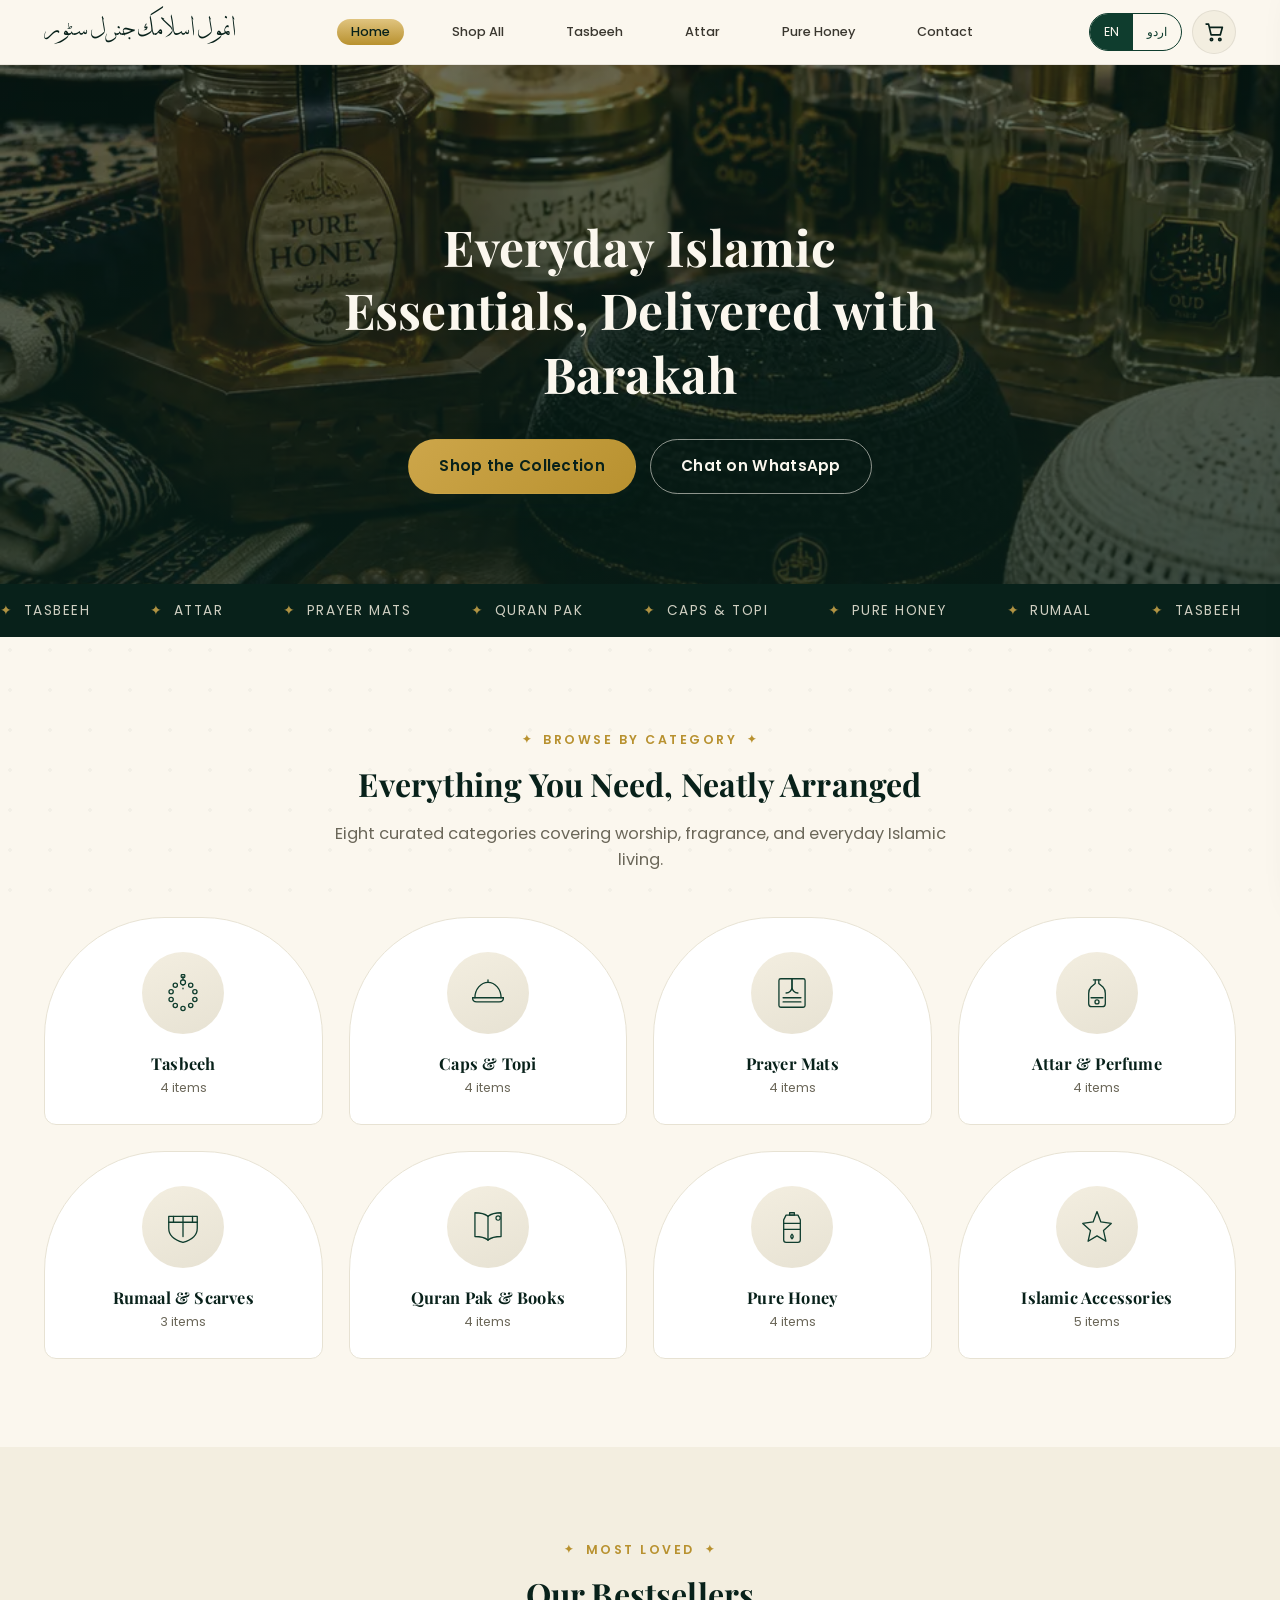
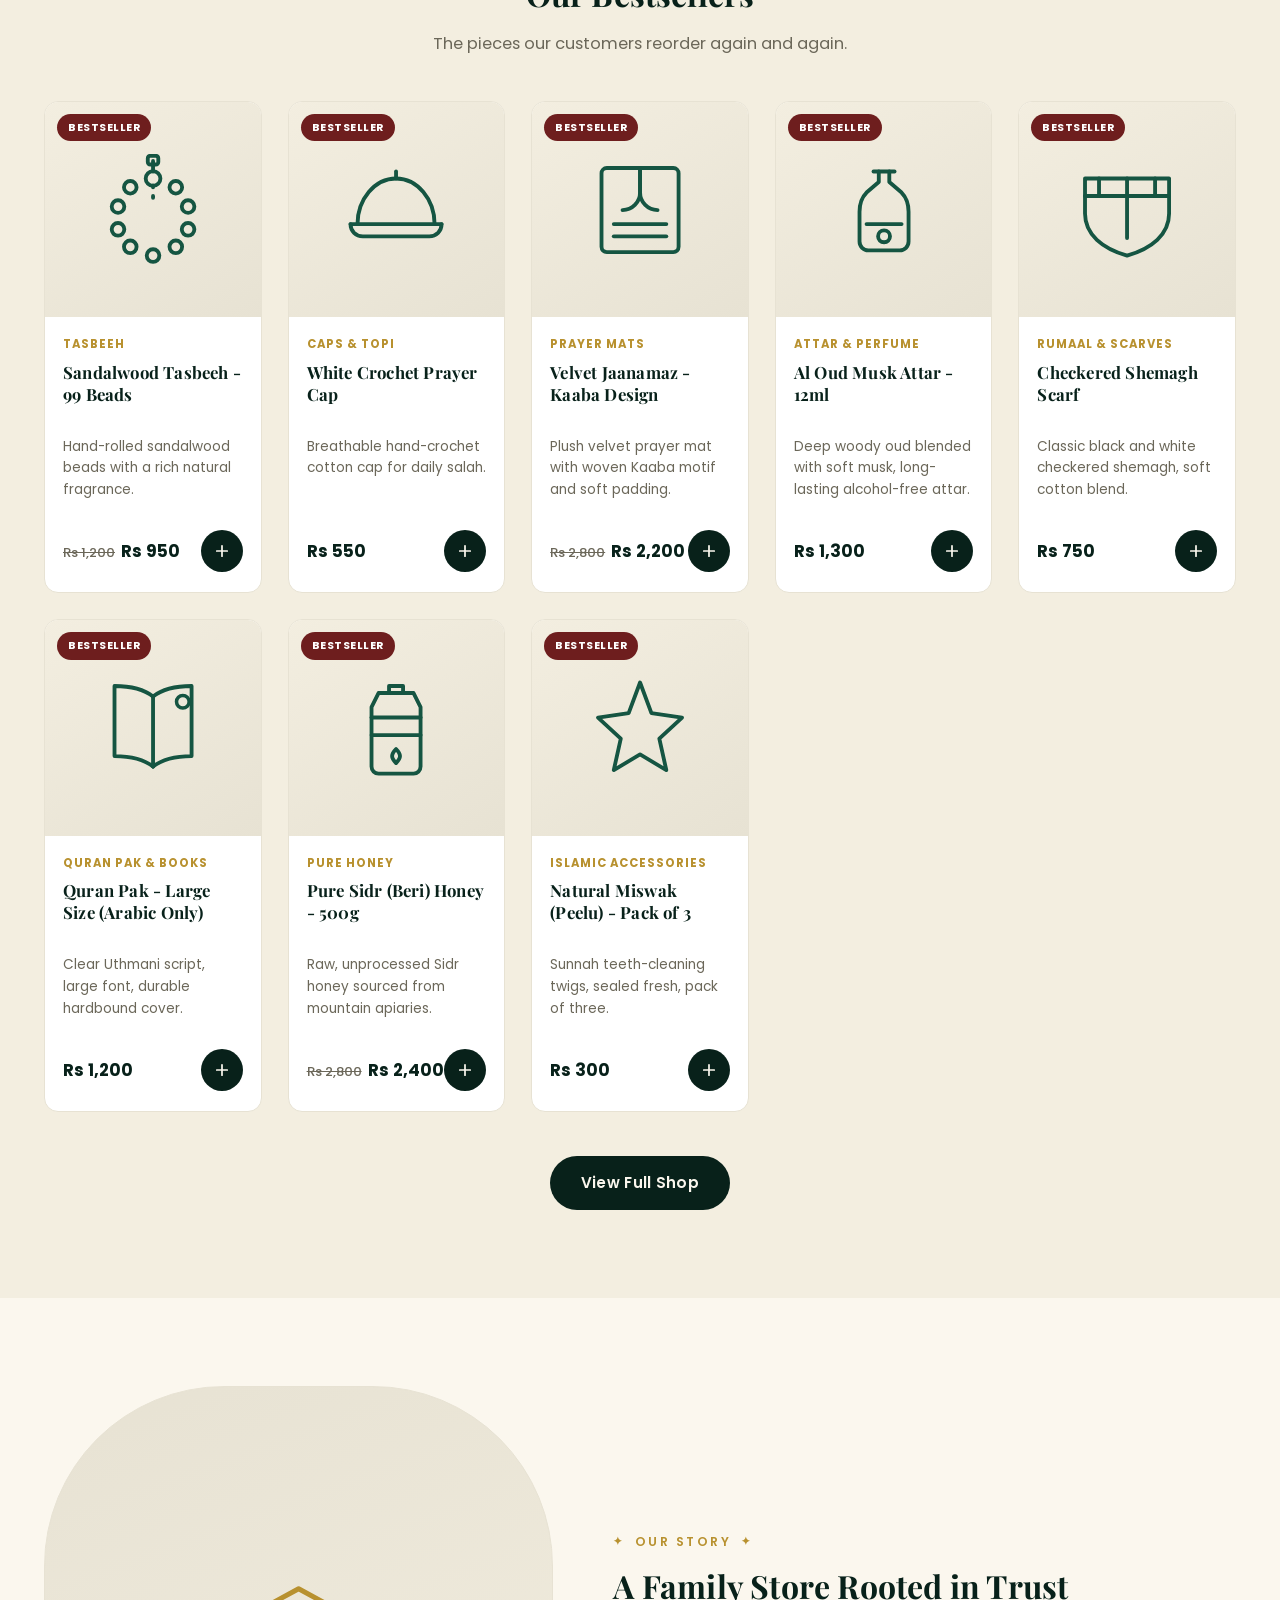
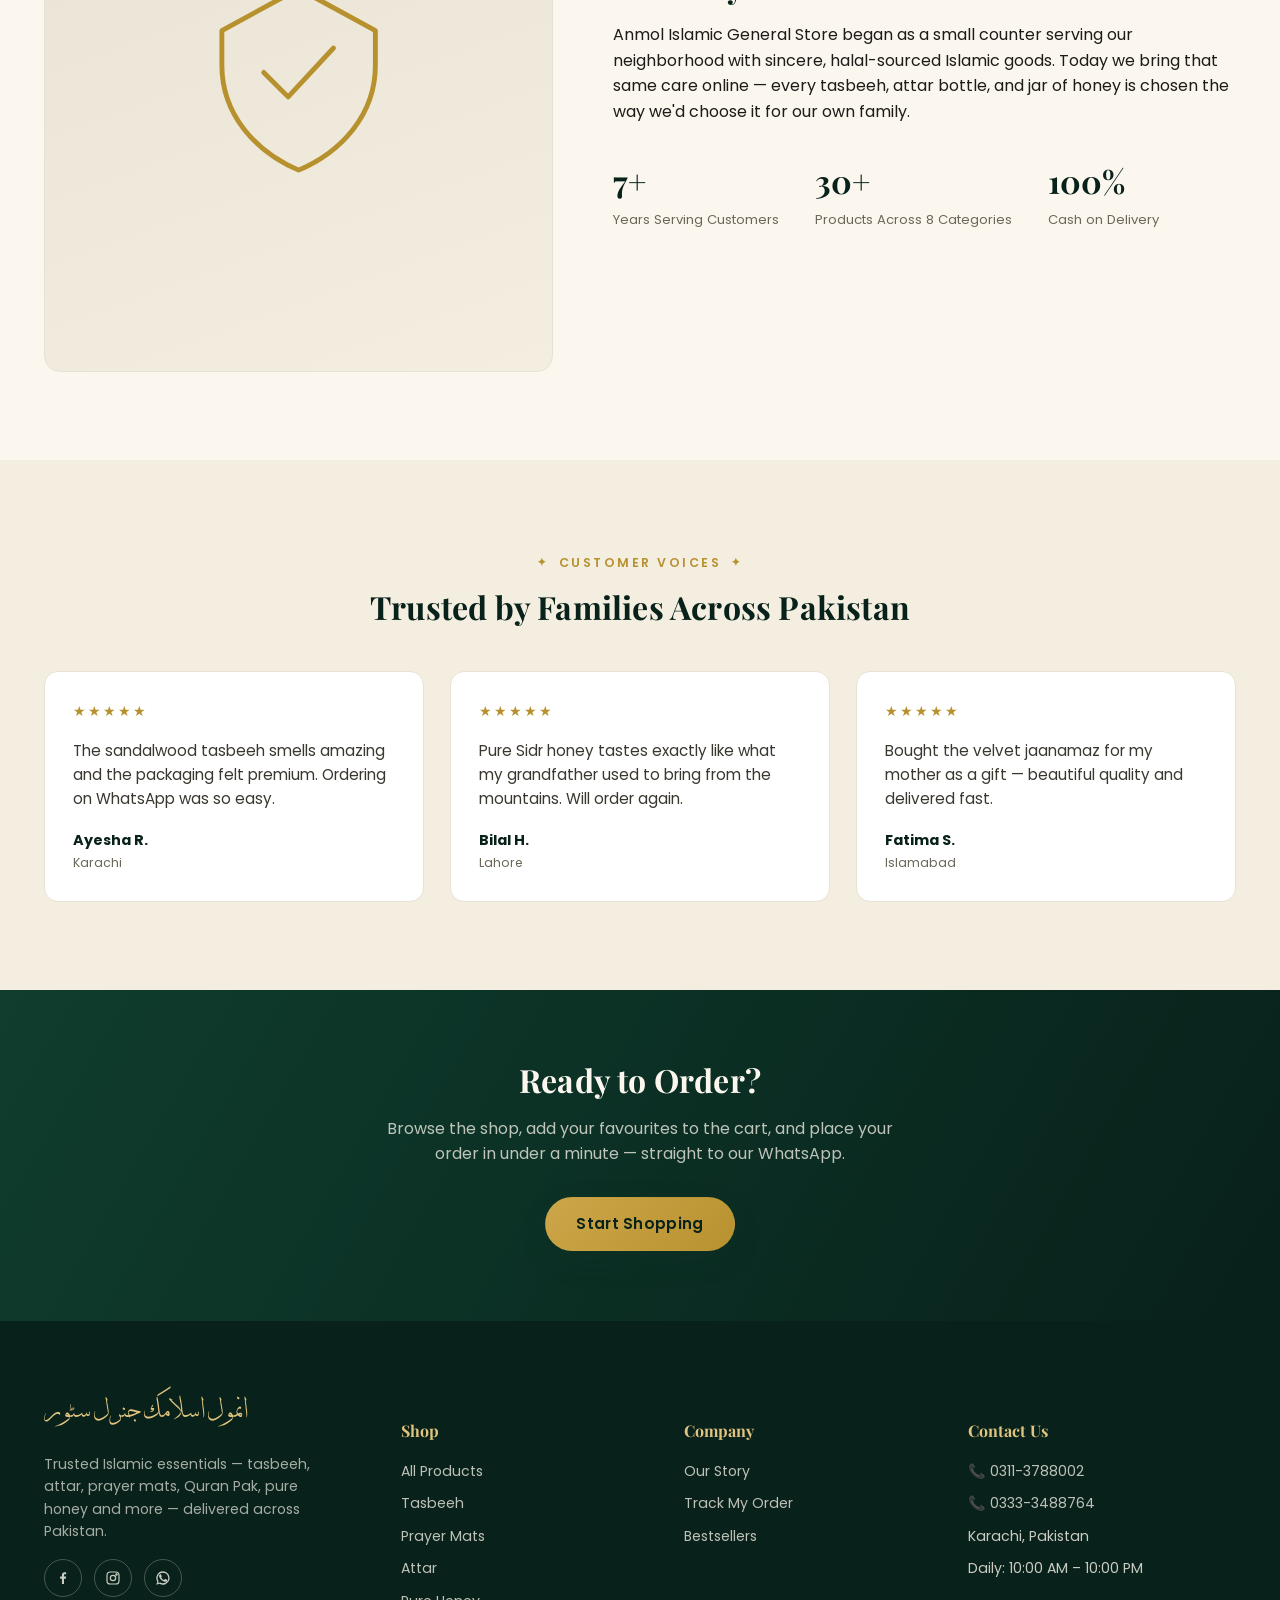
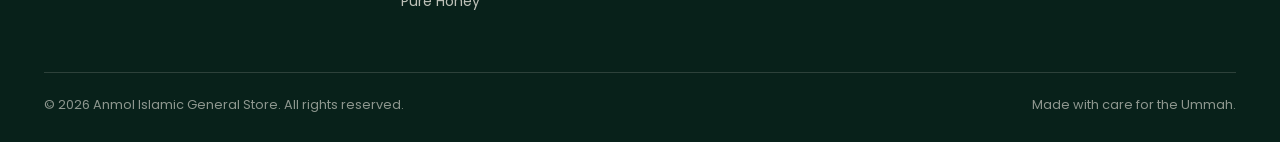
==== index.html @ d938a66b "first commit" ====
<!DOCTYPE html>
<html lang="en" dir="ltr">

<head>
  <meta charset="UTF-8">
  <meta name="viewport" content="width=device-width, initial-scale=1.0">
  <title>Anmol Islamic General Store — تسبیح، عطر، جائے نماز اور مزید</title>
  <meta name="description"
    content="Anmol Islamic General Store — Tasbeeh, prayer mats, attar, caps, Quran Pak, pure honey and more. Order online, pay cash on delivery, across Pakistan.">
  <link rel="preconnect" href="https://fonts.googleapis.com">
  <link rel="preconnect" href="https://fonts.gstatic.com" crossorigin>
  <link
    href="https://fonts.googleapis.com/css2?family=Playfair+Display:wght@600;700;800&family=Poppins:wght@300;400;500;600;700&family=Noto+Nastaliq+Urdu:wght@400;600&display=swap"
    rel="stylesheet">
  <link rel="stylesheet" href="assets/css/style.css">
</head>

<body class="lang-en">

  <!-- ============================ HEADER ============================ -->
  <header class="site-header">
    <div class="container header-inner">
      <a href="index.html" class="brand" data-no-transition>
        <span class="brand-text">
          <span class="brand-wordmark">انمول اسلامک جنرل سٹور</span>
        </span>
      </a>

      <nav class="main-nav">
        <a class="nav-link active" href="index.html" data-en="Home" data-ur="ہوم">Home</a>
        <a class="nav-link" href="shop.html" data-en="Shop All" data-ur="سب دیکھیں">Shop All</a>
        <a class="nav-link" href="shop.html?cat=tasbeeh" data-en="Tasbeeh" data-ur="تسبیح">Tasbeeh</a>
        <a class="nav-link" href="shop.html?cat=attar" data-en="Attar" data-ur="عطر">Attar</a>
        <a class="nav-link" href="shop.html?cat=honey" data-en="Pure Honey" data-ur="خالص شہد">Pure Honey</a>
         <a class="nav-link" href="index.html#contact-footer" data-en="Contact" data-ur="رابطہ">Contact</a>
      <div class="lang-switch lang-switch-mobile" aria-label="Language switch">
        <button data-lang="en">EN</button>
        <button data-lang="ur">اردو</button>
      </div>
    </nav>

      <div class="header-actions">
        <div class="lang-switch" aria-label="Language switch">
          <button data-lang="en" class="active">EN</button>
          <button data-lang="ur">اردو</button>
        </div>
        <button class="icon-btn" data-open-cart aria-label="Open cart">
          <svg viewBox="0 0 24 24" fill="none" stroke="currentColor" stroke-width="2" stroke-linecap="round"
            stroke-linejoin="round">
            <circle cx="9" cy="21" r="1.4" />
            <circle cx="19" cy="21" r="1.4" />
            <path d="M2.5 2.5h3l3 13h11l2.5-9h-15" />
          </svg>
          <span class="cart-badge">0</span>
        </button>
        <button class="icon-btn nav-toggle" aria-label="Menu">
          <svg viewBox="0 0 24 24" fill="none" stroke="currentColor" stroke-width="2" stroke-linecap="round">
            <path d="M3 6h18M3 12h18M3 18h18" />
          </svg>
        </button>
      </div>
    </div>
  </header>

  <!-- ============================ HERO ============================ -->
  <section class="hero">
    <div class="hero-media">
      <picture>
        <source media="(max-width: 760px)" srcset="assets/images/hero-section-img-mob.webp">
        <img src="assets/images/hero-section-img.webp" alt="" class="hero-bg-img">
      </picture>
      <div class="hero-overlay"></div>
    </div>
    <div class="container hero-content">
      <h1 data-en="Everyday Islamic Essentials, Delivered with Barakah" data-ur="روزمرہ اسلامی ضروریات، برکت کے ساتھ">
        Everyday Islamic Essentials, Delivered with Barakah</h1>
      <div class="hero-cta">
        <a href="shop.html" class="btn btn-gold" data-en="Shop the Collection" data-ur="ابھی خریداری کریں">Shop the
          Collection</a>
        <a href="https://wa.me/923113788002" target="_blank" class="btn btn-outline" data-no-transition
          data-en="Chat on WhatsApp" data-ur="واٹس ایپ پر بات کریں">Chat on WhatsApp</a>
      </div>
    </div>
  </section>

  <!-- ============================ TRUST MARQUEE ============================ -->
  <div class="trust-strip">
    <div class="marquee">
      <span data-en="Tasbeeh" data-ur="تسبیح">Tasbeeh</span>
      <span data-en="Attar" data-ur="عطر">Attar</span>
      <span data-en="Prayer Mats" data-ur="جائے نماز">Prayer Mats</span>
      <span data-en="Quran Pak" data-ur="قرآن پاک">Quran Pak</span>
      <span data-en="Caps &amp; Topi" data-ur="ٹوپیاں">Caps &amp; Topi</span>
      <span data-en="Pure Honey" data-ur="خالص شہد">Pure Honey</span>
      <span data-en="Rumaal" data-ur="رومال">Rumaal</span>
      <!-- duplicate for seamless loop -->
      <span data-en="Tasbeeh" data-ur="تسبیح">Tasbeeh</span>
      <span data-en="Attar" data-ur="عطر">Attar</span>
      <span data-en="Prayer Mats" data-ur="جائے نماز">Prayer Mats</span>
      <span data-en="Quran Pak" data-ur="قرآن پاک">Quran Pak</span>
      <span data-en="Caps &amp; Topi" data-ur="ٹوپیاں">Caps &amp; Topi</span>
      <span data-en="Pure Honey" data-ur="خالص شہد">Pure Honey</span>
      <span data-en="Rumaal" data-ur="رومال">Rumaal</span>
    </div>
  </div>

  <!-- ============================ CATEGORIES ============================ -->
  <section id="categories">
    <div class="container">
      <div class="section-head center reveal">
        <span class="eyebrow" data-en="Browse by Category" data-ur="اقسام کے مطابق دیکھیں">Browse by Category</span>
        <h2 data-en="Everything You Need, Neatly Arranged" data-ur="ہر ضرورت کی چیز، ترتیب سے موجود">Everything You
          Need, Neatly Arranged</h2>
        <p data-en="Eight curated categories covering worship, fragrance, and everyday Islamic living."
          data-ur="عبادت، خوشبو اور روزمرہ اسلامی زندگی پر محیط آٹھ منتخب اقسام۔">Eight curated categories covering
          worship, fragrance, and everyday Islamic living.</p>
      </div>
      <div class="cat-grid reveal-stagger" id="categoryGrid"></div>
    </div>
  </section>

  <!-- ============================ FEATURED PRODUCTS ============================ -->
  <section class="section-alt" id="featured">
    <div class="container">
      <div class="section-head center reveal">
        <span class="eyebrow" data-en="Most Loved" data-ur="سب سے پسندیدہ">Most Loved</span>
        <h2 data-en="Our Bestsellers" data-ur="ہماری بہترین فروخت ہونے والی اشیاء">Our Bestsellers</h2>
        <p data-en="The pieces our customers reorder again and again."
          data-ur="وہ مصنوعات جو ہمارے گاہک بار بار خریدتے ہیں۔">The pieces our customers reorder again and again.</p>
      </div>
      <div class="product-grid" id="featuredGrid"></div>
      <div style="text-align:center; margin-top:44px;">
        <a href="shop.html" class="btn btn-dark" data-en="View Full Shop" data-ur="مکمل دکان دیکھیں">View Full Shop</a>
      </div>
    </div>
  </section>

  <!-- ============================ ABOUT ============================ -->
  <section id="about">
    <div class="container about-grid">
      <div class="about-media reveal">
        <svg viewBox="0 0 64 64" fill="none" stroke="currentColor" stroke-width="1.4" stroke-linecap="round"
          stroke-linejoin="round">
          <path d="M32 6L54 18v10c0 14-9.6 24.7-22 30-12.4-5.3-22-16-22-30V18z" />
          <path d="M22 30l7 7 13-14" />
        </svg>
      </div>
      <div class="about-copy reveal">
        <span class="eyebrow" data-en="Our Story" data-ur="ہماری کہانی">Our Story</span>
        <h2 data-en="A Family Store Rooted in Trust" data-ur="ایک خاندانی دکان، اعتماد کی بنیاد پر">A Family Store
          Rooted in Trust</h2>
        <p data-en="Anmol Islamic General Store began as a small counter serving our neighborhood with sincere, halal-sourced Islamic goods. Today we bring that same care online — every tasbeeh, attar bottle, and jar of honey is chosen the way we'd choose it for our own family."
          data-ur="انمول اسلامک جنرل سٹور کا آغاز ایک چھوٹے سے کاؤنٹر سے ہوا جو ہمارے محلے کو مخلصانہ اور حلال اسلامی سامان فراہم کرتا تھا۔ آج ہم وہی خیال آن لائن لے کر آئے ہیں — ہر تسبیح، عطر کی بوتل اور شہد کا جار اس طرح منتخب کیا جاتا ہے جیسے ہم اپنے خاندان کے لیے چنتے ہیں۔">
          Anmol Islamic General Store began as a small counter serving our neighborhood with sincere, halal-sourced
          Islamic goods. Today we bring that same care online — every tasbeeh, attar bottle, and jar of honey is chosen
          the way we'd choose it for our own family.</p>
        <div class="about-stats">
          <div><strong>7+</strong><span data-en="Years Serving Customers" data-ur="سالوں سے گاہکوں کی خدمت">Years
              Serving Customers</span></div>
          <div><strong>30+</strong><span data-en="Products Across 8 Categories"
              data-ur="8 اقسام میں 30+ مصنوعات">Products Across 8 Categories</span></div>
          <div><strong>100%</strong><span data-en="Cash on Delivery" data-ur="کیش آن ڈلیوری">Cash on Delivery</span>
          </div>
        </div>
      </div>
    </div>
  </section>

  <!-- ============================ TESTIMONIALS ============================ -->
  <section class="section-alt" id="testimonials">
    <div class="container">
      <div class="section-head center reveal">
        <span class="eyebrow" data-en="Customer Voices" data-ur="گاہکوں کی رائے">Customer Voices</span>
        <h2 data-en="Trusted by Families Across Pakistan" data-ur="پاکستان بھر کے خاندانوں کا اعتماد">Trusted by
          Families Across Pakistan</h2>
      </div>
      <div class="testi-grid reveal-stagger">
        <div class="testi-card">
          <div class="testi-stars">★★★★★</div>
          <p class="testi-quote"
            data-en="The sandalwood tasbeeh smells amazing and the packaging felt premium. Ordering on WhatsApp was so easy."
            data-ur="صندل کی تسبیح کی خوشبو بہت اچھی ہے اور پیکنگ بھی شاندار تھی۔ واٹس ایپ پر آرڈر کرنا بہت آسان تھا۔">
            The sandalwood tasbeeh smells amazing and the packaging felt premium. Ordering on WhatsApp was so easy.</p>
          <div class="testi-name">Ayesha R.</div>
          <div class="testi-loc" data-en="Karachi" data-ur="کراچی">Karachi</div>
        </div>
        <div class="testi-card">
          <div class="testi-stars">★★★★★</div>
          <p class="testi-quote"
            data-en="Pure Sidr honey tastes exactly like what my grandfather used to bring from the mountains. Will order again."
            data-ur="خالص بیری شہد کا ذائقہ بالکل ویسا ہی ہے جیسا میرے دادا پہاڑوں سے لاتے تھے۔ دوبارہ ضرور آرڈر کروں گا۔">
            Pure Sidr honey tastes exactly like what my grandfather used to bring from the mountains. Will order again.
          </p>
          <div class="testi-name">Bilal H.</div>
          <div class="testi-loc" data-en="Lahore" data-ur="لاہور">Lahore</div>
        </div>
        <div class="testi-card">
          <div class="testi-stars">★★★★★</div>
          <p class="testi-quote"
            data-en="Bought the velvet jaanamaz for my mother as a gift — beautiful quality and delivered fast."
            data-ur="اپنی والدہ کے لیے تحفے میں مخملی جائے نماز خریدی — معیار بہت اچھا تھا اور جلدی پہنچ گئی۔">Bought
            the velvet jaanamaz for my mother as a gift — beautiful quality and delivered fast.</p>
          <div class="testi-name">Fatima S.</div>
          <div class="testi-loc" data-en="Islamabad" data-ur="اسلام آباد">Islamabad</div>
        </div>
      </div>
    </div>
  </section>

  <!-- ============================ CTA BAND ============================ -->
  <section class="cta-band">
    <div class="container reveal">
      <h2 data-en="Ready to Order?" data-ur="آرڈر کرنے کے لیے تیار ہیں؟">Ready to Order?</h2>
      <p data-en="Browse the shop, add your favourites to the cart, and place your order in under a minute — straight to our WhatsApp."
        data-ur="دکان دیکھیں، اپنی پسندیدہ اشیاء ٹوکری میں شامل کریں اور ایک منٹ سے کم وقت میں اپنا آرڈر براہ راست ہمارے واٹس ایپ پر بھیجیں۔">
        Browse the shop, add your favourites to the cart, and place your order in under a minute — straight to our
        WhatsApp.</p>
      <a href="shop.html" class="btn btn-gold" data-en="Start Shopping" data-ur="خریداری شروع کریں">Start Shopping</a>
    </div>
  </section>

  <!-- ============================ FOOTER ============================ -->
  <footer class="site-footer" id="contact-footer">
    <div class="container">
      <div class="footer-grid">
        <div class="footer-brand">
          <!-- REPLACE with -->
          <span class="brand-wordmark footer-wordmark">انمول اسلامک جنرل سٹور</span>
          <p data-en="Trusted Islamic essentials — tasbeeh, attar, prayer mats, Quran Pak, pure honey and more — delivered across Pakistan."
            data-ur="معتبر اسلامی ضروریات — تسبیح، عطر، جائے نماز، قرآن پاک، خالص شہد اور مزید — پورے پاکستان میں ترسیل۔">
            Trusted Islamic essentials — tasbeeh, attar, prayer mats, Quran Pak, pure honey and more — delivered across
            Pakistan.</p>
          <div class="footer-social">
            <a href="#" aria-label="Facebook"><svg viewBox="0 0 24 24" fill="currentColor">
                <path
                  d="M13.5 21v-8h2.7l.4-3.1h-3.1V7.9c0-.9.25-1.5 1.55-1.5H16.7V3.6c-.28-.04-1.24-.12-2.36-.12-2.34 0-3.94 1.43-3.94 4.05v2.35H7.7V13h2.7v8h3.1z" />
              </svg></a>
            <a href="#" aria-label="Instagram"><svg viewBox="0 0 24 24" fill="none" stroke="currentColor"
                stroke-width="1.8">
                <rect x="3" y="3" width="18" height="18" rx="5" />
                <circle cx="12" cy="12" r="4" />
                <circle cx="17.2" cy="6.8" r="1" />
              </svg></a>
            <a href="https://wa.me/923113788002" target="_blank" aria-label="WhatsApp"><svg viewBox="0 0 24 24"
                fill="currentColor">
                <path
                  d="M17.5 14.4c-.3-.15-1.7-.85-2-.95-.27-.1-.46-.15-.66.15-.2.3-.76.95-.93 1.14-.17.2-.34.22-.63.07-.3-.15-1.24-.46-2.36-1.46-.87-.78-1.46-1.74-1.63-2.03-.17-.3-.02-.46.13-.6.13-.13.3-.34.44-.5.15-.17.2-.3.3-.5.1-.2.05-.37-.02-.52-.08-.15-.66-1.6-.9-2.18-.24-.58-.48-.5-.66-.5h-.56c-.2 0-.52.07-.79.37-.27.3-1.04 1.02-1.04 2.48s1.07 2.88 1.22 3.08c.15.2 2.1 3.2 5.08 4.5.71.3 1.26.49 1.7.63.71.22 1.36.19 1.87.12.57-.09 1.7-.7 1.94-1.37.24-.68.24-1.26.17-1.37-.07-.12-.27-.2-.57-.35z" />
                <path
                  d="M12 2a10 10 0 0 0-8.6 15.1L2 22l4.9-1.3A10 10 0 1 0 12 2zm0 18a8 8 0 0 1-4.1-1.1l-.3-.18-3 .8.8-2.9-.2-.3A8 8 0 1 1 12 20z" />
              </svg></a>
          </div>
        </div>
        <div class="footer-col">
          <h5 data-en="Shop" data-ur="دکان">Shop</h5>
          <ul>
            <li><a href="shop.html" data-en="All Products" data-ur="تمام مصنوعات">All Products</a></li>
            <li><a href="shop.html?cat=tasbeeh" data-en="Tasbeeh" data-ur="تسبیح">Tasbeeh</a></li>
            <li><a href="shop.html?cat=mats" data-en="Prayer Mats" data-ur="جائے نماز">Prayer Mats</a></li>
            <li><a href="shop.html?cat=attar" data-en="Attar" data-ur="عطر">Attar</a></li>
            <li><a href="shop.html?cat=honey" data-en="Pure Honey" data-ur="خالص شہد">Pure Honey</a></li>
          </ul>
        </div>
        <div class="footer-col">
          <h5 data-en="Company" data-ur="ادارہ">Company</h5>
          <ul>
            <li><a href="index.html#about" data-en="Our Story" data-ur="ہماری کہانی">Our Story</a></li>
            <li><a href="checkout.html" data-en="Track My Order" data-ur="اپنا آرڈر دیکھیں">Track My Order</a></li>
            <li><a href="shop.html" data-en="Bestsellers" data-ur="بہترین فروخت">Bestsellers</a></li>
          </ul>
        </div>
        <div class="footer-col">
          <h5 data-en="Contact Us" data-ur="ہم سے رابطہ کریں">Contact Us</h5>
          <ul>
            <li><a href="https://wa.me/923113788002" target="_blank" class="digits">📞 0311-3788002</a></li>
            <li><a href="https://wa.me/923333488764" target="_blank" class="digits">📞 0333-3488764</a></li>
            <li><span data-en="Karachi, Pakistan" data-ur="کراچی، پاکستان">Karachi, Pakistan</span></li>
            <li><span data-en="Daily: 10:00 AM – 10:00 PM" data-ur="روزانہ: 10:00 صبح – 10:00 رات">Daily: 10:00 AM –
                10:00 PM</span></li>
          </ul>
        </div>
      </div>
      <div class="footer-bottom">
        <span>&copy; 2026 Anmol Islamic General Store. <span data-en="All rights reserved."
            data-ur="جملہ حقوق محفوظ ہیں۔">All rights reserved.</span></span>
        <span data-en="Made with care for the Ummah." data-ur="امت کے لیے خلوصِ دل سے تیار کیا گیا۔">Made with care for
          the Ummah.</span>
      </div>
    </div>
  </footer>

  <!-- ============================ CART DRAWER ============================ -->
  <div class="cart-overlay" id="cartOverlay"></div>
  <aside class="cart-drawer" id="cartDrawer">
    <div class="cart-head">
      <h3 data-en="Your Cart" data-ur="آپ کی ٹوکری">Your Cart</h3>
      <button class="cart-close" id="cartCloseBtn" aria-label="Close cart">
        <svg viewBox="0 0 24 24" fill="none" stroke="currentColor" stroke-width="2" stroke-linecap="round">
          <path d="M6 6l12 12M18 6L6 18" />
        </svg>
      </button>
    </div>
    <div class="cart-items" id="cartItems"></div>
    <div class="cart-foot">
      <div class="cart-subtotal-row">
        <span data-en="Subtotal" data-ur="ذیلی مجموعہ">Subtotal</span>
        <strong id="cartSubtotal">Rs 0</strong>
      </div>
      <a href="checkout.html" class="btn btn-gold btn-block" id="cartCheckoutBtn" data-en="Proceed to Checkout"
        data-ur="چیک آؤٹ کی طرف بڑھیں">Proceed to Checkout</a>
    </div>
  </aside>

  <script src="assets/js/icons.js"></script>
  <script src="assets/js/products.js"></script>
  <script src="assets/js/main.js"></script>
  <script src="assets/js/cart.js"></script>
  <script src="assets/js/home.js"></script>
</body>

</html>
---- assets/css/style.css ----
/* =========================================================================
   ANMOL ISLAMIC GENERAL STORE — MASTER STYLESHEET
   Design language: "Lantern & Ledger" — deep bottle-green + antique gold on
   warm ivory, arch (mihrab) motif as the signature shape throughout.
   ========================================================================= */

/* ---------- Fonts ---------- */
@font-face {
  font-family: 'Jameel Noori Nastaleeq';
  src: url('../fonts/JameelNooriNastaleeq.ttf') format('truetype');
  font-weight: normal;
  font-style: normal;
  font-display: swap;
}

@font-face {
  font-family: 'DecoType Thuluth';
  src: url('../fonts/DecoTypeThuluth.ttf') format('truetype');
  font-weight: normal;
  font-style: normal;
  font-display: swap;
}

/* ---------- Tokens ---------- */
:root{
  --green-950:#08211a;
  --green-900:#0f3d2e;
  --green-800:#155542;
  --green-700:#1c6a52;
  --gold-500:#b8912f;
  --gold-400:#cda64a;
  --gold-300:#e0c47f;
  --maroon-700:#6e1e1e;
  --ivory-100:#fbf7ee;
  --ivory-200:#f3eee0;
  --ivory-300:#eae2cd;
  --sage-200:#e7e2d3;
  --ink-900:#1c1b18;
  --ink-700:#3a372f;
  --ink-500:#6b6759;
  --white:#ffffff;

  --font-display:'Playfair Display', 'Noto Nastaliq Urdu', serif;
  --font-body:'Poppins', 'Arial', sans-serif;
  --font-urdu:'Jameel Noori Nastaleeq', 'Noto Nastaliq Urdu', serif;

  --radius-arch: 120px 120px 12px 12px;
  --radius-md: 14px;
  --radius-sm: 8px;
  --shadow-soft: 0 10px 30px rgba(15,61,46,0.10);
  --shadow-lift: 0 18px 40px rgba(15,61,46,0.18);
  --ease: cubic-bezier(.22,.61,.36,1);
  --header-h: 54px;
}

*,*::before,*::after{ box-sizing:border-box; max-width:100%; }
.hidden{ display:none !important; }
html, body{  width:100%; }
html{ scroll-behavior:smooth; }

@media (prefers-reduced-motion: reduce){
  html{ scroll-behavior:auto; }
  *,*::before,*::after{ animation-duration:0.001ms !important; animation-iteration-count:1 !important; transition-duration:0.001ms !important; scroll-behavior:auto !important; }
}

body{
  margin:0;
  background:var(--ivory-100);
  color:var(--ink-900);
  font-family:var(--font-body);
  font-size:16px;
  line-height:1.6;
  -webkit-font-smoothing:antialiased;
  overflow-x:hidden;
}

/* Background texture: faint repeating arch/star lattice */
body::before{
  content:"";
  position:fixed; inset:0;
  pointer-events:none;
  z-index:0;
  opacity:0.035;
  background-image:
    radial-gradient(circle at 10px 10px, var(--green-900) 1.6px, transparent 1.7px);
  background-size:40px 40px;
}

h1,h2,h3,h4{
  font-family:var(--font-display);
  color:var(--green-950);
  margin:0 0 .5em;
  font-weight:700;
  letter-spacing:.2px;
}
h1{ font-size:clamp(1.5rem, 5.5vw, 2.6rem); line-height:1.22; }
h2{ font-size:clamp(1.3rem, 4.2vw, 2rem); line-height:1.26; }
h3{ font-size:clamp(1.05rem, 3vw, 1.3rem); line-height:1.32; }
h4{ font-size:clamp(.95rem, 2.4vw, 1.05rem); line-height:1.35; }
a{ color:inherit; text-decoration:none; }
img{ max-width:100%; display:block; }
button{
  font-family:inherit;
  cursor:pointer;
  color:inherit;
  background:none;
  border:none;
  padding:0;
  margin:0;
  appearance:none;
  -webkit-appearance:none;
  -moz-appearance:none;
  border-radius:0;
  font-size:inherit;
  line-height:inherit;
}
button:focus{ outline:none; }
input:not([type="range"]):not([type="checkbox"]):not([type="radio"]), textarea, select{
  appearance:none;
  -webkit-appearance:none;
  -moz-appearance:none;
}
ul{ list-style:none; margin:0; padding:0; }

::selection{ background:var(--gold-300); color:var(--green-950); }

a, button, input, textarea, select{
  transition:outline-color .2s ease, outline-offset .2s ease, box-shadow .2s ease;
  outline:2px solid transparent;
  outline-offset:0px;
}
a:focus-visible, button:focus-visible, input:focus-visible, textarea:focus-visible, select:focus-visible{
  outline-color:var(--gold-500);
}

.container{
  width:100%;
  max-width:1240px;
  margin:0 auto;
  padding:0 24px;
}

/* ---------- RTL / URDU MODE ---------- */
body.lang-ur{
  direction:rtl;
}
/* REPLACE with (excludes the wordmark from the blanket rule) */
body.lang-ur, body.lang-ur h1, body.lang-ur h2, body.lang-ur h3, body.lang-ur h4,
body.lang-ur .price, body.lang-ur .btn, body.lang-ur .nav-link, body.lang-ur p,
body.lang-ur span:not(.brand-wordmark), body.lang-ur label, body.lang-ur input,
body.lang-ur textarea, body.lang-ur select, body.lang-ur li, body.lang-ur a{
  font-family:var(--font-urdu);
}
body.lang-ur{ letter-spacing:0; }
body.lang-ur .eyebrow{ letter-spacing:0; }
/* keep numerals / prices readable left-to-right even in rtl mode */
body.lang-ur .price, body.lang-ur .phone-number, body.lang-ur .digits{
  direction:ltr; unicode-bidi:isolate;
}
[data-en][data-ur]{ }
body.lang-en [data-ur-only]{ display:none !important; }
body.lang-ur [data-en-only]{ display:none !important; }

/* ---------- Page load / route transition overlay ----------
   Two independent veils:
   - .veil-enter: sits on top of a page that just loaded, fully covering it,
     then shrinks away (top -> bottom) to reveal the page.
   - .veil-leave: starts hidden, grows to cover the viewport (bottom -> top)
     right before we navigate to the next page.
   Both use plain CSS transitions (not keyframes) driven from JS so we can
   reliably force a reflow between the "start" and "end" states. */
.route-veil{
  position:fixed; inset:0; z-index:9999;
  background:var(--green-950);
  pointer-events:none;
  will-change:transform;
}
.veil-enter{
  transform-origin:top;
  transform:scaleY(1);
  transition:transform .55s var(--ease);
}
.veil-enter.veil-run{ transform:scaleY(0); }

.veil-leave{
  transform-origin:bottom;
  transform:scaleY(0);
  transition:transform .5s var(--ease);
}
.veil-leave.veil-run{ transform:scaleY(1); }

.reveal{ opacity:0; transform:translateY(28px); transition:opacity .7s var(--ease), transform .7s var(--ease); }
.reveal.is-visible{ opacity:1; transform:translateY(0); }
.reveal-stagger > *{ opacity:0; transform:translateY(24px); transition:opacity .6s var(--ease), transform .6s var(--ease); }
.reveal-stagger.is-visible > *{ opacity:1; transform:translateY(0); }
.reveal-stagger.is-visible > *:nth-child(1){ transition-delay:.03s; }
.reveal-stagger.is-visible > *:nth-child(2){ transition-delay:.10s; }
.reveal-stagger.is-visible > *:nth-child(3){ transition-delay:.17s; }
.reveal-stagger.is-visible > *:nth-child(4){ transition-delay:.24s; }
.reveal-stagger.is-visible > *:nth-child(5){ transition-delay:.31s; }
.reveal-stagger.is-visible > *:nth-child(6){ transition-delay:.38s; }
.reveal-stagger.is-visible > *:nth-child(7){ transition-delay:.45s; }
.reveal-stagger.is-visible > *:nth-child(8){ transition-delay:.52s; }

/* ---------- Buttons ---------- */
.btn{
  display:inline-flex; align-items:center; justify-content:center; gap:10px;
  padding:14px 30px;
  border-radius:999px;
  border:1px solid transparent;
  font-weight:600;
  font-size:.95rem;
  letter-spacing:.3px;
  transition:transform .35s var(--ease), box-shadow .35s var(--ease), background .3s var(--ease), color .3s var(--ease);
  white-space:nowrap;
}
.btn-gold{
  background:linear-gradient(135deg, var(--gold-400), var(--gold-500));
  color:var(--green-950);
  box-shadow:var(--shadow-soft);
}
.btn-gold:hover{ transform:translateY(-2px); box-shadow:var(--shadow-lift); }
.btn-outline{
  background:transparent;
  border-color:rgba(251,247,238,.55);
  color:var(--ivory-100);
}
.btn-outline:hover{ background:rgba(251,247,238,.12); transform:translateY(-2px); }
.btn-dark{
  background:var(--green-950); color:var(--ivory-100);
}
.btn-dark:hover{ background:var(--green-800); transform:translateY(-2px); }
.btn-whatsapp{
  background:#25D366; color:#04310f;
}
.btn-whatsapp:hover{ transform:translateY(-2px); box-shadow:var(--shadow-lift); }
.btn-block{ width:100%; }
.btn-sm{ padding:9px 18px; font-size:.82rem; }
.btn[disabled]{ opacity:.55; cursor:not-allowed; transform:none !important; }

/* ---------- Eyebrow / section heading ---------- */
.eyebrow{
  display:inline-flex; align-items:center; gap:10px;
  color:var(--gold-500); font-weight:600; font-size:.78rem;
  letter-spacing:2.5px; text-transform:uppercase; margin-bottom:14px;
}
.eyebrow::before, .eyebrow::after{ content:"✦"; font-size:.7rem; }
.section-head{ max-width:640px; margin-bottom:44px; }
.section-head.center{ margin-left:auto; margin-right:auto; text-align:center; }
.section-head p{ color:var(--ink-500); font-size:1.02rem; }

section{ position:relative; z-index:1; padding:88px 0; }
.section-alt{ background:var(--ivory-200); }

/* =========================================================================
   HEADER / NAV
   ========================================================================= */
.site-header{
  position:sticky; top:0; z-index:500;
  min-height:var(--header-h);
  display:flex; align-items:center;
  background:rgba(251,247,238,.92);
  backdrop-filter:blur(14px);
  border-bottom:1px solid rgba(28,27,24,.08);
  transition:box-shadow .3s ease;
  padding:10px 0;
}
.site-header.scrolled{ box-shadow:0 8px 24px rgba(15,61,46,.08); }
.header-inner{ display:flex; align-items:center; justify-content:space-between; width:100%; gap:14px; flex-wrap:nowrap; }

.brand{ display:flex; align-items:center; gap:10px; min-width:0; flex:none; }
.brand-text{ display:flex; flex-direction:column; justify-content:center; line-height:1.3; max-width:220px; }
.brand-wordmark{
  font-family:'DecoType Thuluth', serif !important;
  font-size:clamp(1.1rem, 4vw, 1.6rem);
  color:var(--green-950);
  direction:rtl;
  white-space:normal;
}
body.lang-ur .brand-wordmark,
body.lang-en .brand-wordmark{
  font-family:'DecoType Thuluth', serif !important;
}
.footer-wordmark{
  display:inline-block;
  font-size:clamp(1.3rem, 3vw, 1.7rem);
  color:var(--gold-300);
  margin-bottom:4px;
}

.main-nav{ display:flex; align-items:center; gap:34px; }
.nav-link{
  position:relative; font-weight:500; font-size:.8rem; color:var(--ink-700);
  padding:3px 14px;
  border-radius:999px;
  overflow:hidden;
  z-index:0;
  transition:color .35s ease;
}
.nav-link::before{
  content:"";
  position:absolute; left:0; right:0; bottom:0; top:100%;
  background:linear-gradient(180deg, var(--gold-300), var(--gold-500));
  z-index:-1;
  transition:top .45s var(--ease);
}
.nav-link:hover::before, .nav-link.active::before{ top:0; }
.nav-link:hover, .nav-link.active{ color:var(--green-950); }

.header-actions{ display:flex; align-items:center; gap:10px; }

.lang-switch{
  display:flex; border:1px solid var(--green-900); border-radius:999px; overflow:hidden;
  font-size:.78rem; font-weight:700;
}
.lang-switch button{
  background:transparent; border:none; padding:8px 14px; color:var(--green-900);
  transition:background .25s ease, color .25s ease;
}
.lang-switch button.active{ background:var(--green-900); color:var(--ivory-100); }

/* ADD */
.lang-switch-mobile{ display:none; }

@media (max-width: 500px){
  .header-actions .lang-switch:not(.lang-switch-mobile){ display:none; }
  .lang-switch-mobile{
    display:flex;
    margin-top:14px;
    width:fit-content;
  }
}

.icon-btn{
  position:relative; width:44px; height:44px; border-radius:50%;
  display:flex; align-items:center; justify-content:center;
  background:var(--ivory-200); border:1px solid rgba(28,27,24,.08);
  color:var(--green-950); transition:background .25s ease, transform .25s ease;
}
.icon-btn:hover{ background:var(--sage-200); transform:translateY(-2px); }
.icon-btn svg{ width:20px; height:20px; }
.cart-badge{
  position:absolute; top:-4px; right:-4px;
  min-width:19px; height:19px; padding:0 4px; border-radius:999px;
  background:var(--maroon-700); color:#fff; font-size:.65rem; font-weight:700;
  display:flex; align-items:center; justify-content:center;
  transform:scale(0); transition:transform .3s var(--ease);
}
.cart-badge.show{ transform:scale(1); }
.cart-badge.bump{ animation:bump .4s var(--ease); }
@keyframes bump{ 0%{transform:scale(1);} 40%{transform:scale(1.4);} 100%{transform:scale(1);} }

.nav-toggle{ display:none; }

/* =========================================================================
   HERO (index)
   ========================================================================= */

.hero{
  position:relative;
  display:flex;
  align-items:center;
  justify-content:center;
  color:var(--ivory-100);
  overflow:hidden;
  padding:min(18vh,150px) 20px min(12vh,90px);
}
.hero-media{ position:absolute; inset:0; z-index:0; overflow:hidden; }
.hero-bg-img{
  width:100%; height:100%; max-width:none;
  object-fit:cover; object-position:center;
  display:block;
}
.hero-overlay{
  position:absolute; inset:0;
  background:linear-gradient(180deg, rgba(8,33,26,.6) 0%, rgba(8,33,26,.78) 100%);
}
.hero-content{
  position:relative; z-index:1;
  max-width:680px;
  width:100%;
  text-align:center;
  margin:0 auto;
}
.hero-content h1{
  color:var(--ivory-100);
  font-size:clamp(1.6rem, 6.5vw, 3.1rem);
  line-height:1.28;
  margin-bottom:clamp(20px, 5vw, 34px);
  word-break:break-word;
}
.hero-cta{ display:flex; gap:14px; flex-wrap:wrap; justify-content:center; }
.hero-cta .btn{ font-size:clamp(.82rem, 3.2vw, .95rem); padding:clamp(11px,3vw,14px) clamp(20px,5vw,30px); }

/* =========================================================================
   MARQUEE / TRUST STRIP
   ========================================================================= */
.trust-strip{ background:var(--green-950); color:var(--ivory-200); padding:16px 0; overflow:hidden; }
.marquee{ display:flex; gap:60px; white-space:nowrap; animation:marquee 26s linear infinite; width:max-content; }
.marquee span{ font-size:.85rem; letter-spacing:1.5px; text-transform:uppercase; opacity:.85; display:flex; align-items:center; gap:10px; }
.marquee span::before{ content:"✦"; color:var(--gold-400); }
@keyframes marquee{ from{ transform:translateX(0);} to{ transform:translateX(-50%);} }

/* =========================================================================
   CATEGORY ARCH CARDS
   ========================================================================= */
.cat-grid{
  display:grid; grid-template-columns:repeat(4,1fr); gap:26px;
}
.cat-card{
  background:var(--white);
  border:1px solid var(--sage-200);
  border-radius:var(--radius-arch);
  padding:34px 20px 26px;
  text-align:center;
  transition:transform .4s var(--ease), box-shadow .4s var(--ease), border-color .4s var(--ease);
}
.cat-card:hover{ box-shadow:var(--shadow-lift); border-color:var(--gold-300); }
.cat-card .cat-icon-wrap{
  position:relative;
  width:82px; height:82px; margin:0 auto 18px;
  border-radius:50%;
  background:linear-gradient(160deg, var(--ivory-200), var(--sage-200));
  display:flex; align-items:center; justify-content:center;
  overflow:hidden;
  z-index:0;
}
.cat-card .cat-icon-wrap::before{
  content:"";
  position:absolute; inset:0;
  border-radius:50%;
  background:linear-gradient(160deg, var(--gold-300), var(--gold-500));
  opacity:0;
  transition:opacity .4s ease;
  z-index:0;
}
.cat-card:hover .cat-icon-wrap::before{ opacity:1; }
.cat-card .cat-icon-wrap svg{ position:relative; z-index:1; }
.cat-card svg{ width:38px; height:38px; color:var(--green-900); }
.cat-card h4{ font-size:1.02rem; margin-bottom:4px; }
.cat-card .cat-count{ font-size:.78rem; color:var(--ink-500); }

/* =========================================================================
   PRODUCT CARDS + GRID
   ========================================================================= */
.product-grid{ display:grid; grid-template-columns: repeat(auto-fit, minmax(200px, 1fr)); gap:26px; }

.product-card{
  position:relative;
  background:var(--white);
  border:1px solid var(--sage-200);
  border-radius:var(--radius-md);
  overflow:hidden;
  display:flex; flex-direction:column;
  transition:transform .4s var(--ease), box-shadow .4s var(--ease);
}
.product-card:hover{ transform:translateY(-6px); box-shadow:var(--shadow-lift); }

.product-media{
  position:relative;
  aspect-ratio:1/1;
  background:linear-gradient(150deg, var(--ivory-200), var(--sage-200));
  display:flex; align-items:center; justify-content:center;
  overflow:hidden;
}
.product-media svg{ width:52%; height:52%; color:var(--green-800); transition:transform .5s var(--ease); }
.product-card:hover .product-media svg{ transform:scale(1.08) rotate(-2deg); }
.product-badge{
  position:absolute; top:12px; left:12px; z-index:2;
  font-size:.68rem; font-weight:700; letter-spacing:.5px; text-transform:uppercase;
  padding:5px 11px; border-radius:999px; color:#fff;
}
body.lang-ur .product-badge{ left:auto; right:12px; }
.badge-bestseller{ background:var(--maroon-700); }
.badge-new{ background:var(--green-800); }
.badge-premium{ background:linear-gradient(135deg, var(--gold-400), var(--gold-500)); color:var(--green-950); }
.badge-sale{ background:#b23b3b; }

.quick-add{
  position:absolute; bottom:-52px; left:12px; right:12px; z-index:2;
  transition:bottom .35s var(--ease);
}
.product-card:hover .quick-add{ bottom:12px; }

.product-body{ padding:18px 18px 20px; display:flex; flex-direction:column; flex:1; gap:8px; }
.product-cat-tag{ font-size:.72rem; color:var(--gold-500); font-weight:700; letter-spacing:1px; text-transform:uppercase; }
.product-title{ font-family:var(--font-display); font-size:1.05rem; color:var(--green-950); line-height:1.3; min-height:2.6em; }
.product-desc{ font-size:.85rem; color:var(--ink-500); flex:1; }
.product-foot{ display:flex; align-items:center; justify-content:space-between; margin-top:8px; }
.price{ font-weight:700; color:var(--green-950); font-size:1.05rem; }
.price .old{ font-weight:500; color:var(--ink-500); text-decoration:line-through; font-size:.82rem; margin-inline-end:6px; }
.price small{ font-weight:500; font-size:.75rem; color:var(--ink-500); }
.add-btn{
  width:42px; height:42px; border-radius:50%; background:var(--green-950); color:var(--ivory-100);
  display:flex; align-items:center; justify-content:center; flex:none;
  transition:background .3s ease, transform .3s var(--ease);
}
.add-btn:hover{ background:var(--gold-500); color:var(--green-950); transform:scale(1.08); }
.add-btn svg{ width:18px; height:18px; }

/* Skeleton loading state for product cards */
.skeleton{ pointer-events:none; }
.skeleton .product-media{ background:var(--sage-200); }
.skeleton .shimmer{ position:relative; overflow:hidden; background:var(--sage-200); border-radius:6px; }
.shimmer::after{
  content:""; position:absolute; inset:0; transform:translateX(-100%);
  background:linear-gradient(90deg, transparent, rgba(255,255,255,.75), transparent);
  animation:shimmer 1.4s infinite;
}
@keyframes shimmer{ to{ transform:translateX(100%); } }
.skeleton .s-line{ height:12px; border-radius:6px; }
.skeleton .s-title{ height:16px; width:80%; margin-bottom:6px; }
.skeleton .s-desc{ height:11px; width:100%; margin-bottom:5px; }
.skeleton .s-desc.short{ width:60%; }
.skeleton .s-price{ height:20px; width:40%; }

/* =========================================================================
   ABOUT / STORY SECTION
   ========================================================================= */
.about-grid{ display:grid; grid-template-columns:.9fr 1.1fr; gap:60px; align-items:center; }
.about-media{
  position:relative; aspect-ratio:4/4.6;
  border-radius:180px 180px 16px 16px;
  background:linear-gradient(160deg, var(--sage-200), var(--ivory-200));
  border:1px solid var(--sage-200);
  display:flex; align-items:center; justify-content:center;
}
.about-media svg{ width:44%; height:44%; color:var(--gold-500); }
.about-stats{ display:flex; gap:36px; margin-top:30px; flex-wrap:wrap; }
.about-stats div strong{ display:block; font-family:var(--font-display); font-size:2rem; color:var(--green-950); }
.about-stats div span{ font-size:.82rem; color:var(--ink-500); }

/* =========================================================================
   TESTIMONIALS
   ========================================================================= */
.testi-grid{ display:grid; grid-template-columns:repeat(3,1fr); gap:26px; }
.testi-card{
  background:var(--white); border:1px solid var(--sage-200); border-radius:var(--radius-md);
  padding:28px; position:relative;
}
.testi-stars{ color:var(--gold-500); font-size:.9rem; margin-bottom:12px; letter-spacing:2px; }
.testi-quote{ color:var(--ink-700); font-size:.95rem; margin-bottom:18px; }
.testi-name{ font-weight:700; font-size:.9rem; color:var(--green-950); }
.testi-loc{ font-size:.78rem; color:var(--ink-500); }

/* =========================================================================
   CTA BAND
   ========================================================================= */
.cta-band{
  background:linear-gradient(120deg, var(--green-900), var(--green-950));
  color:var(--ivory-100); text-align:center; padding:70px 0;
}
.cta-band h2{ color:var(--ivory-100); }
.cta-band p{ color:rgba(251,247,238,.75); max-width:520px; margin:0 auto 30px; }

/* =========================================================================
   FOOTER
   ========================================================================= */
.site-footer{ background:var(--green-950); color:rgba(251,247,238,.8); padding:70px 0 26px; }
.footer-grid{ display:grid; grid-template-columns:1.3fr 1fr 1fr 1.1fr; gap:40px; margin-bottom:50px; }
.footer-brand .brand-mark{ width:44px; }
.footer-brand p{ font-size:.88rem; margin-top:14px; max-width:280px; color:rgba(251,247,238,.65); }
.footer-col h5{ font-family:var(--font-display); color:var(--gold-300); margin-bottom:16px; font-size:1rem; }
.footer-col li{ margin-bottom:10px; font-size:.88rem; }
.footer-col a{ color:rgba(251,247,238,.75); transition:color .25s ease; }
.footer-col a:hover{ color:var(--gold-300); }
.footer-social{ display:flex; gap:12px; margin-top:16px; }
.footer-social a{ width:38px; height:38px; border-radius:50%; border:1px solid rgba(251,247,238,.25); display:flex; align-items:center; justify-content:center; }
.footer-social a:hover{ background:var(--gold-400); color:var(--green-950); border-color:var(--gold-400); }
.footer-social svg{ width:16px; height:16px; }
.footer-bottom{ border-top:1px solid rgba(251,247,238,.15); padding-top:22px; display:flex; justify-content:space-between; flex-wrap:wrap; gap:10px; font-size:.8rem; color:rgba(251,247,238,.55); }

/* =========================================================================
   CART DRAWER
   ========================================================================= */
.cart-overlay{
  position:fixed; inset:0; background:rgba(8,33,26,.55);
  z-index:800; opacity:0; pointer-events:none; transition:opacity .35s ease;
}
.cart-overlay.open{ opacity:1; pointer-events:auto; }

.cart-drawer{
  position:fixed; top:0; bottom:0; right:0; left:auto; width:min(420px,92vw);
  background:var(--ivory-100); z-index:900;
  transform:translateX(110%); transition:transform .45s var(--ease);
  display:flex; flex-direction:column;
  box-shadow:-14px 0 40px rgba(0,0,0,.18);
  will-change:transform;
  backface-visibility:hidden;
}
.cart-drawer.open{ transform:translateX(0); }
body.lang-ur .cart-drawer{
  right:auto; left:0;
  box-shadow:14px 0 40px rgba(0,0,0,.18);
  transform:translateX(-110%);
}
body.lang-ur .cart-drawer.open{ transform:translateX(0); }
.cart-head{ display:flex; align-items:center; justify-content:space-between; padding:22px 24px; border-bottom:1px solid var(--sage-200); }
.cart-head h3{ margin:0; font-size:1.2rem; }
.cart-close{ width:38px; height:38px; border-radius:50%; background:var(--ivory-200); display:flex; align-items:center; justify-content:center; }
.cart-close svg{ width:16px; height:16px; }

.cart-items{ flex:1; overflow-y:auto; padding:18px 24px; display:flex; flex-direction:column; gap:16px; }
.cart-empty{ text-align:center; padding:60px 20px; color:var(--ink-500); }
.cart-empty svg{ width:64px; height:64px; margin:0 auto 16px; color:var(--sage-200); }

.cart-line{ display:flex; gap:14px; align-items:center; animation:lineIn .35s var(--ease); }
@keyframes lineIn{ from{opacity:0; transform:translateY(8px);} to{opacity:1; transform:translateY(0);} }
.cart-line .thumb{ width:64px; height:64px; border-radius:10px; background:linear-gradient(150deg, var(--ivory-200), var(--sage-200)); display:flex; align-items:center; justify-content:center; flex:none; }
.cart-line .thumb svg{ width:30px; height:30px; color:var(--green-800); }
.cart-line .info{ flex:1; min-width:0; }
.cart-line .info h5{ font-size:.88rem; margin:0 0 4px; font-family:var(--font-body); font-weight:600; color:var(--ink-900); white-space:nowrap; overflow:hidden; text-overflow:ellipsis; }
body.lang-ur .cart-line .info h5{ font-family:var(--font-urdu); font-weight:400; }
.cart-line .info .unit-price{ font-size:.78rem; color:var(--ink-500); }
.qty-stepper{ display:inline-flex; align-items:center; gap:2px; background:var(--ivory-200); border:1px solid var(--sage-200); border-radius:999px; padding:3px; }
.qty-stepper button{
  width:24px; height:24px; flex:none;
  background:var(--white); border-radius:50%;
  display:flex; align-items:center; justify-content:center;
  font-weight:700; color:var(--green-950);
  box-shadow:0 1px 2px rgba(15,61,46,.12);
  transition:background .25s ease, transform .2s ease, color .25s ease;
}
.qty-stepper button svg{ width:11px; height:11px; }
.qty-stepper button:hover{ background:var(--green-950); color:var(--ivory-100); transform:scale(1.06); }
.qty-stepper button:active{ transform:scale(.92); }
.qty-stepper span{ width:26px; text-align:center; font-size:.85rem; font-weight:600; }
.cart-line .line-price{ font-weight:700; font-size:.9rem; white-space:nowrap; }
.remove-x{ color:var(--maroon-700); opacity:.7; }
.remove-x:hover{ opacity:1; }
.remove-x svg{ width:15px; height:15px; }

.cart-foot{ border-top:1px solid var(--sage-200); padding:20px 24px 26px; }
.cart-subtotal-row{ display:flex; justify-content:space-between; margin-bottom:16px; font-size:.95rem; }
.cart-subtotal-row strong{ font-size:1.1rem; }

.mini-cart-bar{
  position:fixed; left:50%; bottom:20px; z-index:1200;
  transform:translate(-50%, 140%); width:100%;
  display:flex; align-items:center; gap:16px;
  background:var(--white); border-radius:999px;
  padding:10px 22px 10px 10px;
  box-shadow:var(--shadow-lift);
  cursor:pointer;
  transition:transform .45s var(--ease), opacity .35s ease;
  max-width:min(92vw, 420px);
  opacity:0;
  pointer-events:none;
  will-change:transform;
}
.mini-cart-bar.show{ opacity:1; pointer-events:auto; }
.mini-cart-bar.show.bar-visible{ transform:translate(-50%, 0); }
.mini-cart-bar.show.bar-hidden{ transform:translate(-50%, 140%); }
.mini-cart-thumbs{ display:flex; }
.mini-cart-thumbs .mini-thumb{
  width:38px; height:38px; border-radius:50%;
  background:linear-gradient(150deg, var(--ivory-200), var(--sage-200));
  border:2px solid var(--white);
  display:flex; align-items:center; justify-content:center;
  margin-inline-end:-14px;
}
.mini-cart-thumbs .mini-thumb svg{ width:18px; height:18px; color:var(--green-800); }
.mini-cart-thumbs .mini-thumb:last-child{ margin-inline-end:0; }
.mini-cart-label{ font-weight:400; font-size:.92rem; color:var(--ink-900); flex:1; text-align:center; }
.mini-cart-total{ font-weight:700; font-size:.95rem; color:var(--green-950); }
@media (max-width:480px){
  .mini-cart-bar{ padding:8px 18px 8px 8px; gap:12px; width: 100%; }
  .mini-cart-thumbs .mini-thumb{ width:32px; height:32px; margin-inline-end:-12px; }
  .mini-cart-label{ font-size:.65rem; }
}



/* =========================================================================
   SHOP PAGE
   ========================================================================= */
.shop-hero{ background:var(--green-950); color:var(--ivory-100); padding:60px 0 40px; text-align:center; }
.shop-hero h1{ color:var(--ivory-100); }
.shop-layout{ display:grid; grid-template-columns:260px 1fr; gap:36px; align-items:flex-start; padding-top:44px; }

.filter-panel{
  background:var(--white); border:1px solid var(--sage-200); border-radius:var(--radius-md);
  padding:24px; position:sticky; top:calc(var(--header-h) + 20px);
  align-self:flex-start;
  max-height:calc(100vh - var(--header-h) - 40px);
  overflow-y:auto;
}
.price-range, .clear-filters{ cursor:pointer; }
.filter-panel h4{ font-size:.95rem; margin-bottom:14px; }
.filter-group{ margin-bottom:26px; }
.filter-group:last-child{ margin-bottom:0; }
.cat-filter-item{ display:flex; align-items:center; justify-content:space-between; padding:9px 0; font-size:.9rem; color:var(--ink-700); border-radius:6px; transition:color .2s ease; cursor:pointer; }
.cat-filter-item:hover{ color:var(--green-950); }
.cat-filter-item.active{ color:var(--gold-500); font-weight:700; }
.cat-filter-item .count{ font-size:.72rem; color:var(--ink-500); background:var(--ivory-200); padding:2px 8px; border-radius:999px; }
.price-range{ width:100%; accent-color:var(--gold-500); }
.price-range-vals{ display:flex; justify-content:space-between; font-size:.78rem; color:var(--ink-500); margin-top:6px; }
.clear-filters{ font-size:.8rem; color:var(--maroon-700); font-weight:600; margin-top:16px; display:inline-block; }

.shop-toolbar{ display:flex; align-items:center; justify-content:space-between; margin-bottom:22px; gap:16px; flex-wrap:wrap; }
.search-box{ position:relative; flex:1; min-width:220px; max-width:340px; }
.search-box input{
  width:100%; padding:12px 16px 12px 42px; border-radius:999px; border:1px solid var(--sage-200);
  background:var(--white); font-family:inherit; font-size:.9rem;
}
body.lang-ur .search-box input{ padding:12px 42px 12px 16px; }
.search-box svg{ position:absolute; left:15px; top:50%; transform:translateY(-50%); width:17px; height:17px; color:var(--ink-500); }
body.lang-ur .search-box svg{ left:auto; right:15px; }
.sort-select{
  padding:11px 34px 11px 16px; border-radius:999px; border:1px solid var(--sage-200);
  background:var(--white) url("data:image/svg+xml,%3Csvg xmlns='http://www.w3.org/2000/svg' viewBox='0 0 24 24' fill='none' stroke='%236b6759' stroke-width='2' stroke-linecap='round' stroke-linejoin='round'%3E%3Cpath d='M6 9l6 6 6-6'/%3E%3C/svg%3E") no-repeat right 12px center;
  background-size:14px; font-family:inherit; font-size:.85rem; color:var(--ink-700); cursor:pointer;
}
body.lang-ur .sort-select{
  padding:11px 16px 11px 34px;
  background-position:left 12px center;
}
.results-count{ font-size:.85rem; color:var(--ink-500); }
.filter-panel-head{ display:none; }
.mobile-filter-toggle{ display:none; }
.no-results{ text-align:center; padding:80px 20px; color:var(--ink-500); }
.no-results svg{ width:60px; height:60px; margin-bottom:16px; color:var(--sage-200); }

/* =========================================================================
   CHECKOUT PAGE
   ========================================================================= */
.checkout-hero{ background:var(--green-950); color:var(--ivory-100); padding:56px 0 34px; text-align:center; }
.checkout-hero h1{ color:var(--ivory-100); }
.checkout-layout{ display:grid; grid-template-columns:1fr .85fr; gap:40px; align-items:flex-start; padding-top:44px; }

.form-card, .summary-card{ background:var(--white); border:1px solid var(--sage-200); border-radius:var(--radius-md); padding:32px; }
.summary-card{ position:sticky; top:calc(var(--header-h) + 20px); align-self:flex-start; }
.form-card h3, .summary-card h3{ font-size:1.15rem; margin-bottom:22px; }

.field-row{ display:grid; grid-template-columns:1fr 1fr; gap:18px; margin-bottom:18px; }
.field{ margin-bottom:18px; display:flex; flex-direction:column; gap:7px; }
.field label{ font-size:.82rem; font-weight:600; color:var(--ink-700); }
.field label .req{ color:var(--maroon-700); }
.field input, .field textarea, .field select{
  padding:13px 15px; border:1px solid var(--sage-200); border-radius:var(--radius-sm);
  font-family:inherit; font-size:.92rem; background:var(--ivory-100);
  transition:border-color .25s ease, box-shadow .25s ease;
}
.field input:focus, .field textarea:focus, .field select:focus{
  border-color:var(--gold-500); box-shadow:0 0 0 3px rgba(184,145,47,.18); outline:none;
}
.field .error-msg{ font-size:.75rem; color:var(--maroon-700); min-height:1em; }
.field.has-error input, .field.has-error textarea{ border-color:var(--maroon-700); }
.field textarea{ resize:vertical; min-height:90px; }

.payment-note{ display:flex; gap:12px; background:var(--ivory-200); border:1px dashed var(--gold-400); border-radius:var(--radius-sm); padding:16px; font-size:.85rem; color:var(--ink-700); margin-bottom:22px; }
.payment-note svg{ width:22px; height:22px; color:var(--gold-500); flex:none; }

.whatsapp-choice{ display:flex; flex-direction:column; gap:12px; margin-top:8px; }
.wa-option{ display:flex; align-items:center; justify-content:space-between; gap:14px; border:1px solid var(--sage-200); border-radius:var(--radius-sm); padding:14px 16px; flex-wrap:wrap; }
.wa-option .wa-num{ font-weight:700; color:var(--green-950); direction:ltr; unicode-bidi:isolate; }
.wa-option small{ display:block; color:var(--ink-500); font-weight:400; }

.summary-line{ display:flex; justify-content:space-between; margin-bottom:12px; font-size:.92rem; color:var(--ink-700); }
.summary-line.total{ font-size:1.15rem; font-weight:700; color:var(--green-950); padding-top:14px; border-top:1px solid var(--sage-200); margin-top:10px; }
.summary-items{ max-height:280px; overflow-y:auto; margin-bottom:20px; display:flex; flex-direction:column; gap:14px; }

.order-success{ text-align:center; padding:70px 20px; }
.order-success svg{ width:74px; height:74px; color:var(--green-800); margin:0 auto 20px; }

.checkout-empty-state{
  text-align:center;
  padding:90px 24px;
  max-width:480px;
  margin:0 auto;
}
.checkout-empty-state .empty-icon-wrap{
  width:110px; height:110px; margin:0 auto 28px;
  border-radius:50%;
  background:linear-gradient(160deg, var(--ivory-200), var(--sage-200));
  display:flex; align-items:center; justify-content:center;
}
.checkout-empty-state .empty-icon-wrap svg{ width:48px; height:48px; color:var(--green-800); }
.checkout-empty-state h3{ margin-bottom:10px; }
.checkout-empty-state p{ color:var(--ink-500); font-size:.95rem; margin-bottom:28px; }

/* =========================================================================
   RESPONSIVE
   ========================================================================= */
@media (max-width: 1080px){
  .cat-grid{ grid-template-columns:repeat(2,1fr); }
  .footer-grid{ grid-template-columns:1fr 1fr; }
  .shop-layout, .checkout-layout{ grid-template-columns:1fr; }
  .filter-panel{ position:static; }
}

@media (max-width: 900px){
  .about-grid{ grid-template-columns:1fr; }
  .testi-grid{ grid-template-columns:1fr 1fr; }
  section{ padding:64px 0; }
}

@media (max-width: 760px){
  .hero{ min-height:80vh; }
  .main-nav{
    position:absolute; top:100%; left:0; right:0;
    background:var(--ivory-100); flex-direction:column; align-items:center; justify-content:flex-start;
    padding:10px 24px 20px; gap:12px;
    max-height:0; opacity:0; pointer-events:none; overflow:hidden;
    transition:opacity .3s ease, max-height .35s var(--ease);
    z-index:400; box-shadow:0 16px 30px rgba(15,61,46,.12);
    border-top:1px solid var(--sage-200);
  }
  .main-nav.open{ opacity:1; max-height:80vh; overflow-y:auto; pointer-events:auto; }
.main-nav .nav-link{
  width:40%;
  padding:7px 7px;
  border-bottom:1px solid var(--sage-200);
  border-radius:10px;
  font-size:0.8rem;
  text-align:center;
}
.main-nav .nav-link::before{ border-radius:10px; }
  .nav-toggle{ display:flex; }
  .cat-grid{ grid-template-columns:1fr 1fr; }
  .footer-grid{ grid-template-columns:1fr 1fr; gap:30px; }
  .testi-grid{ grid-template-columns:1fr; }
  .field-row{ grid-template-columns:1fr; }
  .shop-toolbar{ flex-direction:column; align-items:stretch; }
  .search-box{ max-width:none; }
  .mobile-filter-toggle{ display:inline-flex; order:-1; margin-bottom:4px; }
  .filter-panel{
    position:fixed; inset:0; z-index:850;
            margin: 5rem 2rem;
        max-height: 80dvh;
        border-radius: 0;
        border: none;
        padding: 34px 26px;
        border-radius:var(--radius-md);
    transform:translateY(100%); opacity:0; pointer-events:none;
    transition:transform .4s var(--ease), opacity .4s var(--ease);
  }
  .filter-panel.open{ transform:translateY(0); opacity:1; pointer-events:auto; }
  .filter-panel-head{ display:none; align-items:center; justify-content:space-between; margin-bottom:18px; }
  .filter-panel.open .filter-panel-head{ display:flex; }
  .filter-overlay{
    position:fixed; inset:0; background:rgba(8,33,26,.5); z-index:840;
    opacity:0; pointer-events:none; transition:opacity .4s ease;
    backdrop-filter:blur(5px);
  }
  .filter-overlay.open{ opacity:1; pointer-events:auto; }
}

@media (max-width: 420px){
    .header-inner{ gap:8px; }
  .brand{ gap:7px; }
  .brand-text{ max-width:140px; }
  .header-actions{ gap:6px; }
  .lang-switch button{ padding:7px 9px; font-size:.72rem; }
  .icon-btn{ width:38px; height:38px; }
  .icon-btn svg{ width:17px; height:17px; }
}

@media (max-width: 520px){
  .container{ padding:0 18px; }
  .cat-grid{ grid-template-columns:1fr 1fr; gap:14px; }
  .product-body{ padding:12px 12px 14px; gap:6px; }
  .product-title{ font-size:.9rem; min-height:2.4em; }
  .price{ font-size:.92rem; }
  .add-btn{ width:36px; height:36px; }
.hero{ padding:60px 16px 44px; }
  .hero-cta{ flex-direction:column; align-items:stretch; }
  .hero-cta .btn{ width:100%; }
  section{ padding:52px 0; }
  .footer-grid{ grid-template-columns:1fr; gap:34px; text-align:start; }
  .footer-bottom{ flex-direction:column; text-align:center; }
  .cart-drawer{ width:100vw; }
  .form-card, .summary-card{ padding:22px; }
  .wa-option{ flex-direction:column; align-items:stretch; }
  .wa-option button{ width:100%; }
  .payment-note{ flex-direction:column; }
  .checkout-hero, .shop-hero{ padding:44px 0 28px; }
}
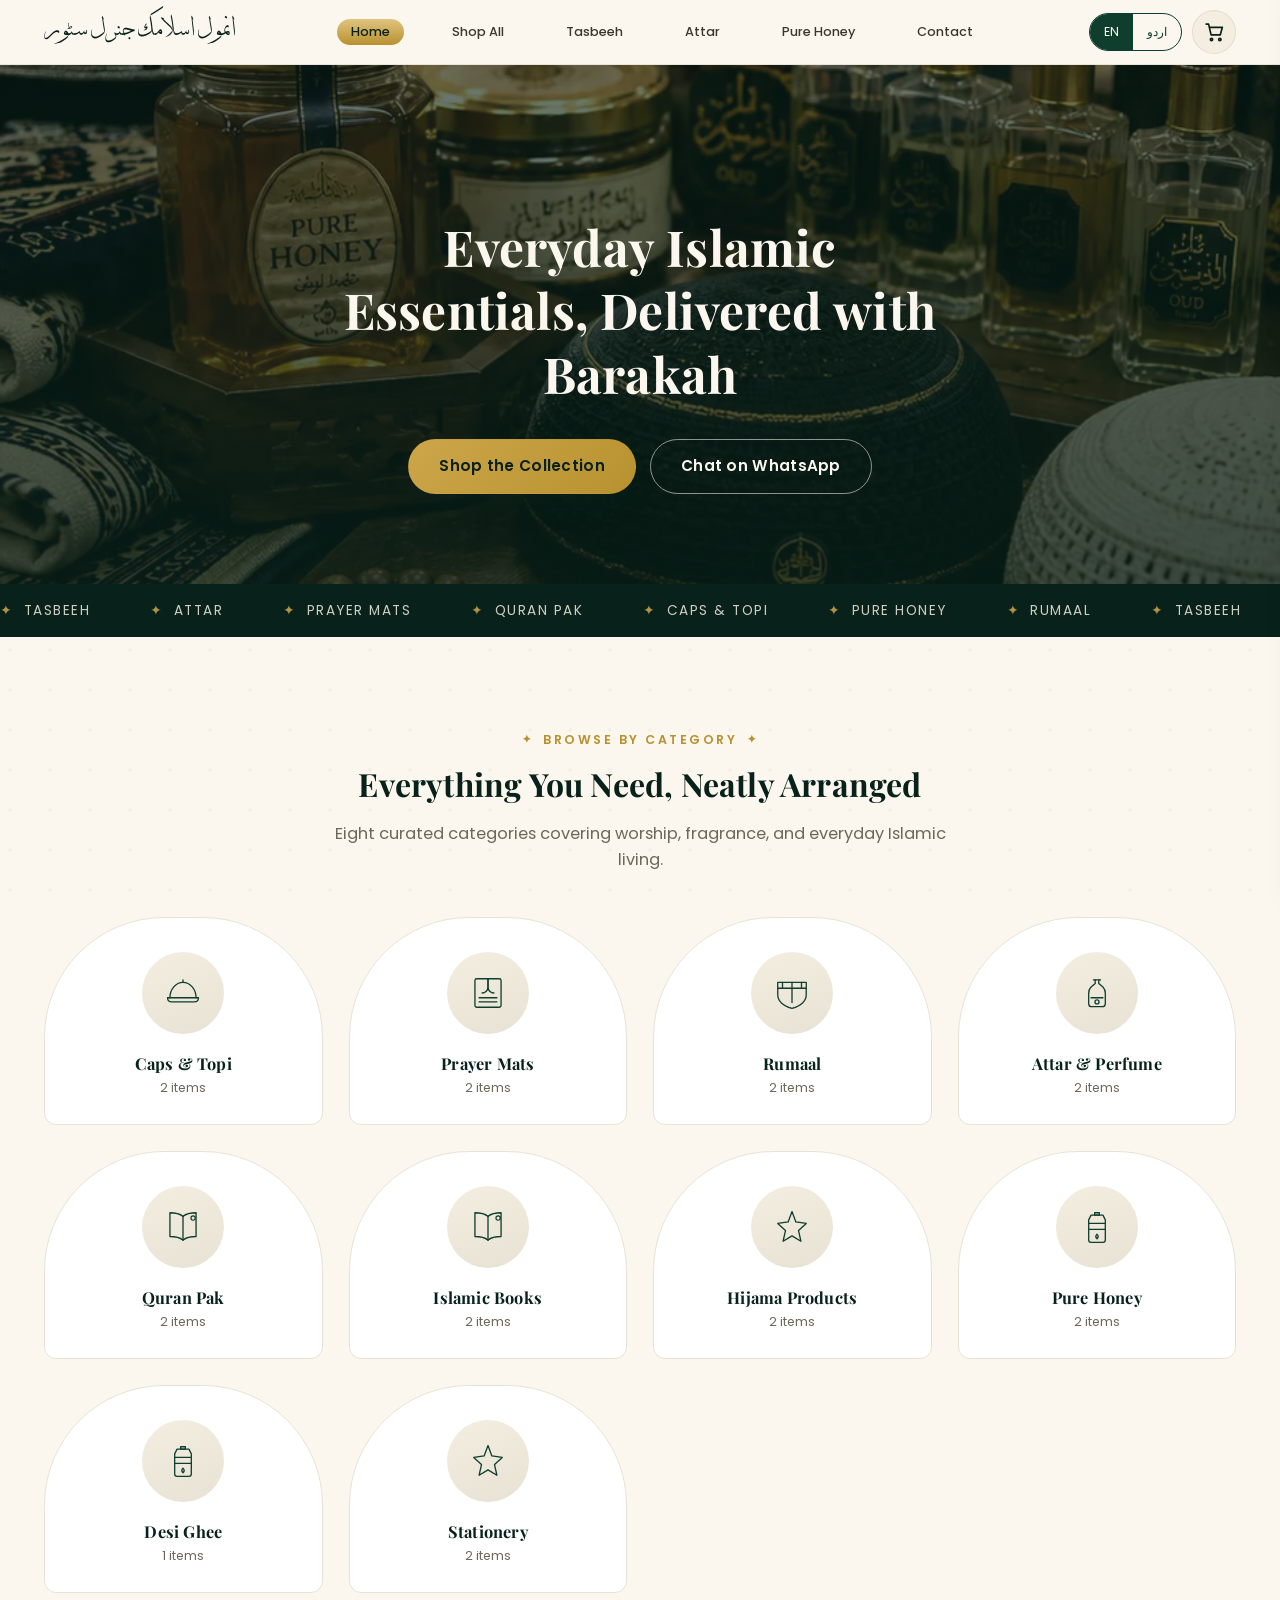
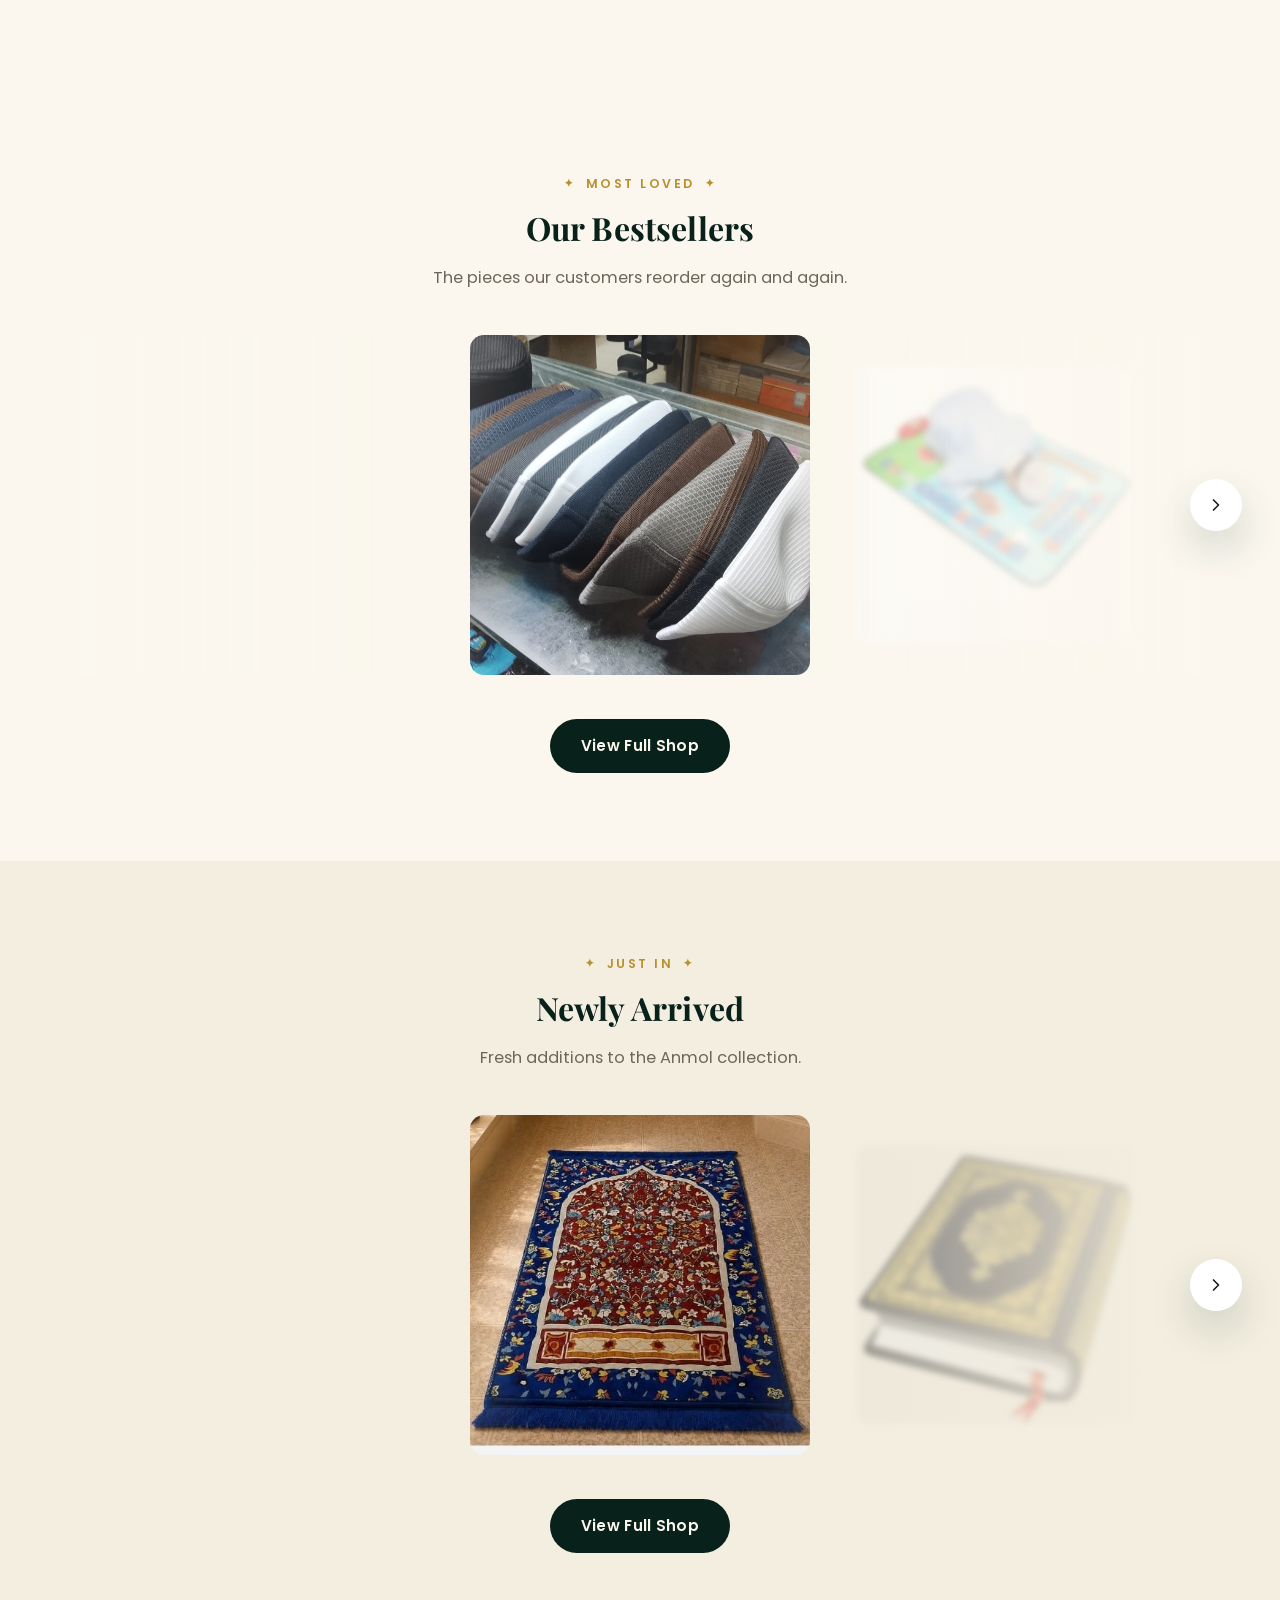
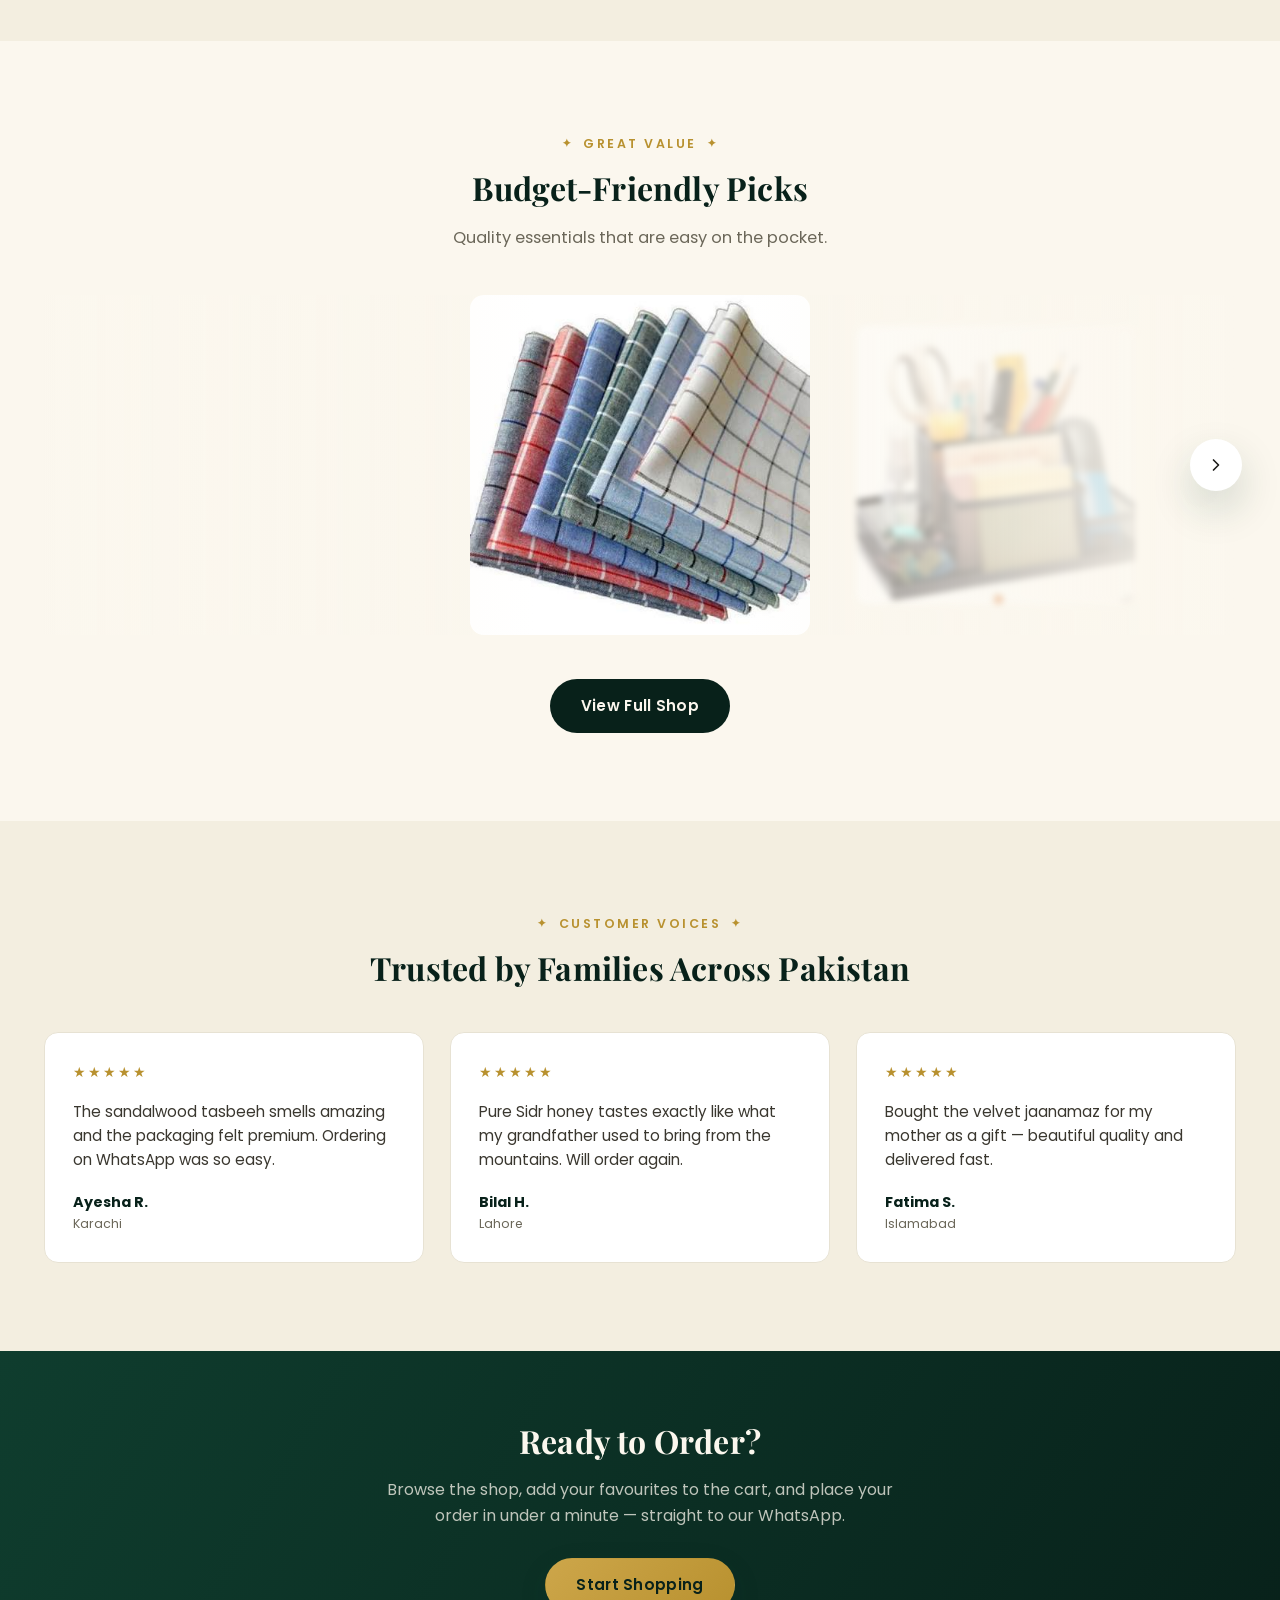
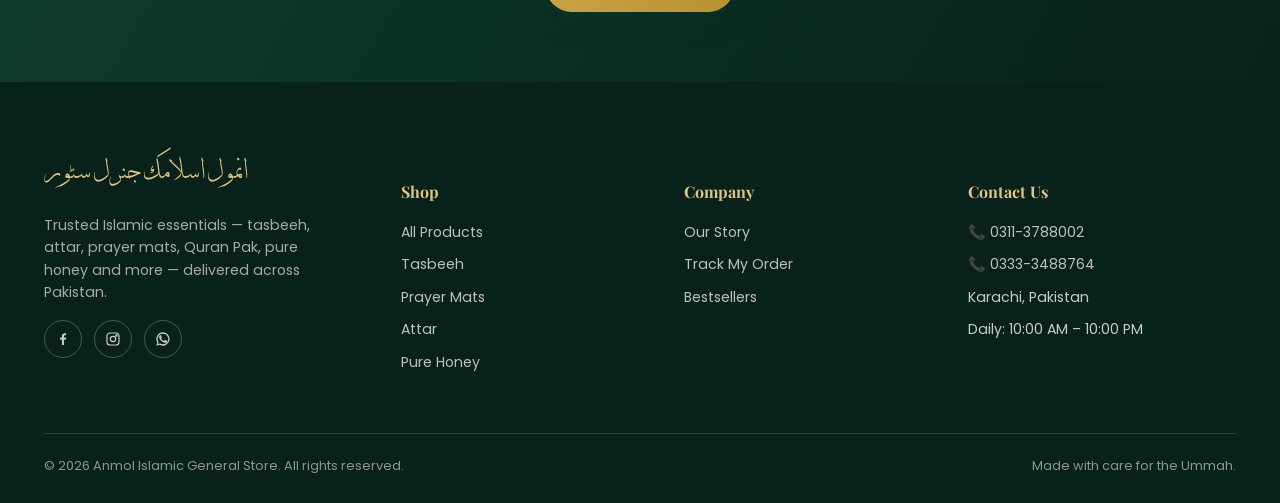
==== commit 09cefce7: "apply" ====
--- a/index.html
+++ b/index.html
@@ -32,12 +32,12 @@
         <a class="nav-link" href="shop.html?cat=tasbeeh" data-en="Tasbeeh" data-ur="تسبیح">Tasbeeh</a>
         <a class="nav-link" href="shop.html?cat=attar" data-en="Attar" data-ur="عطر">Attar</a>
         <a class="nav-link" href="shop.html?cat=honey" data-en="Pure Honey" data-ur="خالص شہد">Pure Honey</a>
-         <a class="nav-link" href="index.html#contact-footer" data-en="Contact" data-ur="رابطہ">Contact</a>
-      <div class="lang-switch lang-switch-mobile" aria-label="Language switch">
-        <button data-lang="en">EN</button>
-        <button data-lang="ur">اردو</button>
-      </div>
-    </nav>
+        <a class="nav-link" href="index.html#contact-footer" data-en="Contact" data-ur="رابطہ">Contact</a>
+        <div class="lang-switch lang-switch-mobile" aria-label="Language switch">
+          <button data-lang="en">EN</button>
+          <button data-lang="ur">اردو</button>
+        </div>
+      </nav>
 
       <div class="header-actions">
         <div class="lang-switch" aria-label="Language switch">
@@ -120,7 +120,7 @@
   </section>
 
   <!-- ============================ FEATURED PRODUCTS ============================ -->
-  <section class="section-alt" id="featured">
+  <section class="carousel-section" id="featured">
     <div class="container">
       <div class="section-head center reveal">
         <span class="eyebrow" data-en="Most Loved" data-ur="سب سے پسندیدہ">Most Loved</span>
@@ -128,15 +128,87 @@
         <p data-en="The pieces our customers reorder again and again."
           data-ur="وہ مصنوعات جو ہمارے گاہک بار بار خریدتے ہیں۔">The pieces our customers reorder again and again.</p>
       </div>
-      <div class="product-grid" id="featuredGrid"></div>
+      <div class="carousel-wrap" id="carouselBestsellers">
+        <div class="carousel-fade fade-left"></div>
+        <div class="carousel-fade fade-right"></div>
+        <button class="carousel-arrow prev" aria-label="Previous"><svg viewBox="0 0 24 24" fill="none"
+            stroke="currentColor" stroke-width="2" stroke-linecap="round" stroke-linejoin="round">
+            <path d="M15 18l-6-6 6-6" />
+          </svg></button>
+        <button class="carousel-arrow next" aria-label="Next"><svg viewBox="0 0 24 24" fill="none" stroke="currentColor"
+            stroke-width="2" stroke-linecap="round" stroke-linejoin="round">
+            <path d="M9 6l6 6-6 6" />
+          </svg></button>
+        <div class="carousel-track-viewport">
+          <div class="carousel-track "></div>
+        </div>
+      </div>
       <div style="text-align:center; margin-top:44px;">
         <a href="shop.html" class="btn btn-dark" data-en="View Full Shop" data-ur="مکمل دکان دیکھیں">View Full Shop</a>
       </div>
     </div>
   </section>
 
+  <section class="carousel-section section-alt" id="newArrivals">
+    <div class="container">
+      <div class="section-head center reveal">
+        <span class="eyebrow" data-en="Just In" data-ur="نئی آمد">Just In</span>
+        <h2 data-en="Newly Arrived" data-ur="نئی آمد شدہ اشیاء">Newly Arrived</h2>
+        <p data-en="Fresh additions to the Anmol collection." data-ur="انمول کے مجموعے میں تازہ اضافہ۔">Fresh additions
+          to the Anmol collection.</p>
+      </div>
+      <div class="carousel-wrap" id="carouselNewArrivals">
+        <div class="carousel-fade fade-left"></div>
+        <div class="carousel-fade fade-right"></div>
+        <button class="carousel-arrow prev" aria-label="Previous"><svg viewBox="0 0 24 24" fill="none"
+            stroke="currentColor" stroke-width="2" stroke-linecap="round" stroke-linejoin="round">
+            <path d="M15 18l-6-6 6-6" />
+          </svg></button>
+        <button class="carousel-arrow next" aria-label="Next"><svg viewBox="0 0 24 24" fill="none" stroke="currentColor"
+            stroke-width="2" stroke-linecap="round" stroke-linejoin="round">
+            <path d="M9 6l6 6-6 6" />
+          </svg></button>
+        <div class="carousel-track-viewport">
+          <div class="carousel-track"></div>
+        </div>
+      </div>
+      <div style="text-align:center; margin-top:44px;">
+        <a href="shop.html" class="btn btn-dark" data-en="View Full Shop" data-ur="مکمل دکان دیکھیں">View Full Shop</a>
+      </div>
+    </div>
+  </section>
+
+  <section class="carousel-section" id="budgetPicks">
+    <div class="container">
+      <div class="section-head center reveal">
+        <span class="eyebrow" data-en="Great Value" data-ur="بہترین قیمت">Great Value</span>
+        <h2 data-en="Budget-Friendly Picks" data-ur="کم قیمت میں بہترین انتخاب">Budget-Friendly Picks</h2>
+        <p data-en="Quality essentials that are easy on the pocket." data-ur="معیاری اشیاء، جیب پر ہلکی۔">Quality
+          essentials that are easy on the pocket.</p>
+      </div>
+      <div class="carousel-wrap" id="carouselBudget">
+        <div class="carousel-fade fade-left"></div>
+        <div class="carousel-fade fade-right"></div>
+        <button class="carousel-arrow prev" aria-label="Previous"><svg viewBox="0 0 24 24" fill="none"
+            stroke="currentColor" stroke-width="2" stroke-linecap="round" stroke-linejoin="round">
+            <path d="M15 18l-6-6 6-6" />
+          </svg></button>
+        <button class="carousel-arrow next" aria-label="Next"><svg viewBox="0 0 24 24" fill="none" stroke="currentColor"
+            stroke-width="2" stroke-linecap="round" stroke-linejoin="round">
+            <path d="M9 6l6 6-6 6" />
+          </svg></button>
+        <div class="carousel-track-viewport">
+          <div class="carousel-track"></div>
+        </div>
+      </div>
+      <div style="text-align:center; margin-top:44px;">
+        <a href="shop.html" class="btn btn-dark" data-en="View Full Shop" data-ur="مکمل دکان دیکھیں">View Full Shop</a>
+      </div>
+    </div>
+  </section>
+
   <!-- ============================ ABOUT ============================ -->
-  <section id="about">
+  <!-- <section id="about">
     <div class="container about-grid">
       <div class="about-media reveal">
         <svg viewBox="0 0 64 64" fill="none" stroke="currentColor" stroke-width="1.4" stroke-linecap="round"
@@ -164,7 +236,7 @@
         </div>
       </div>
     </div>
-  </section>
+  </section> -->
 
   <!-- ============================ TESTIMONIALS ============================ -->
   <section class="section-alt" id="testimonials">
@@ -309,12 +381,18 @@
         data-ur="چیک آؤٹ کی طرف بڑھیں">Proceed to Checkout</a>
     </div>
   </aside>
+  <div class="mini-cart-bar" id="miniCartBar">
+    <div class="mini-cart-thumbs" id="miniCartThumbs"></div>
+    <span class="mini-cart-label" data-en="View your cart" data-ur="اپنی ٹوکری دیکھیں">View your cart</span>
+    <span class="mini-cart-total" id="miniCartTotal">Rs 0</span>
+  </div>
 
   <script src="assets/js/icons.js"></script>
   <script src="assets/js/products.js"></script>
   <script src="assets/js/main.js"></script>
   <script src="assets/js/cart.js"></script>
   <script src="assets/js/home.js"></script>
+  <script src="assets/js/carousel.js"></script>
 </body>
 
 </html>
--- a/assets/css/style.css
+++ b/assets/css/style.css
@@ -53,10 +53,9 @@
   --header-h: 54px;
 }
 
-*,*::before,*::after{ box-sizing:border-box; max-width:100%; }
+*,*::before,*::after{ box-sizing:border-box; }
 .hidden{ display:none !important; }
-html, body{  width:100%; }
-html{ scroll-behavior:smooth; }
+html{ overflow-x:hidden; width:100%; scroll-behavior:smooth; }
 
 @media (prefers-reduced-motion: reduce){
   html{ scroll-behavior:auto; }
@@ -71,7 +70,6 @@
   font-size:16px;
   line-height:1.6;
   -webkit-font-smoothing:antialiased;
-  overflow-x:hidden;
 }
 
 /* Background texture: faint repeating arch/star lattice */
@@ -440,10 +438,135 @@
 .cat-card h4{ font-size:1.02rem; margin-bottom:4px; }
 .cat-card .cat-count{ font-size:.78rem; color:var(--ink-500); }
 
+
+
+/* =========================================================================
+   PRODUCT CAROUSEL (bestsellers / new arrivals / budget-friendly sections)
+   ========================================================================= */
+.carousel-section{ position:relative; }
+.carousel-wrap{
+  position:relative;
+  margin-top:44px;
+}
+.carousel-track-viewport{
+  overflow:hidden;
+  position:relative;
+}
+.carousel-track{
+  display:flex;
+  align-items:center;
+  gap:16px;
+  width:max-content;
+  transition:transform .45s var(--ease);
+}
+
+.carousel-card{
+  position:relative;
+  width:min(340px, 78vw);
+  aspect-ratio:4/4;
+  border-radius:var(--radius-md);
+  overflow:hidden;
+  flex:none;
+  background:var(--sage-200);
+  user-select:none;
+  transition:filter .4s ease, opacity .4s ease, transform .4s ease;
+  pointer-events:none; /* default: not clickable */
+}
+
+.carousel-card.is-active{
+  filter:none;
+  opacity:1;
+  transform:scale(1);
+  pointer-events:auto;
+  cursor:default;
+  z-index:2;
+}
+
+.carousel-card.is-side{
+  filter:blur(4px);
+  opacity:.55;
+  transform:scale(.82);
+  pointer-events:none;
+  z-index:1;
+}
+
+.carousel-card.is-hidden{
+  filter:blur(4px);
+  opacity:0;
+  pointer-events:none;
+}
+
+.carousel-card img{
+  width:100%; height:100%; object-fit:cover;
+  pointer-events:none;
+  -webkit-user-drag:none;
+}
+.carousel-card .carousel-fallback{
+  width:100%; height:100%;
+  display:flex; align-items:center; justify-content:center;
+  background:linear-gradient(150deg, var(--ivory-200), var(--sage-200));
+}
+.carousel-card .carousel-fallback svg{ width:44%; height:44%; color:var(--green-800); }
+
+.carousel-overlay{
+  position:absolute; inset:0;
+  background:linear-gradient(180deg, rgba(8,33,26,0) 50%, rgba(8,33,26,1) 100%);
+  display:flex; flex-direction:column; align-items:center; justify-content:flex-end;
+  text-align:center; padding:28px 22px;
+  opacity:0;
+  transform:translateY(20px);
+  transition:opacity .4s ease, transform .4s ease;
+}
+.carousel-card.is-active:hover .carousel-overlay,
+.carousel-card.is-active:focus-within .carousel-overlay{
+  opacity:1;
+  transform:translateY(0);
+}
+.carousel-overlay h4{
+  color:var(--ivory-100); margin-bottom:16px; font-size:1.1rem;
+}
+.carousel-overlay .btn{ pointer-events:auto; }
+
+.carousel-arrow{
+  position:absolute; top:50%; transform:translateY(-50%);
+  width:52px; height:52px; border-radius:50%;
+  background:var(--white); box-shadow:var(--shadow-lift);
+  display:flex; align-items:center; justify-content:center;
+  z-index:9;
+  transition:transform .25s var(--ease), background .25s ease;
+  cursor:pointer;
+}
+.carousel-arrow:hover{ background:var(--green-950); color:var(--ivory-100); transform:translateY(-50%) scale(1.06); }
+.carousel-arrow svg{ width:20px; height:20px; }
+.carousel-arrow.prev{ left:-6px; }
+.carousel-arrow.next{ right:-6px; }
+body.lang-ur .carousel-arrow.prev{ left:auto; right:-6px; transform:translateY(-50%) scaleX(-1); }
+body.lang-ur .carousel-arrow.next{ right:auto; left:-6px; transform:translateY(-50%) scaleX(-1); }
+body.lang-ur .carousel-arrow.prev:hover,
+body.lang-ur .carousel-arrow.next:hover{ transform:translateY(-50%) scaleX(-1) scale(1.06); }
+
+.carousel-fade{
+  position:absolute; top:0; bottom:0; width:490px; z-index:6; pointer-events:none;
+}
+.carousel-fade.fade-left{ left:0; background:linear-gradient(90deg, var(--ivory-100), transparent); }
+.carousel-fade.fade-right{ right:0; background:linear-gradient(270deg, var(--ivory-100), transparent); }
+.section-alt .carousel-fade.fade-left{ background:linear-gradient(90deg, var(--ivory-200), transparent); }
+.section-alt .carousel-fade.fade-right{ background:linear-gradient(270deg, var(--ivory-200), transparent); }
+
+@media (max-width: 760px){
+  .carousel-arrow{ width:42px; height:42px; }
+  .carousel-arrow.prev{ left:6px; }
+  .carousel-arrow.next{ right:6px; }
+  body.lang-ur .carousel-arrow.prev{ right:6px; }
+  body.lang-ur .carousel-arrow.next{ left:6px; }
+  .carousel-fade{ width:144px; }
+  .carousel-card{ width:min(200px, 72vw); }
+}
+
 /* =========================================================================
    PRODUCT CARDS + GRID
    ========================================================================= */
-.product-grid{ display:grid; grid-template-columns: repeat(auto-fit, minmax(200px, 1fr)); gap:26px; }
+.product-grid{ display:grid; grid-template-columns: repeat(auto-fit, minmax(250px, 1fr)); gap:26px; }
 
 .product-card{
   position:relative;
@@ -456,6 +579,7 @@
 }
 .product-card:hover{ transform:translateY(-6px); box-shadow:var(--shadow-lift); }
 
+/* REPLACE with */
 .product-media{
   position:relative;
   aspect-ratio:1/1;
@@ -463,8 +587,15 @@
   display:flex; align-items:center; justify-content:center;
   overflow:hidden;
 }
+.product-media img{
+  width:100%; height:100%; object-fit:cover;
+  transition:transform .5s var(--ease);
+}
+.product-card:hover .product-media img{ transform:scale(1.06); }
+.product-media .media-fallback{ width:100%; height:100%; display:flex; align-items:center; justify-content:center; }
 .product-media svg{ width:52%; height:52%; color:var(--green-800); transition:transform .5s var(--ease); }
 .product-card:hover .product-media svg{ transform:scale(1.08) rotate(-2deg); }
+
 .product-badge{
   position:absolute; top:12px; left:12px; z-index:2;
   font-size:.68rem; font-weight:700; letter-spacing:.5px; text-transform:uppercase;
@@ -484,7 +615,7 @@
 
 .product-body{ padding:18px 18px 20px; display:flex; flex-direction:column; flex:1; gap:8px; }
 .product-cat-tag{ font-size:.72rem; color:var(--gold-500); font-weight:700; letter-spacing:1px; text-transform:uppercase; }
-.product-title{ font-family:var(--font-display); font-size:1.05rem; color:var(--green-950); line-height:1.3; min-height:2.6em; }
+.product-title{ font-family:var(--font-body); font-size:1.05rem; color:var(--green-950); line-height:1.3; min-height:2.6em; }
 .product-desc{ font-size:.85rem; color:var(--ink-500); flex:1; }
 .product-foot{ display:flex; align-items:center; justify-content:space-between; margin-top:8px; }
 .price{ font-weight:700; color:var(--green-950); font-size:1.05rem; }
@@ -606,7 +737,9 @@
 
 .cart-line{ display:flex; gap:14px; align-items:center; animation:lineIn .35s var(--ease); }
 @keyframes lineIn{ from{opacity:0; transform:translateY(8px);} to{opacity:1; transform:translateY(0);} }
-.cart-line .thumb{ width:64px; height:64px; border-radius:10px; background:linear-gradient(150deg, var(--ivory-200), var(--sage-200)); display:flex; align-items:center; justify-content:center; flex:none; }
+.cart-line .thumb{ width:64px; height:64px; border-radius:10px; background:linear-gradient(150deg, var(--ivory-200), var(--sage-200)); display:flex; align-items:center; justify-content:center; flex:none; overflow:hidden; }
+.cart-line .thumb img{ width:100%; height:100%; object-fit:cover; }
+.cart-line .thumb .thumb-fallback{ width:100%; height:100%; display:flex; align-items:center; justify-content:center; }
 .cart-line .thumb svg{ width:30px; height:30px; color:var(--green-800); }
 .cart-line .info{ flex:1; min-width:0; }
 .cart-line .info h5{ font-size:.88rem; margin:0 0 4px; font-family:var(--font-body); font-weight:600; color:var(--ink-900); white-space:nowrap; overflow:hidden; text-overflow:ellipsis; }
@@ -657,8 +790,11 @@
   background:linear-gradient(150deg, var(--ivory-200), var(--sage-200));
   border:2px solid var(--white);
   display:flex; align-items:center; justify-content:center;
+  overflow:hidden;
   margin-inline-end:-14px;
 }
+.mini-cart-thumbs .mini-thumb img{ width:100%; height:100%; object-fit:cover; }
+.mini-cart-thumbs .mini-thumb-fallback{ width:100%; height:100%; display:flex; align-items:center; justify-content:center; }
 .mini-cart-thumbs .mini-thumb svg{ width:18px; height:18px; color:var(--green-800); }
 .mini-cart-thumbs .mini-thumb:last-child{ margin-inline-end:0; }
 .mini-cart-label{ font-weight:400; font-size:.92rem; color:var(--ink-900); flex:1; text-align:center; }
@@ -742,7 +878,7 @@
   transition:border-color .25s ease, box-shadow .25s ease;
 }
 .field input:focus, .field textarea:focus, .field select:focus{
-  border-color:var(--gold-500); box-shadow:0 0 0 3px rgba(184,145,47,.18); outline:none;
+  border-color:var(--gold-500); outline:none;
 }
 .field .error-msg{ font-size:.75rem; color:var(--maroon-700); min-height:1em; }
 .field.has-error input, .field.has-error textarea{ border-color:var(--maroon-700); }
@@ -785,7 +921,7 @@
 @media (max-width: 1080px){
   .cat-grid{ grid-template-columns:repeat(2,1fr); }
   .footer-grid{ grid-template-columns:1fr 1fr; }
-  .shop-layout, .checkout-layout{ grid-template-columns:1fr; }
+  .shop-layout, .checkout-layout{ grid-template-columns: repeat(auto-fit, minmax(250px, 1fr)); }
   .filter-panel{ position:static; }
 }
 
@@ -820,7 +956,7 @@
   .cat-grid{ grid-template-columns:1fr 1fr; }
   .footer-grid{ grid-template-columns:1fr 1fr; gap:30px; }
   .testi-grid{ grid-template-columns:1fr; }
-  .field-row{ grid-template-columns:1fr; }
+  .field-row{ grid-template-columns: repeat(auto-fit, minmax(250px, 1fr)); }
   .shop-toolbar{ flex-direction:column; align-items:stretch; }
   .search-box{ max-width:none; }
   .mobile-filter-toggle{ display:inline-flex; order:-1; margin-bottom:4px; }
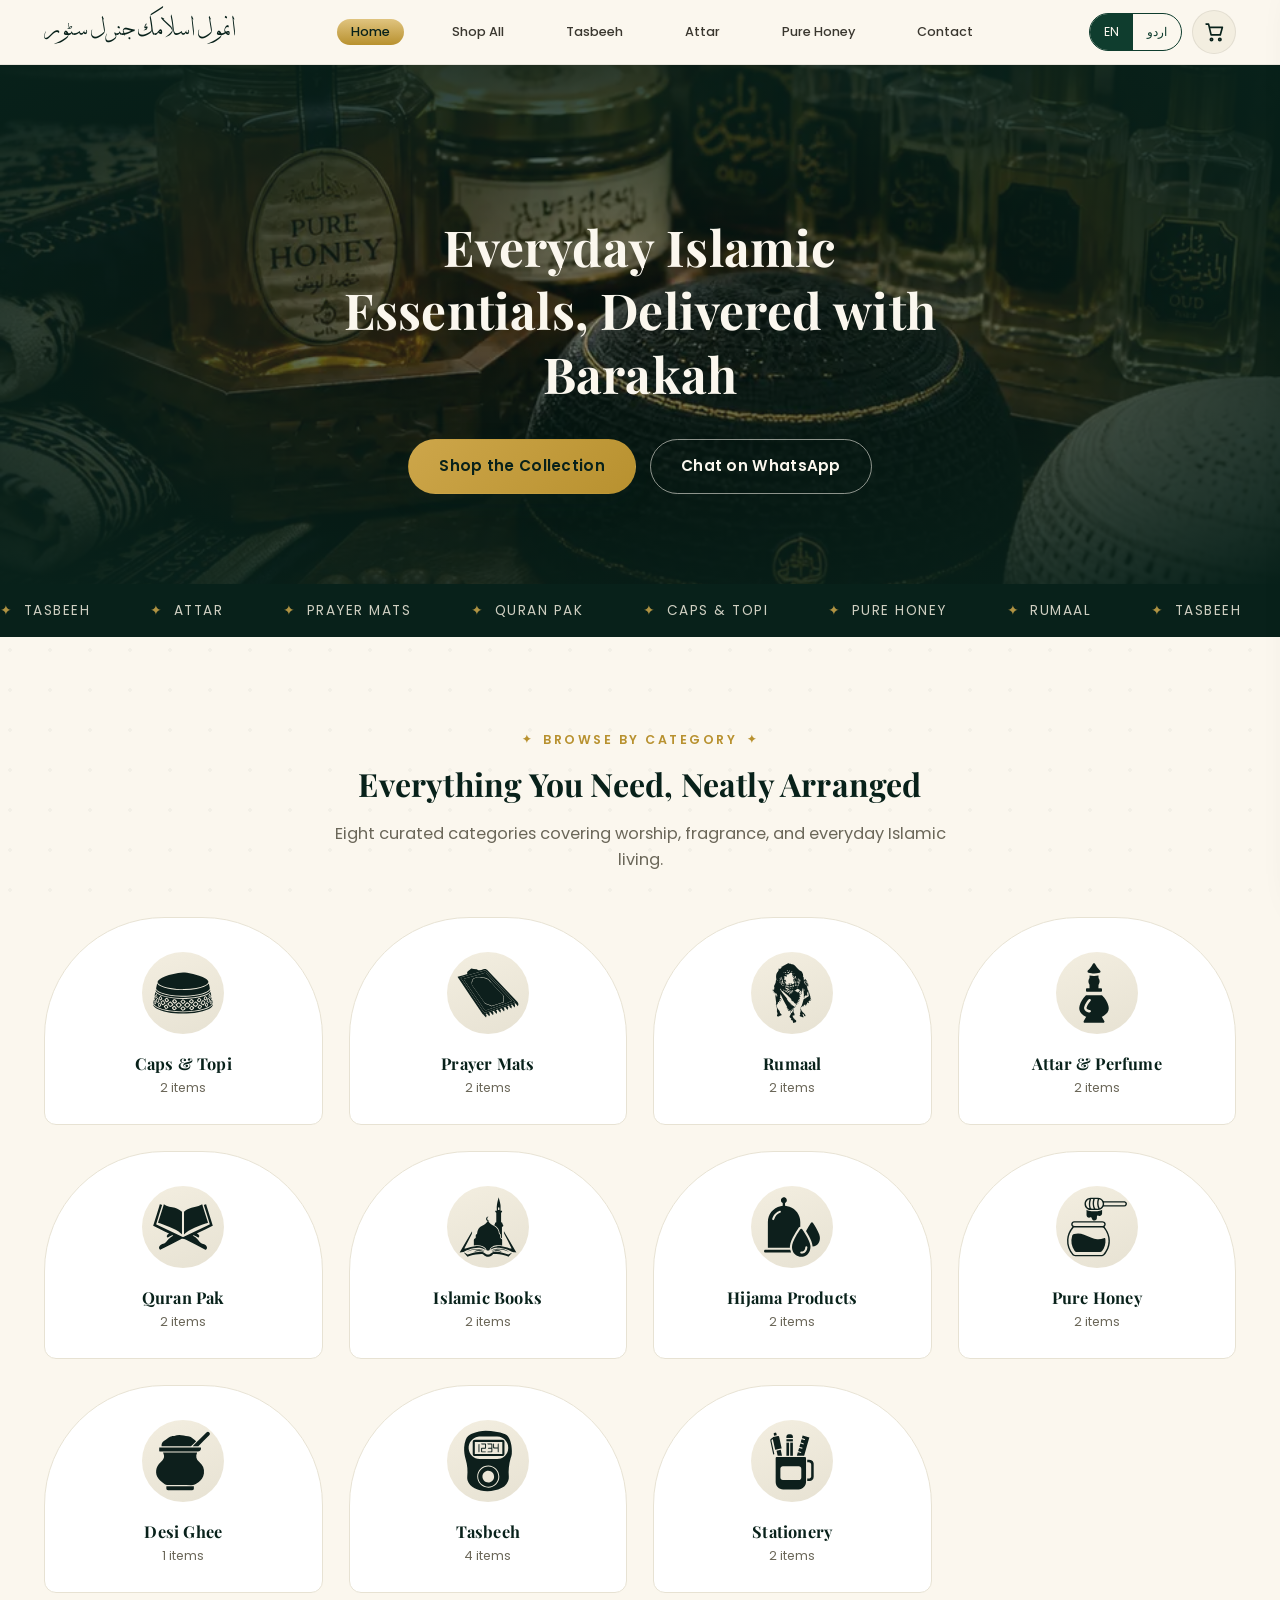
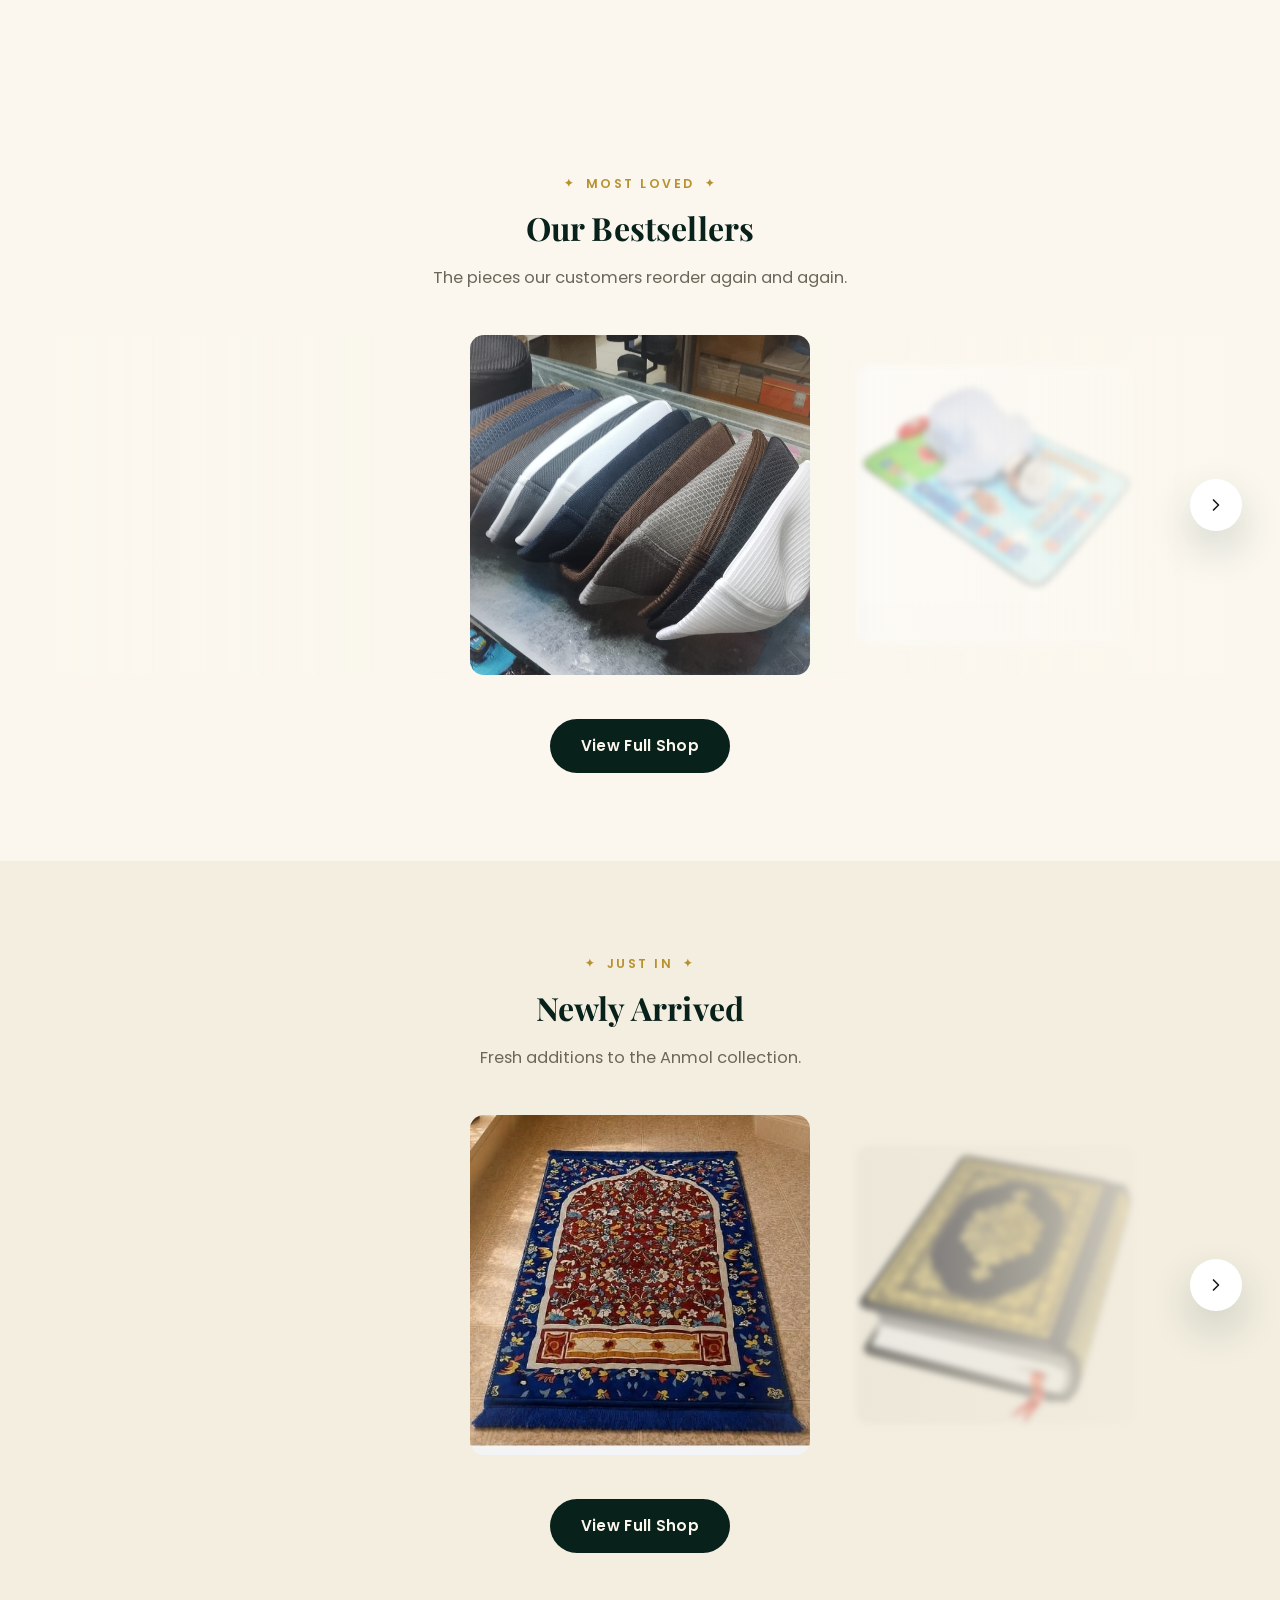
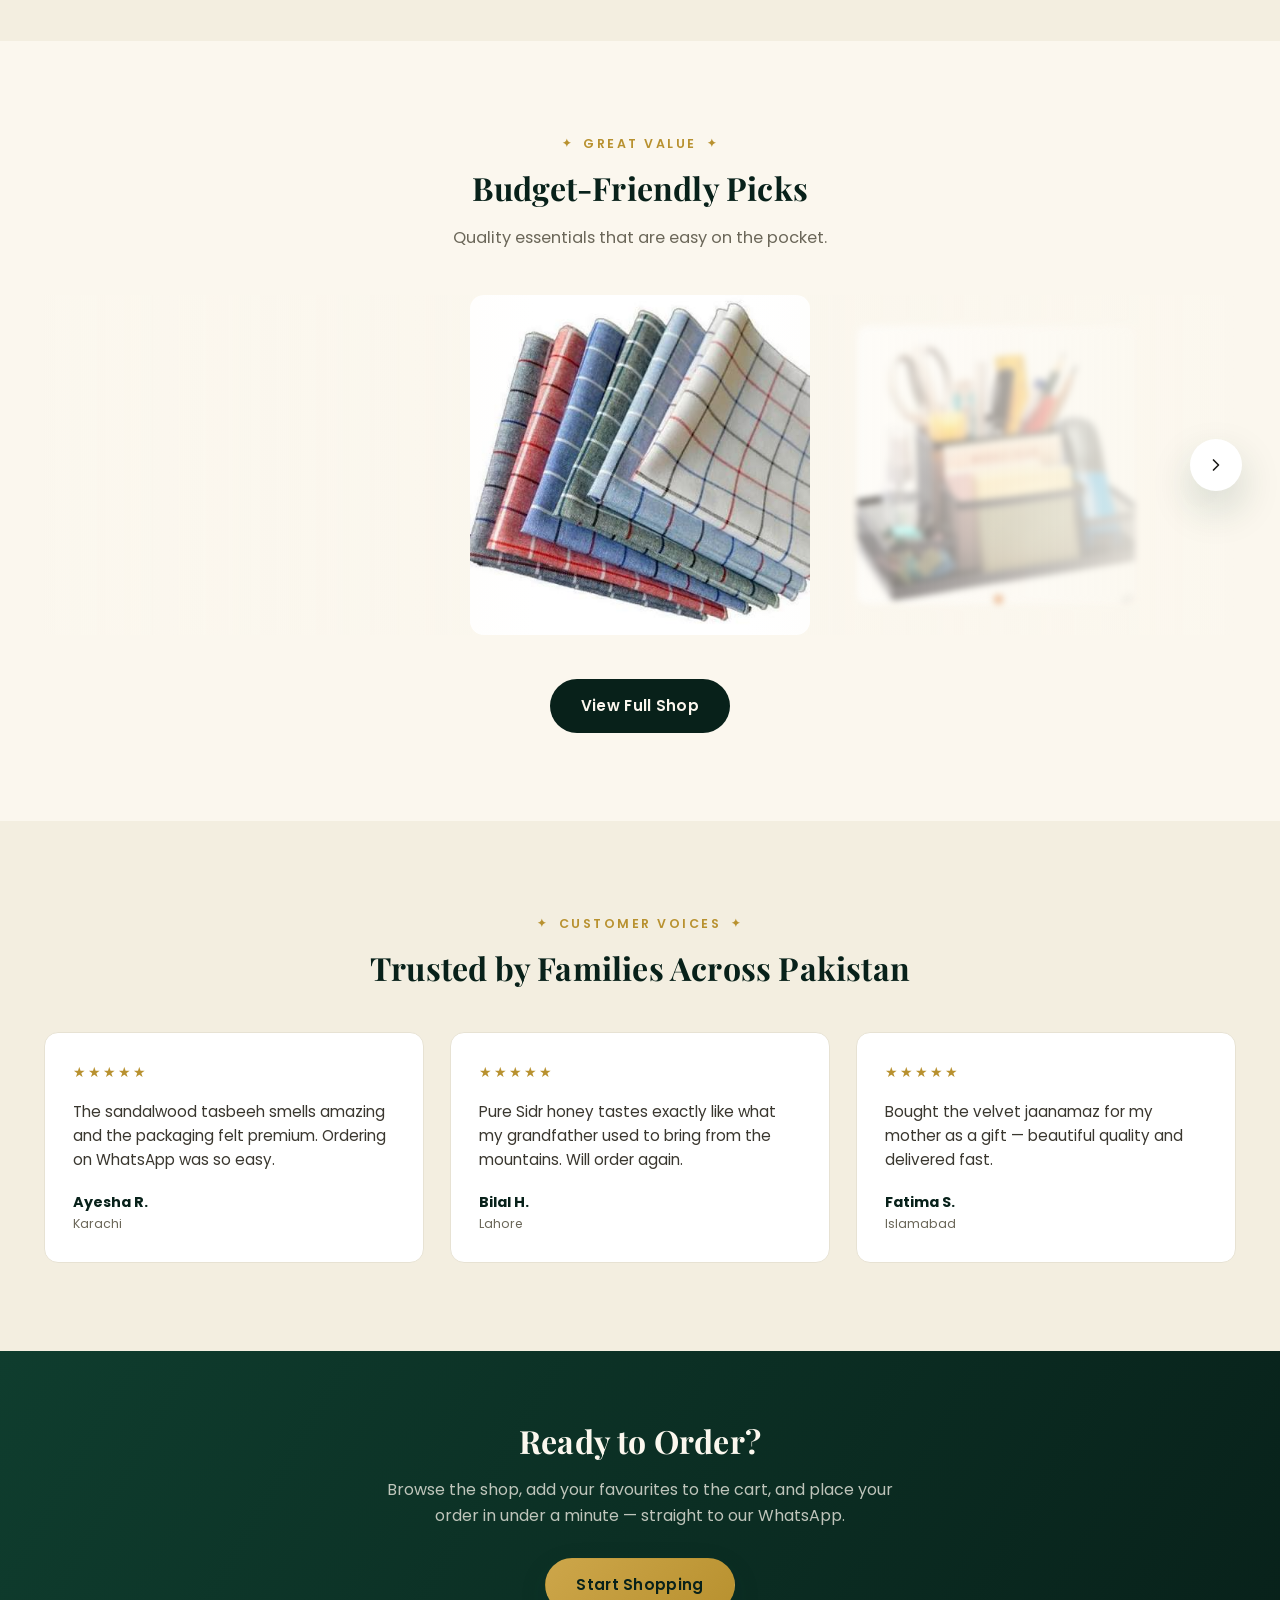
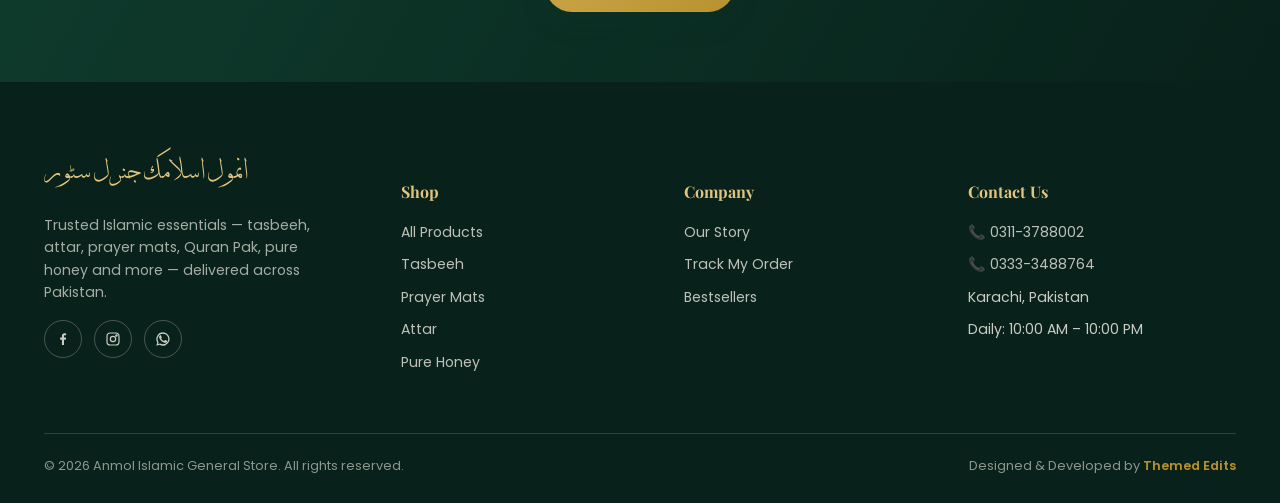
==== commit 172eaf23: "shipped" ====
--- a/index.html
+++ b/index.html
@@ -32,7 +32,7 @@
         <a class="nav-link" href="shop.html?cat=tasbeeh" data-en="Tasbeeh" data-ur="تسبیح">Tasbeeh</a>
         <a class="nav-link" href="shop.html?cat=attar" data-en="Attar" data-ur="عطر">Attar</a>
         <a class="nav-link" href="shop.html?cat=honey" data-en="Pure Honey" data-ur="خالص شہد">Pure Honey</a>
-        <a class="nav-link" href="index.html#contact-footer" data-en="Contact" data-ur="رابطہ">Contact</a>
+        <a class="nav-link" href="contact.html" data-en="Contact" data-ur="رابطہ">Contact</a>
         <div class="lang-switch lang-switch-mobile" aria-label="Language switch">
           <button data-lang="en">EN</button>
           <button data-lang="ur">اردو</button>
@@ -354,8 +354,14 @@
       <div class="footer-bottom">
         <span>&copy; 2026 Anmol Islamic General Store. <span data-en="All rights reserved."
             data-ur="جملہ حقوق محفوظ ہیں۔">All rights reserved.</span></span>
-        <span data-en="Made with care for the Ummah." data-ur="امت کے لیے خلوصِ دل سے تیار کیا گیا۔">Made with care for
-          the Ummah.</span>
+        <span>
+          Designed & Developed by
+          <a href="https://themededits.vercel.app" target="_blank"
+            style="font-weight:600; text-decoration:none; color:var(--gold-500);"
+            onmouseover="this.style.textDecoration='underline'" onmouseout="this.style.textDecoration='none'">
+            Themed Edits
+          </a>
+        </span>
       </div>
     </div>
   </footer>
--- a/assets/css/style.css
+++ b/assets/css/style.css
@@ -371,7 +371,12 @@
 }
 .hero-overlay{
   position:absolute; inset:0;
-  background:linear-gradient(180deg, rgba(8,33,26,.6) 0%, rgba(8,33,26,.78) 100%);
+  background: radial-gradient(
+    ellipse at center,
+    rgba(8,33,26,0.4) 0%,   /* light center */
+    rgba(8,33,26,0.8) 60%,
+    rgba(8,33,26) 100%  /* dark edges */
+  );
 }
 .hero-content{
   position:relative; z-index:1;
@@ -422,6 +427,14 @@
   display:flex; align-items:center; justify-content:center;
   overflow:hidden;
   z-index:0;
+}
+.cat-icon-wrap img {
+  width: 62px;
+  height: 62px;
+  object-fit: contain;
+
+  /* convert black → #08211a */
+  filter: brightness(0) saturate(100%) invert(10%) sepia(30%) saturate(600%) hue-rotate(120deg);
 }
 .cat-card .cat-icon-wrap::before{
   content:"";
@@ -484,7 +497,7 @@
 
 .carousel-card.is-side{
   filter:blur(4px);
-  opacity:.55;
+  opacity:.75;
   transform:scale(.82);
   pointer-events:none;
   z-index:1;
@@ -559,8 +572,11 @@
   .carousel-arrow.next{ right:6px; }
   body.lang-ur .carousel-arrow.prev{ right:6px; }
   body.lang-ur .carousel-arrow.next{ left:6px; }
-  .carousel-fade{ width:144px; }
-  .carousel-card{ width:min(200px, 72vw); }
+  .carousel-fade{ width:70px; }
+  .carousel-card{ width:min(220px, 72vw); }
+  .carousel-track{
+    gap:6px;
+  }
 }
 
 /* =========================================================================
@@ -1012,3 +1028,176 @@
   .payment-note{ flex-direction:column; }
   .checkout-hero, .shop-hero{ padding:44px 0 28px; }
 }
+
+
+
+/* =========================================================================
+   CONTACT PAGE
+   ========================================================================= */
+
+.contact-bg-wrap {
+  position: relative;
+  background: url("/assets/images/contact-bg.svg") no-repeat center/cover;
+}
+
+.contact-hero{
+  padding: calc(var(--header-h) + 64px) 0 40px;
+  text-align:center;
+}
+
+.contact-hero h1{
+  font-family:var(--font-display);
+  font-size:clamp(2rem, 4vw, 2.9rem);
+  color:var(--ink-900);
+  margin-bottom:12px;
+}
+.contact-hero p{
+  color:var(--ink-500);
+  font-size:1.05rem;
+}
+
+.contact-cards-section{
+  padding:0 0 80px;
+  background:transparent;
+}
+.contact-cards-grid{
+  display:grid;
+  grid-template-columns:repeat(4, 1fr);
+  gap:16px;
+  border:none;
+  border-radius:0;
+  overflow:visible;
+  background:transparent;
+}
+.contact-card{
+  padding:32px 26px;
+  border:1px solid var(--sage-200);
+  border-radius:var(--radius-md);
+  background:var(--white);
+  color:inherit;
+  text-decoration:none;
+  transition:background .25s ease, transform .25s ease;
+  display:block;
+}
+
+.contact-card:hover{ background:var(--ivory-200); }
+.contact-card-static{ cursor:default; }
+.contact-card-static:hover{ background:transparent; }
+
+.contact-card-icon{
+  width:42px; height:42px;
+  border-radius:10px;
+  border:1px solid var(--sage-200);
+  display:flex; align-items:center; justify-content:center;
+  color:var(--green-800);
+  margin-bottom:22px;
+}
+.contact-card-icon svg{ width:18px; height:18px; }
+
+.contact-card h3{
+  font-family:var(--font-body);
+  font-weight:600;
+  font-size:1.05rem;
+  color:var(--ink-900);
+  margin-bottom:8px;
+}
+.contact-card p{
+  color:var(--ink-500);
+  font-size:.92rem;
+  line-height:1.5;
+  margin-bottom:20px;
+}
+.contact-card-link{
+  display:inline-block;
+  font-weight:600;
+  color:var(--green-800);
+  text-decoration:underline;
+  text-underline-offset:3px;
+  font-size:.95rem;
+}
+.contact-card-muted{
+  color:var(--ink-500);
+  text-decoration:none;
+  font-style:italic;
+  font-weight:500;
+}
+
+/* ---------- FAQ ---------- */
+.contact-faq-section{
+  padding:80px 0;
+}
+.contact-faq-section h2{
+  font-family:var(--font-display);
+  font-size:clamp(1.7rem, 3vw, 2.3rem);
+  text-align:center;
+  color:var(--ink-900);
+  margin-bottom:44px;
+}
+.faq-list{
+  max-width:760px;
+  margin:0 auto;
+}
+.faq-item{
+  border-bottom:1px solid var(--sage-200);
+}
+.faq-item:first-child{ border-top:1px solid var(--sage-200); }
+
+.faq-question{
+  width:100%;
+  display:flex;
+  align-items:center;
+  justify-content:space-between;
+  gap:20px;
+  padding:22px 4px;
+  background:none;
+  border:none;
+  cursor:pointer;
+  text-align:start;
+  font-family:var(--font-body);
+  font-weight:600;
+  font-size:1.02rem;
+  color:var(--ink-900);
+}
+.faq-chevron{
+  width:20px; height:20px;
+  flex:none;
+  color:var(--ink-500);
+  transition:transform .3s var(--ease);
+}
+.faq-item.is-open .faq-chevron{ transform:rotate(180deg); color:var(--green-800); }
+
+.faq-answer{
+  display:grid;
+  grid-template-rows:0fr;
+  overflow:hidden;
+  transition:grid-template-rows .4s var(--ease);
+}
+.faq-answer p{
+  color:var(--ink-500);
+  line-height:1.7;
+  padding:0 4px 22px;
+  font-size:.96rem;
+  min-height:0;
+  overflow:hidden;
+}
+.faq-item.is-open .faq-answer{ grid-template-rows:1fr; }
+.faq-answer-inner{ min-height:0; }
+
+/* ---------- Responsive: stacked cards like screenshot ---------- */
+@media (max-width: 900px){
+  .contact-cards-grid{
+    grid-template-columns:1fr;
+  }
+  .contact-card{
+    border-right:none !important;
+    border-left:none !important;
+    border-bottom:1px solid var(--sage-200);
+  }
+  .contact-cards-grid .contact-card:last-child{ border-bottom:none; }
+}
+
+@media (max-width: 560px){
+  .contact-hero{ padding:calc(var(--header-h) + 40px) 0 32px; }
+  .contact-card{ padding:26px 22px; }
+  .contact-faq-section{ padding:56px 0; }
+}
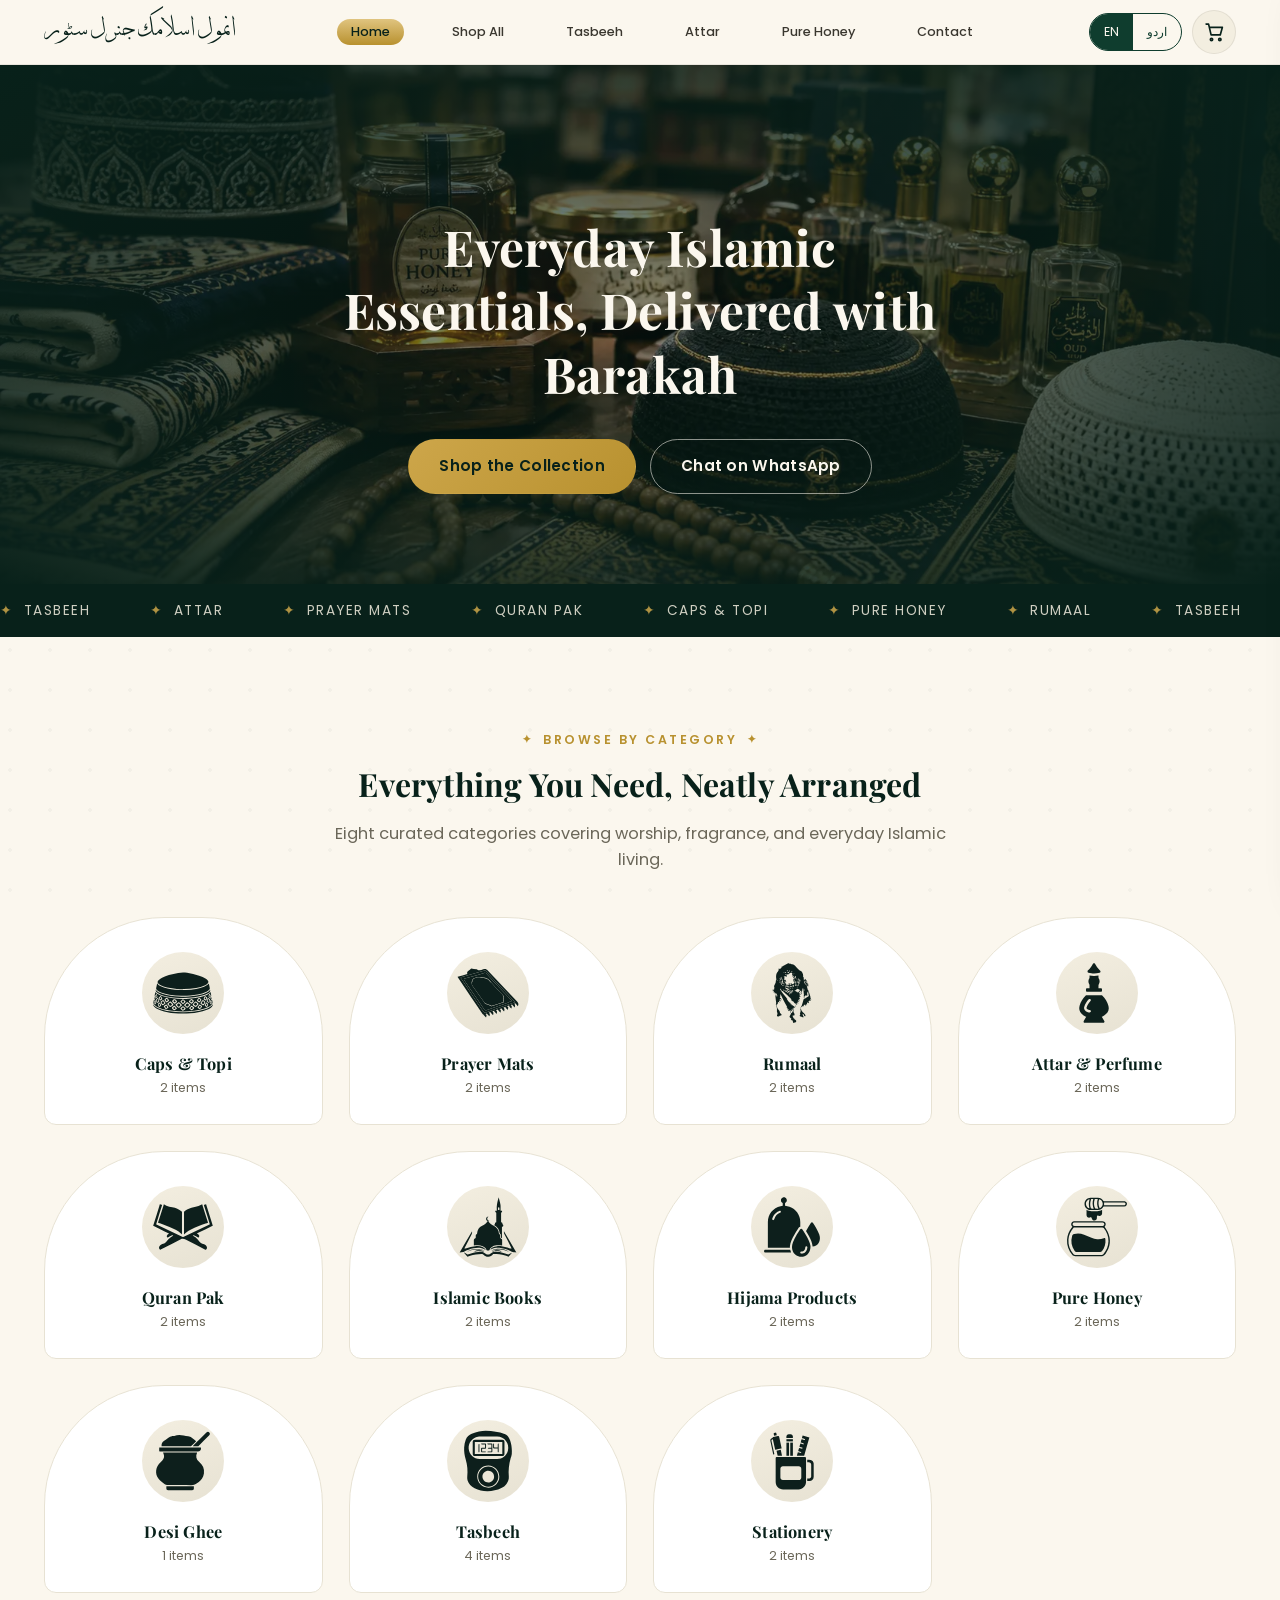
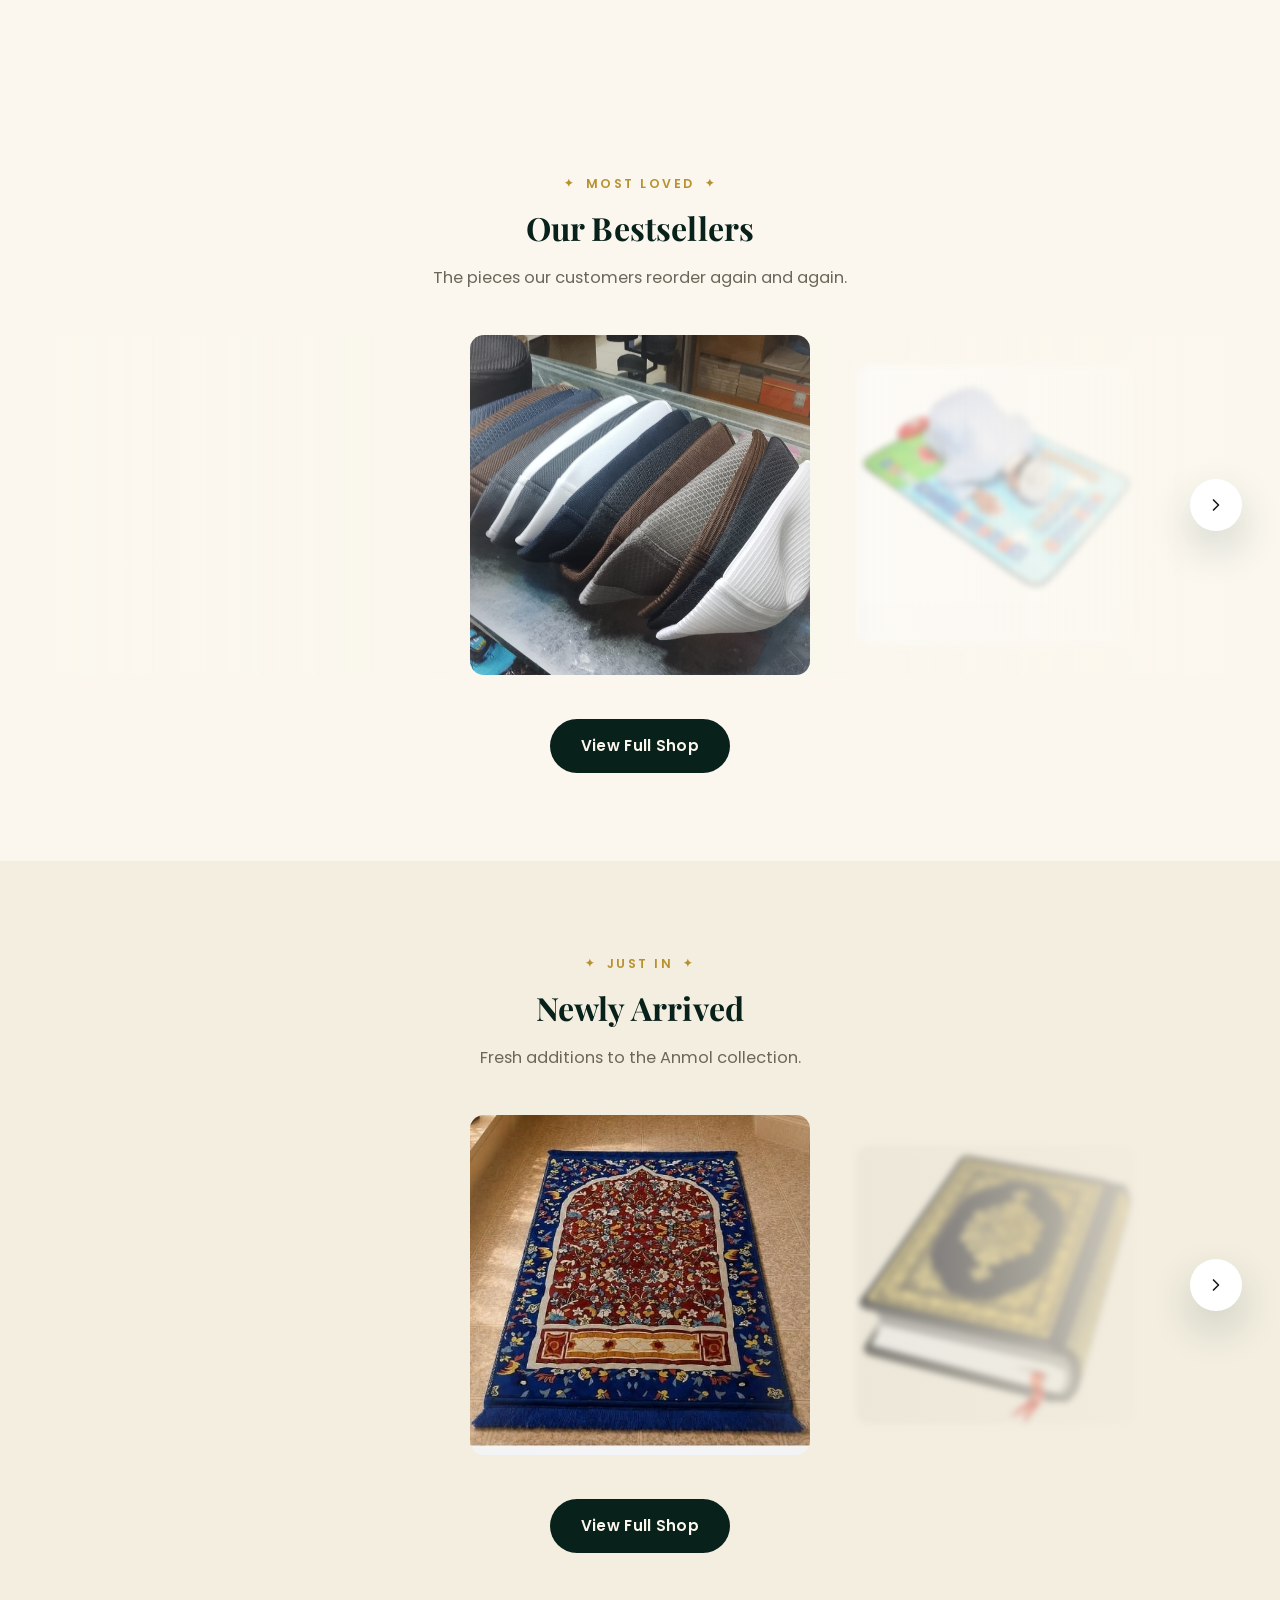
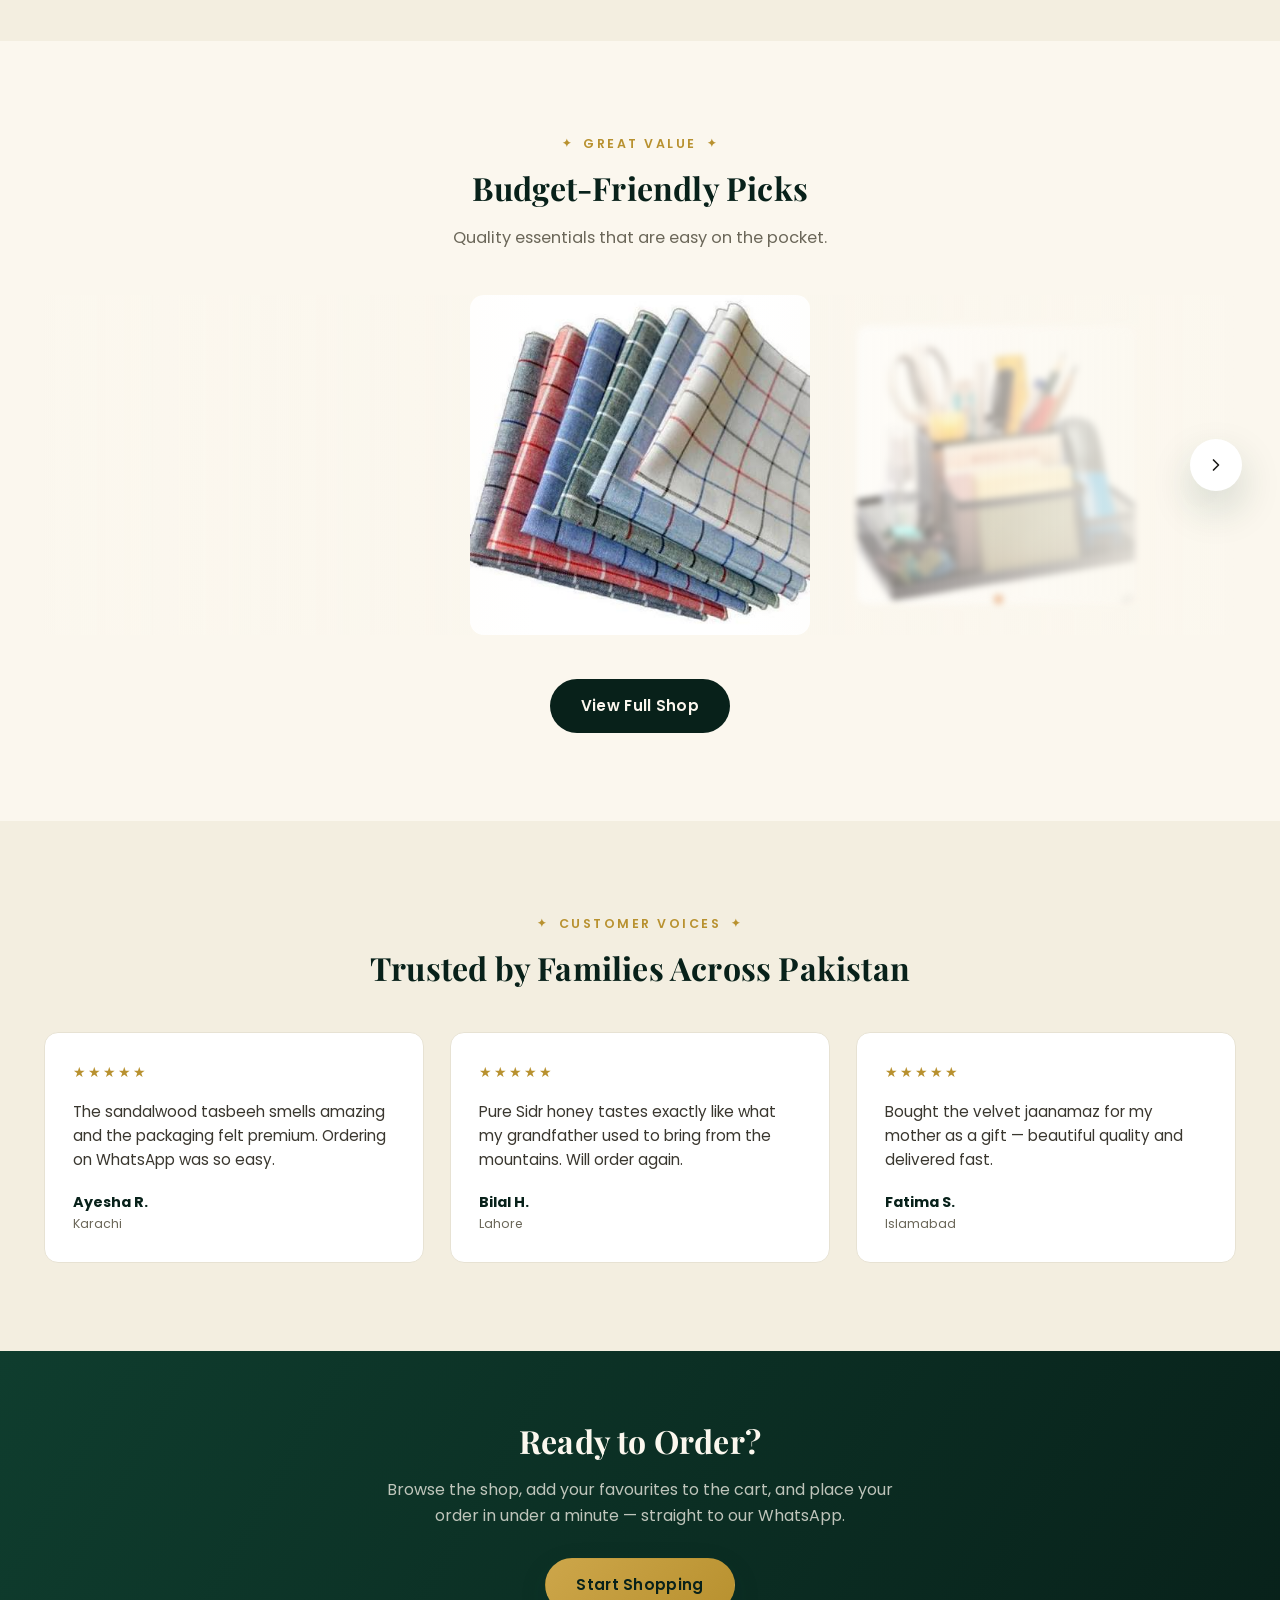
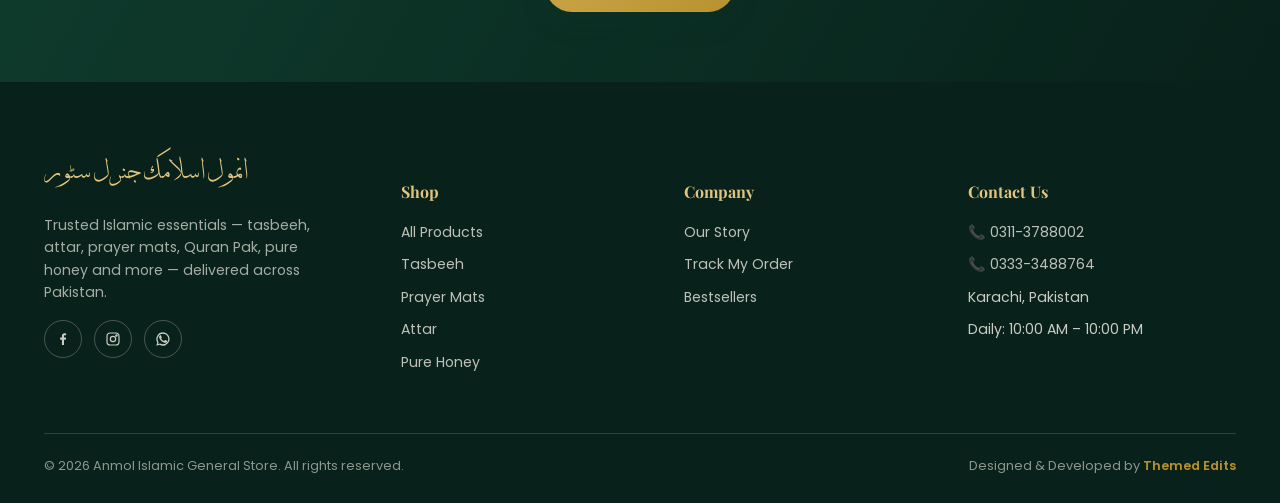
==== commit 6249c984: "sss" ====
--- a/index.html
+++ b/index.html
@@ -4,15 +4,59 @@
 <head>
   <meta charset="UTF-8">
   <meta name="viewport" content="width=device-width, initial-scale=1.0">
-  <title>Anmol Islamic General Store — تسبیح، عطر، جائے نماز اور مزید</title>
+
+  <!-- Primary SEO -->
+  <title>Anmol Islamic General Store | تسبیح، عطر، جائے نماز، قرآن پاک اور مزید</title>
   <meta name="description"
-    content="Anmol Islamic General Store — Tasbeeh, prayer mats, attar, caps, Quran Pak, pure honey and more. Order online, pay cash on delivery, across Pakistan.">
+    content="Anmol Islamic General Store پاکستان میں تسبیح، عطر، جائے نماز، قرآن پاک، ٹوپیاں اور خالص شہد فراہم کرتا ہے۔ Online order کریں اور Cash on Delivery حاصل کریں۔ Tasbeeh, Attar, Prayer Mats and more available across Pakistan.">
+  <meta name="keywords"
+    content="tasbeeh Pakistan, attar online Pakistan, prayer mat Pakistan, Islamic store Pakistan, Quran Pak shop, topi caps, honey pure Pakistan, تسبیح، عطر، جائے نماز، قرآن پاک، اسلامی سٹور">
+  <meta name="author" content="Anmol Islamic General Store">
+  <meta name="robots" content="index, follow">
+
+  <!-- Language -->
+  <meta http-equiv="Content-Language" content="en, ur">
+
+  <!-- Canonical -->
+  <link rel="canonical" href="https://anmol-store.vercel.app/">
+
+  <!-- Open Graph (Facebook, WhatsApp) -->
+  <meta property="og:type" content="website">
+  <meta property="og:title" content="Anmol Islamic General Store | اسلامی اشیاء آن لائن">
+  <meta property="og:description"
+    content="پاکستان میں اسلامی مصنوعات خریدیں۔ تسبیح، عطر، جائے نماز، قرآن پاک اور مزید۔ Cash on Delivery دستیاب ہے۔">
+  <meta property="og:image" content="https://anmol-store.vercel.app/assets/images/preview.webp">
+  <meta property="og:url" content="https://anmol-store.vercel.app/">
+  <meta property="og:site_name" content="Anmol Islamic General Store">
+  <meta property="og:locale" content="en_PK">
+
+  <!-- Twitter -->
+  <meta name="twitter:card" content="summary_large_image">
+  <meta name="twitter:title" content="Anmol Islamic Store | Buy Islamic Products Online">
+  <meta name="twitter:description"
+    content="Shop Tasbeeh, Attar, Prayer Mats, Quran Pak and more in Pakistan. Cash on Delivery available.">
+  <meta name="twitter:image" content="https://anmol-store.vercel.app/assets/images/preview.webp">
+
+  <!-- Theme -->
+  <meta name="theme-color" content="#08211a">
+
+  <link rel="icon" type="image/png" href="/favicon-96x96.png" sizes="96x96" />
+  <link rel="icon" type="image/svg+xml" href="/favicon.svg" />
+  <link rel="shortcut icon" href="/favicon.ico" />
+  <link rel="apple-touch-icon" sizes="180x180" href="/apple-touch-icon.png" />
+  <meta name="apple-mobile-web-app-title" content="Anmol Store" />
+  <link rel="manifest" href="/site.webmanifest" />
+
+  <!-- Fonts -->
   <link rel="preconnect" href="https://fonts.googleapis.com">
   <link rel="preconnect" href="https://fonts.gstatic.com" crossorigin>
   <link
     href="https://fonts.googleapis.com/css2?family=Playfair+Display:wght@600;700;800&family=Poppins:wght@300;400;500;600;700&family=Noto+Nastaliq+Urdu:wght@400;600&display=swap"
     rel="stylesheet">
+
+  <!-- Styles -->
   <link rel="stylesheet" href="assets/css/style.css">
+
 </head>
 
 <body class="lang-en">
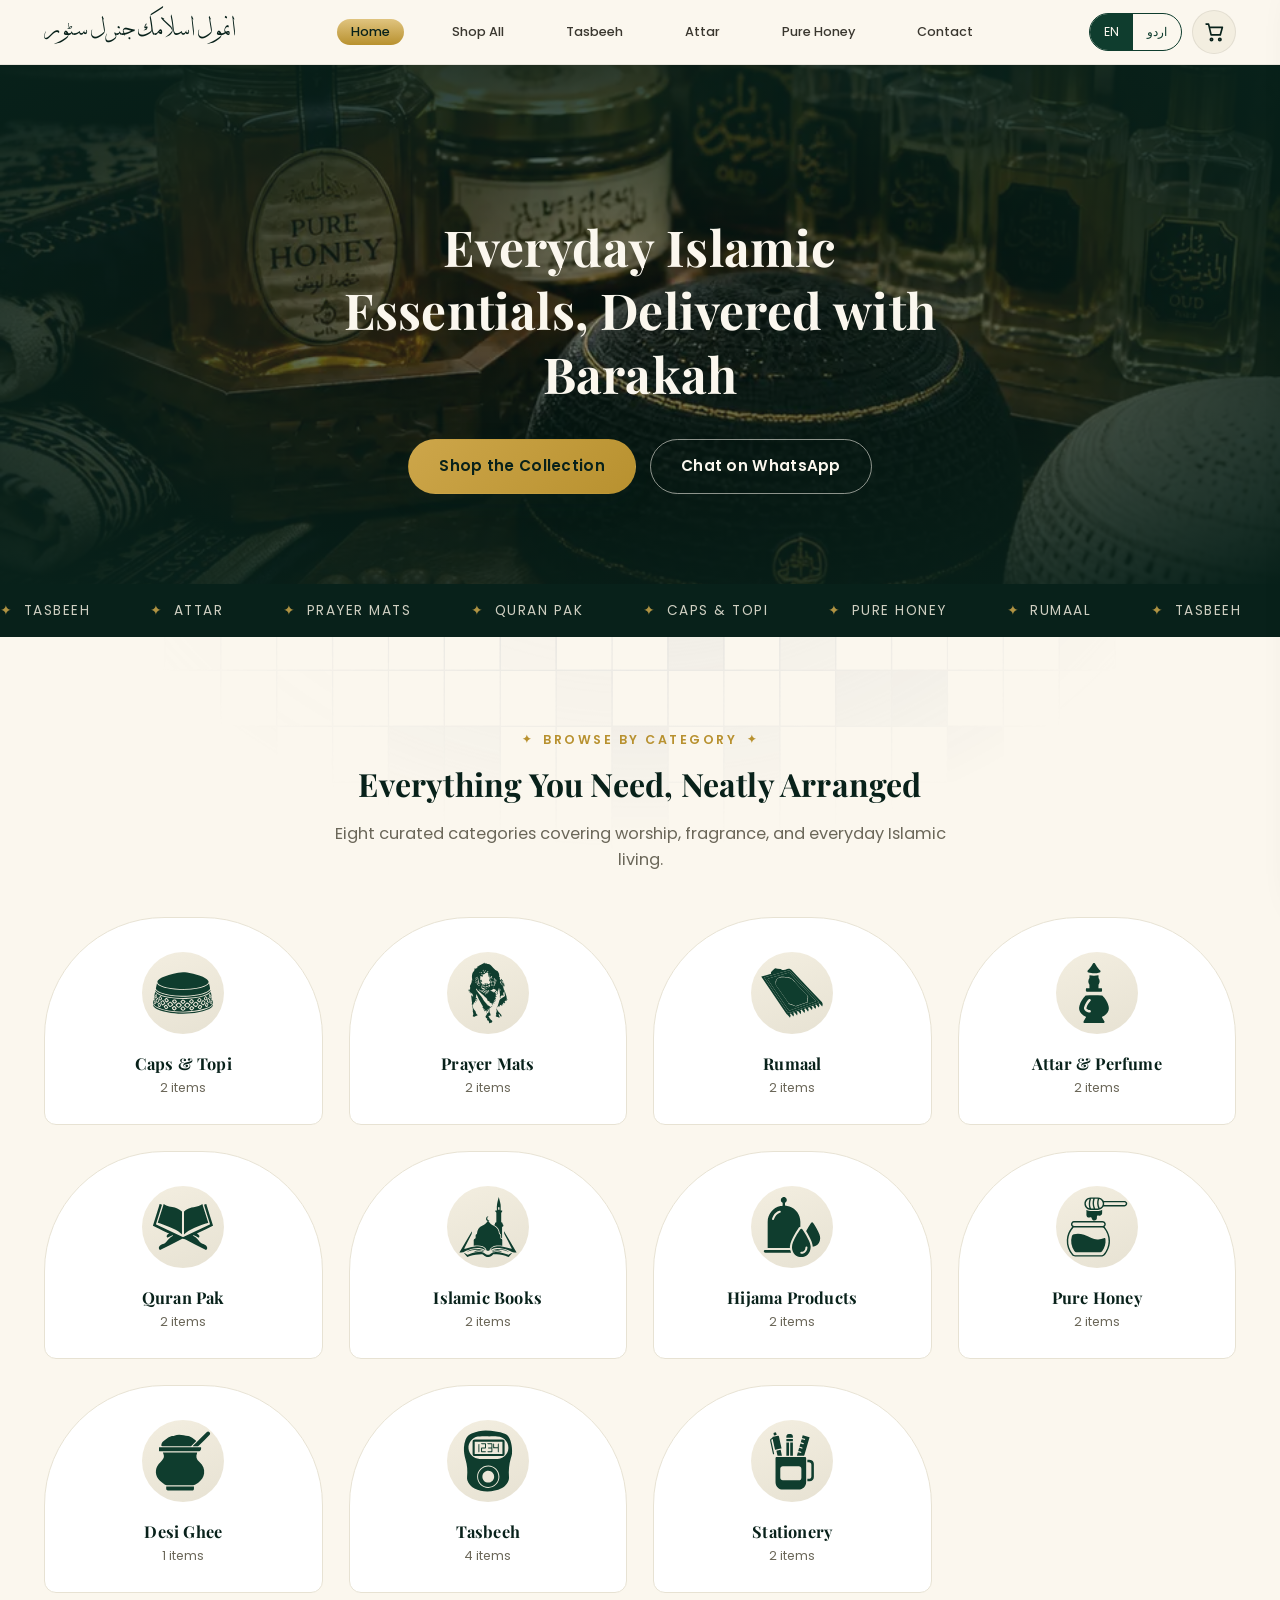
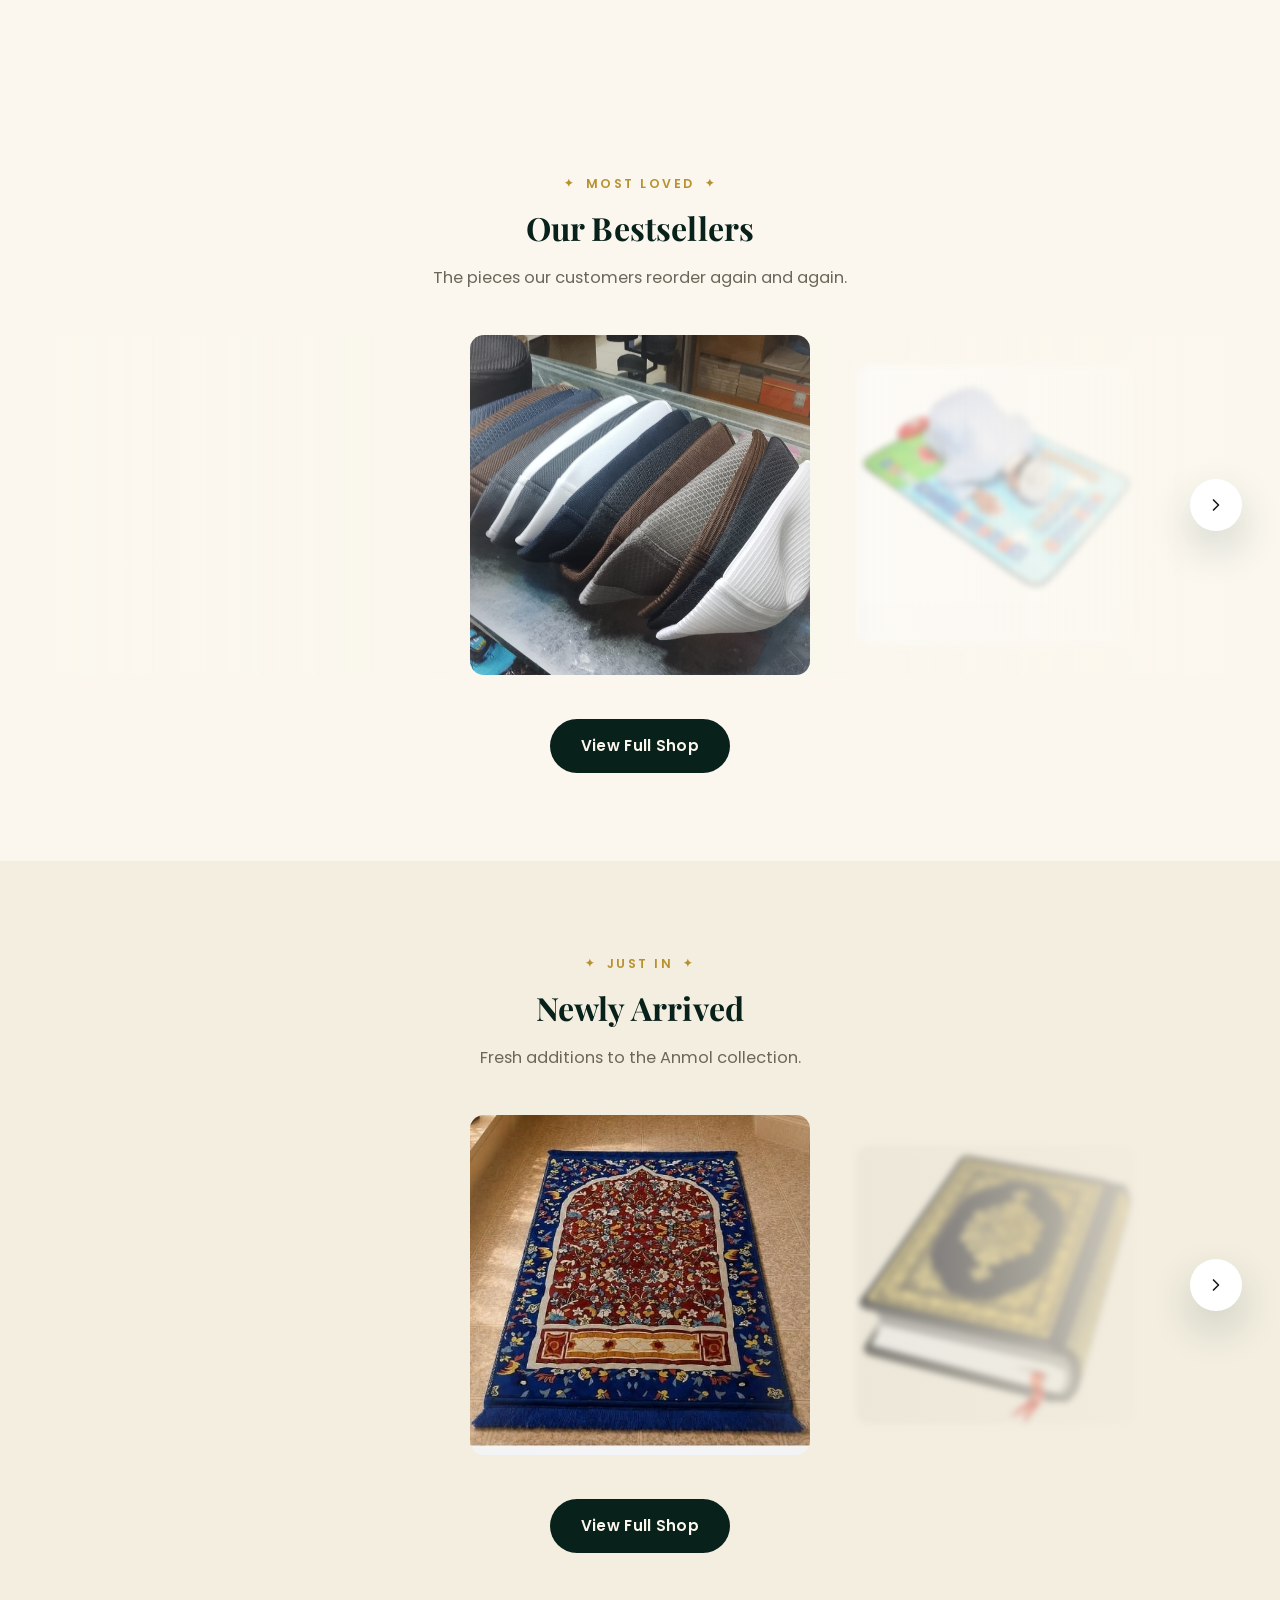
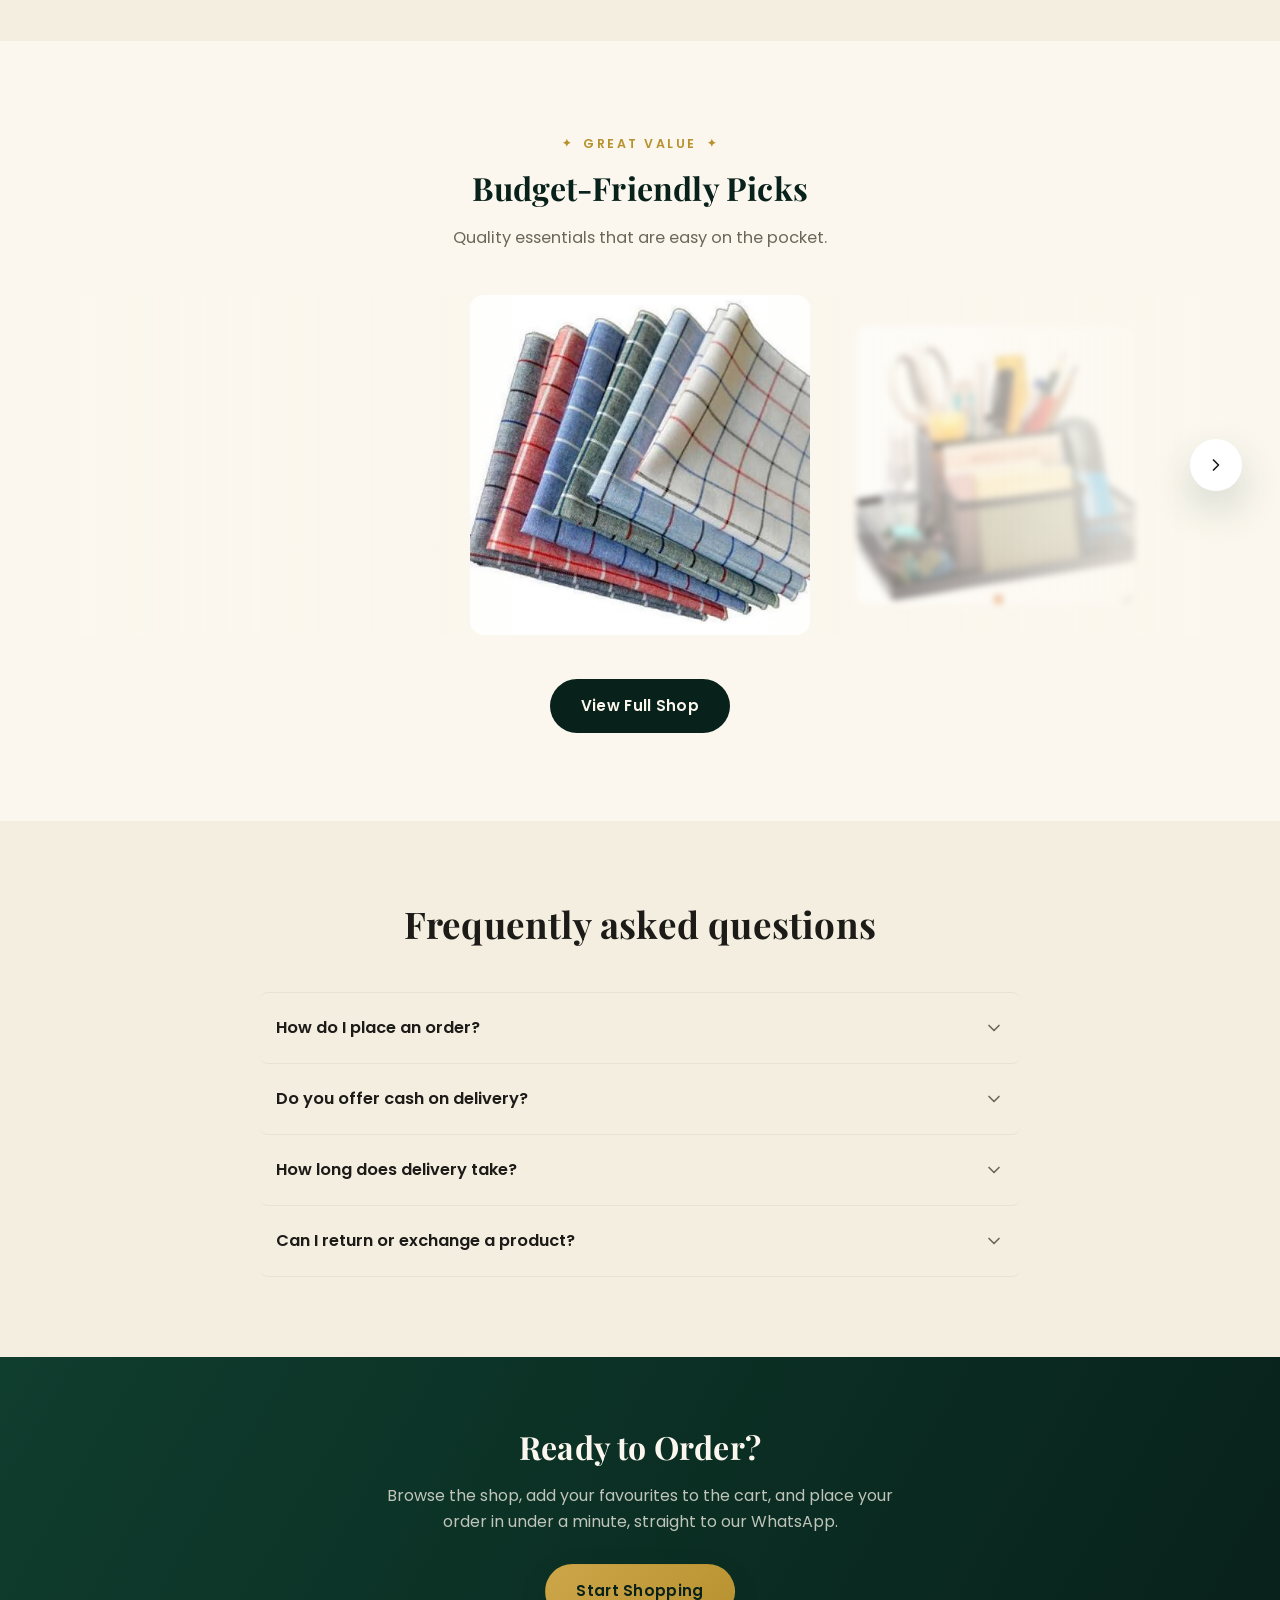
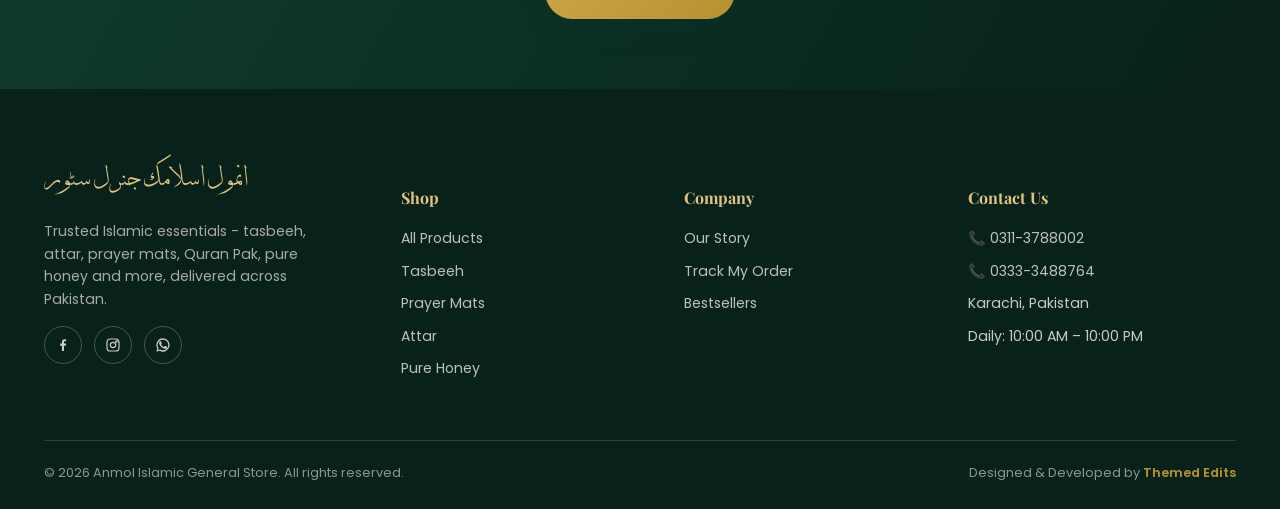
==== commit 1ff7355a: "xc" ====
--- a/index.html
+++ b/index.html
@@ -282,43 +282,85 @@
     </div>
   </section> -->
 
-  <!-- ============================ TESTIMONIALS ============================ -->
-  <section class="section-alt" id="testimonials">
+  <section class="contact-faq-section section-alt">
     <div class="container">
-      <div class="section-head center reveal">
-        <span class="eyebrow" data-en="Customer Voices" data-ur="گاہکوں کی رائے">Customer Voices</span>
-        <h2 data-en="Trusted by Families Across Pakistan" data-ur="پاکستان بھر کے خاندانوں کا اعتماد">Trusted by
-          Families Across Pakistan</h2>
-      </div>
-      <div class="testi-grid reveal-stagger">
-        <div class="testi-card">
-          <div class="testi-stars">★★★★★</div>
-          <p class="testi-quote"
-            data-en="The sandalwood tasbeeh smells amazing and the packaging felt premium. Ordering on WhatsApp was so easy."
-            data-ur="صندل کی تسبیح کی خوشبو بہت اچھی ہے اور پیکنگ بھی شاندار تھی۔ واٹس ایپ پر آرڈر کرنا بہت آسان تھا۔">
-            The sandalwood tasbeeh smells amazing and the packaging felt premium. Ordering on WhatsApp was so easy.</p>
-          <div class="testi-name">Ayesha R.</div>
-          <div class="testi-loc" data-en="Karachi" data-ur="کراچی">Karachi</div>
-        </div>
-        <div class="testi-card">
-          <div class="testi-stars">★★★★★</div>
-          <p class="testi-quote"
-            data-en="Pure Sidr honey tastes exactly like what my grandfather used to bring from the mountains. Will order again."
-            data-ur="خالص بیری شہد کا ذائقہ بالکل ویسا ہی ہے جیسا میرے دادا پہاڑوں سے لاتے تھے۔ دوبارہ ضرور آرڈر کروں گا۔">
-            Pure Sidr honey tastes exactly like what my grandfather used to bring from the mountains. Will order again.
-          </p>
-          <div class="testi-name">Bilal H.</div>
-          <div class="testi-loc" data-en="Lahore" data-ur="لاہور">Lahore</div>
-        </div>
-        <div class="testi-card">
-          <div class="testi-stars">★★★★★</div>
-          <p class="testi-quote"
-            data-en="Bought the velvet jaanamaz for my mother as a gift — beautiful quality and delivered fast."
-            data-ur="اپنی والدہ کے لیے تحفے میں مخملی جائے نماز خریدی — معیار بہت اچھا تھا اور جلدی پہنچ گئی۔">Bought
-            the velvet jaanamaz for my mother as a gift — beautiful quality and delivered fast.</p>
-          <div class="testi-name">Fatima S.</div>
-          <div class="testi-loc" data-en="Islamabad" data-ur="اسلام آباد">Islamabad</div>
-        </div>
+      <h2 data-en="Frequently asked questions" data-ur="اکثر پوچھے جانے والے سوالات">Frequently asked questions</h2>
+
+      <div class="faq-list">
+
+        <div class="faq-item ">
+          <button class="faq-question">
+            <span data-en="How do I place an order?" data-ur="میں آرڈر کیسے دوں؟">How do I place an order?</span>
+            <svg class="faq-chevron" viewBox="0 0 24 24" fill="none" stroke="currentColor" stroke-width="2"
+              stroke-linecap="round" stroke-linejoin="round">
+              <path d="M6 9l6 6 6-6" />
+            </svg>
+          </button>
+          <div class="faq-answer">
+            <div class="faq-answer-inner">
+              <p data-en="Simply browse our shop, add items to your cart, and send us the order on WhatsApp. We'll confirm the details and delivery time with you directly."
+                data-ur="ہماری دکان دیکھیں، اشیاء ٹوکری میں شامل کریں اور واٹس ایپ پر آرڈر بھیج دیں۔ ہم آپ سے تفصیلات اور ترسیل کا وقت طے کر لیں گے۔">
+                Simply browse our shop, add items to your cart, and send us the order on WhatsApp. We'll confirm the
+                details and delivery time with you directly.</p>
+            </div>
+          </div>
+        </div>
+
+        <div class="faq-item">
+          <button class="faq-question">
+            <span data-en="Do you offer cash on delivery?" data-ur="کیا کیش آن ڈلیوری کی سہولت ہے؟">Do you offer cash
+              on delivery?</span>
+            <svg class="faq-chevron" viewBox="0 0 24 24" fill="none" stroke="currentColor" stroke-width="2"
+              stroke-linecap="round" stroke-linejoin="round">
+              <path d="M6 9l6 6 6-6" />
+            </svg>
+          </button>
+          <div class="faq-answer">
+            <div class="faq-answer-inner">
+              <p data-en="Yes, we offer cash on delivery across Pakistan on all orders."
+                data-ur="جی ہاں، ہم پورے پاکستان میں تمام آرڈرز پر کیش آن ڈلیوری کی سہولت فراہم کرتے ہیں۔">Yes, we offer
+                cash on delivery across Pakistan on all orders.</p>
+            </div>
+          </div>
+        </div>
+
+        <div class="faq-item">
+          <button class="faq-question">
+            <span data-en="How long does delivery take?" data-ur="ترسیل میں کتنا وقت لگتا ہے؟">How long does delivery
+              take?</span>
+            <svg class="faq-chevron" viewBox="0 0 24 24" fill="none" stroke="currentColor" stroke-width="2"
+              stroke-linecap="round" stroke-linejoin="round">
+              <path d="M6 9l6 6 6-6" />
+            </svg>
+          </button>
+          <div class="faq-answer">
+            <div class="faq-answer-inner">
+              <p data-en="Delivery usually takes 2-5 working days depending on your city."
+                data-ur="آپ کے شہر کے مطابق ترسیل میں عام طور پر 2 سے 5 کاروباری دن لگتے ہیں۔">Delivery usually takes
+                2-5 working days depending on your city.</p>
+            </div>
+          </div>
+        </div>
+
+        <div class="faq-item">
+          <button class="faq-question">
+            <span data-en="Can I return or exchange a product?"
+              data-ur="کیا میں کوئی مصنوعات واپس یا تبدیل کروا سکتا ہوں؟">Can I return or exchange a product?</span>
+            <svg class="faq-chevron" viewBox="0 0 24 24" fill="none" stroke="currentColor" stroke-width="2"
+              stroke-linecap="round" stroke-linejoin="round">
+              <path d="M6 9l6 6 6-6" />
+            </svg>
+          </button>
+          <div class="faq-answer">
+            <div class="faq-answer-inner">
+              <p data-en="Yes, message us on WhatsApp within 3 days of delivery if there's an issue with your order and we'll sort it out."
+                data-ur="جی ہاں، اگر آپ کے آرڈر میں کوئی مسئلہ ہو تو ترسیل کے 3 دن کے اندر واٹس ایپ پر ہم سے رابطہ کریں، ہم اسے حل کر دیں گے۔">
+                Yes, message us on WhatsApp within 3 days of delivery if there's an issue with your order and we'll
+                sort it out.</p>
+            </div>
+          </div>
+        </div>
+
       </div>
     </div>
   </section>
@@ -327,7 +369,7 @@
   <section class="cta-band">
     <div class="container reveal">
       <h2 data-en="Ready to Order?" data-ur="آرڈر کرنے کے لیے تیار ہیں؟">Ready to Order?</h2>
-      <p data-en="Browse the shop, add your favourites to the cart, and place your order in under a minute — straight to our WhatsApp."
+      <p data-en="Browse the shop, add your favourites to the cart, and place your order in under a minute, straight to our WhatsApp."
         data-ur="دکان دیکھیں، اپنی پسندیدہ اشیاء ٹوکری میں شامل کریں اور ایک منٹ سے کم وقت میں اپنا آرڈر براہ راست ہمارے واٹس ایپ پر بھیجیں۔">
         Browse the shop, add your favourites to the cart, and place your order in under a minute — straight to our
         WhatsApp.</p>
@@ -342,7 +384,7 @@
         <div class="footer-brand">
           <!-- REPLACE with -->
           <span class="brand-wordmark footer-wordmark">انمول اسلامک جنرل سٹور</span>
-          <p data-en="Trusted Islamic essentials — tasbeeh, attar, prayer mats, Quran Pak, pure honey and more — delivered across Pakistan."
+          <p data-en="Trusted Islamic essentials - tasbeeh, attar, prayer mats, Quran Pak, pure honey and more, delivered across Pakistan."
             data-ur="معتبر اسلامی ضروریات — تسبیح، عطر، جائے نماز، قرآن پاک، خالص شہد اور مزید — پورے پاکستان میں ترسیل۔">
             Trusted Islamic essentials — tasbeeh, attar, prayer mats, Quran Pak, pure honey and more — delivered across
             Pakistan.</p>
@@ -443,6 +485,16 @@
   <script src="assets/js/cart.js"></script>
   <script src="assets/js/home.js"></script>
   <script src="assets/js/carousel.js"></script>
+  <script>
+    document.querySelectorAll(".faq-question").forEach(btn => {
+      btn.addEventListener("click", () => {
+        const item = btn.closest(".faq-item");
+        const isOpen = item.classList.contains("is-open");
+        item.parentElement.querySelectorAll(".faq-item").forEach(i => i.classList.remove("is-open"));
+        if (!isOpen) item.classList.add("is-open");
+      });
+    });
+  </script>
 </body>
 
 </html>
--- a/assets/css/style.css
+++ b/assets/css/style.css
@@ -131,6 +131,14 @@
   outline-color:var(--gold-500);
 }
 
+/* ADD */
+body.scroll-locked{
+  position:fixed;
+  left:0; right:0;
+  width:100%;
+  overflow:hidden;
+}
+
 .container{
   width:100%;
   max-width:1240px;
@@ -407,6 +415,10 @@
 /* =========================================================================
    CATEGORY ARCH CARDS
    ========================================================================= */
+
+   #categories{
+    background: url(/assets/images/contact-bg.svg) no-repeat center/cover fixed;
+   }
 .cat-grid{
   display:grid; grid-template-columns:repeat(4,1fr); gap:26px;
 }
@@ -432,9 +444,7 @@
   width: 62px;
   height: 62px;
   object-fit: contain;
-
-  /* convert black → #08211a */
-  filter: brightness(0) saturate(100%) invert(10%) sepia(30%) saturate(600%) hue-rotate(120deg);
+  z-index: 1;
 }
 .cat-card .cat-icon-wrap::before{
   content:"";
@@ -622,6 +632,54 @@
 .badge-new{ background:var(--green-800); }
 .badge-premium{ background:linear-gradient(135deg, var(--gold-400), var(--gold-500)); color:var(--green-950); }
 .badge-sale{ background:#b23b3b; }
+
+/* Quick-add button (product card overlay button) flip states */
+.quick-add .btn{
+  position:relative;
+  transition:background .3s ease, color .3s ease, transform .35s var(--ease);
+}
+.quick-add .btn .btn-label-default,
+.quick-add .btn .btn-label-added{
+  display:inline-flex; align-items:center; gap:8px;
+  transition:opacity .25s ease, transform .25s ease;
+}
+.quick-add .btn .btn-label-added{
+  position:absolute; inset:0; align-items:center; justify-content:center;
+  opacity:0; transform:translateY(6px); pointer-events:none;
+}
+.quick-add .btn.is-added{ background:var(--green-800) !important; color:var(--ivory-100) !important; pointer-events:none; }
+.quick-add .btn .btn-label-added svg{ color:var(--ivory-100); stroke:var(--ivory-100); }
+.quick-add .btn.is-added .btn-label-default{ opacity:0; transform:translateY(-6px); }
+.quick-add .btn.is-added .btn-label-added{ opacity:1; transform:translateY(0); }
+.quick-add .btn.is-added svg{ width:16px; height:16px; }
+
+/* Circular + button flip states */
+.add-btn{ position:relative; overflow:hidden; }
+.add-btn .icon-plus, .add-btn .icon-check{
+  position:absolute; inset:0;
+  display:flex; align-items:center; justify-content:center;
+  transition:opacity .25s ease, transform .3s var(--ease);
+}
+.add-btn .icon-check{ opacity:0; transform:scale(.4) rotate(-45deg); }
+.add-btn .icon-plus{ opacity:1; transform:scale(1) rotate(0deg); }
+.add-btn.is-added{ background:var(--green-800) !important; color:var(--ivory-100) !important; pointer-events:none; }
+.add-btn .icon-check svg{ color:var(--ivory-100); stroke:var(--ivory-100); }
+.add-btn.is-added .icon-plus{ opacity:0; transform:scale(.4) rotate(45deg); }
+.add-btn.is-added .icon-check{ opacity:1; transform:scale(1) rotate(0deg); }
+
+/* Flying product image */
+.fly-item{
+  position:fixed; z-index:2000;
+  border-radius:50%;
+  overflow:hidden;
+  box-shadow:0 10px 30px rgba(0,0,0,.3);
+  pointer-events:none;
+  will-change:transform, opacity, width, height;
+  transition:transform .75s cubic-bezier(.3,.05,.3,1), width .75s cubic-bezier(.3,.05,.3,1), height .75s cubic-bezier(.3,.05,.3,1), opacity .75s ease;
+}
+.fly-item img{ width:100%; height:100%; object-fit:cover; }
+.fly-item .fly-fallback{ width:100%; height:100%; display:flex; align-items:center; justify-content:center; background:var(--sage-200); }
+.fly-item .fly-fallback svg{ width:50%; height:50%; color:var(--green-800); }
 
 .quick-add{
   position:absolute; bottom:-52px; left:12px; right:12px; z-index:2;
@@ -1071,23 +1129,24 @@
 }
 .contact-card{
   padding:32px 26px;
-  border:1px solid var(--sage-200);
+  border:1px solid var(--gold-400);
   border-radius:var(--radius-md);
-  background:var(--white);
+  background:rgba(255, 255, 255, 0.08);
+  backdrop-filter: blur(4px);
   color:inherit;
   text-decoration:none;
   transition:background .25s ease, transform .25s ease;
   display:block;
 }
 
-.contact-card:hover{ background:var(--ivory-200); }
+.contact-card:hover{ background:#a5a5a547 }
 .contact-card-static{ cursor:default; }
 .contact-card-static:hover{ background:transparent; }
 
 .contact-card-icon{
   width:42px; height:42px;
   border-radius:10px;
-  border:1px solid var(--sage-200);
+  border:1px solid var(--green-700);
   display:flex; align-items:center; justify-content:center;
   color:var(--green-800);
   margin-bottom:22px;
@@ -1123,6 +1182,28 @@
 }
 
 /* ---------- FAQ ---------- */
+/* ADD to your contact page CSS */
+.faq-question{
+  outline:none;
+  -webkit-tap-highlight-color:transparent;
+}
+.faq-question:focus,
+.faq-question:focus-visible{
+  outline:none;
+  box-shadow:none;
+}
+/* ADD to your contact page CSS */
+.faq-item{
+  transition:background .4s ease;
+  border-radius:var(--radius-sm);
+}
+.faq-item.is-open{
+  background:var(--white);
+}
+.faq-item.is-open .faq-question{
+  background:var(--gold-300);
+}
+
 .contact-faq-section{
   padding:80px 0;
 }
@@ -1148,15 +1229,17 @@
   align-items:center;
   justify-content:space-between;
   gap:20px;
-  padding:22px 4px;
+  padding:22px 16px;
   background:none;
   border:none;
+  border-radius: 8px;
   cursor:pointer;
   text-align:start;
   font-family:var(--font-body);
   font-weight:600;
   font-size:1.02rem;
   color:var(--ink-900);
+  transition:all .4s ease;
 }
 .faq-chevron{
   width:20px; height:20px;
@@ -1175,7 +1258,7 @@
 .faq-answer p{
   color:var(--ink-500);
   line-height:1.7;
-  padding:0 4px 22px;
+  padding:0 16px 22px;
   font-size:.96rem;
   min-height:0;
   overflow:hidden;
@@ -1187,14 +1270,7 @@
 @media (max-width: 900px){
   .contact-cards-grid{
     grid-template-columns:1fr;
-  }
-  .contact-card{
-    border-right:none !important;
-    border-left:none !important;
-    border-bottom:1px solid var(--sage-200);
-  }
-  .contact-cards-grid .contact-card:last-child{ border-bottom:none; }
-}
+  }}
 
 @media (max-width: 560px){
   .contact-hero{ padding:calc(var(--header-h) + 40px) 0 32px; }
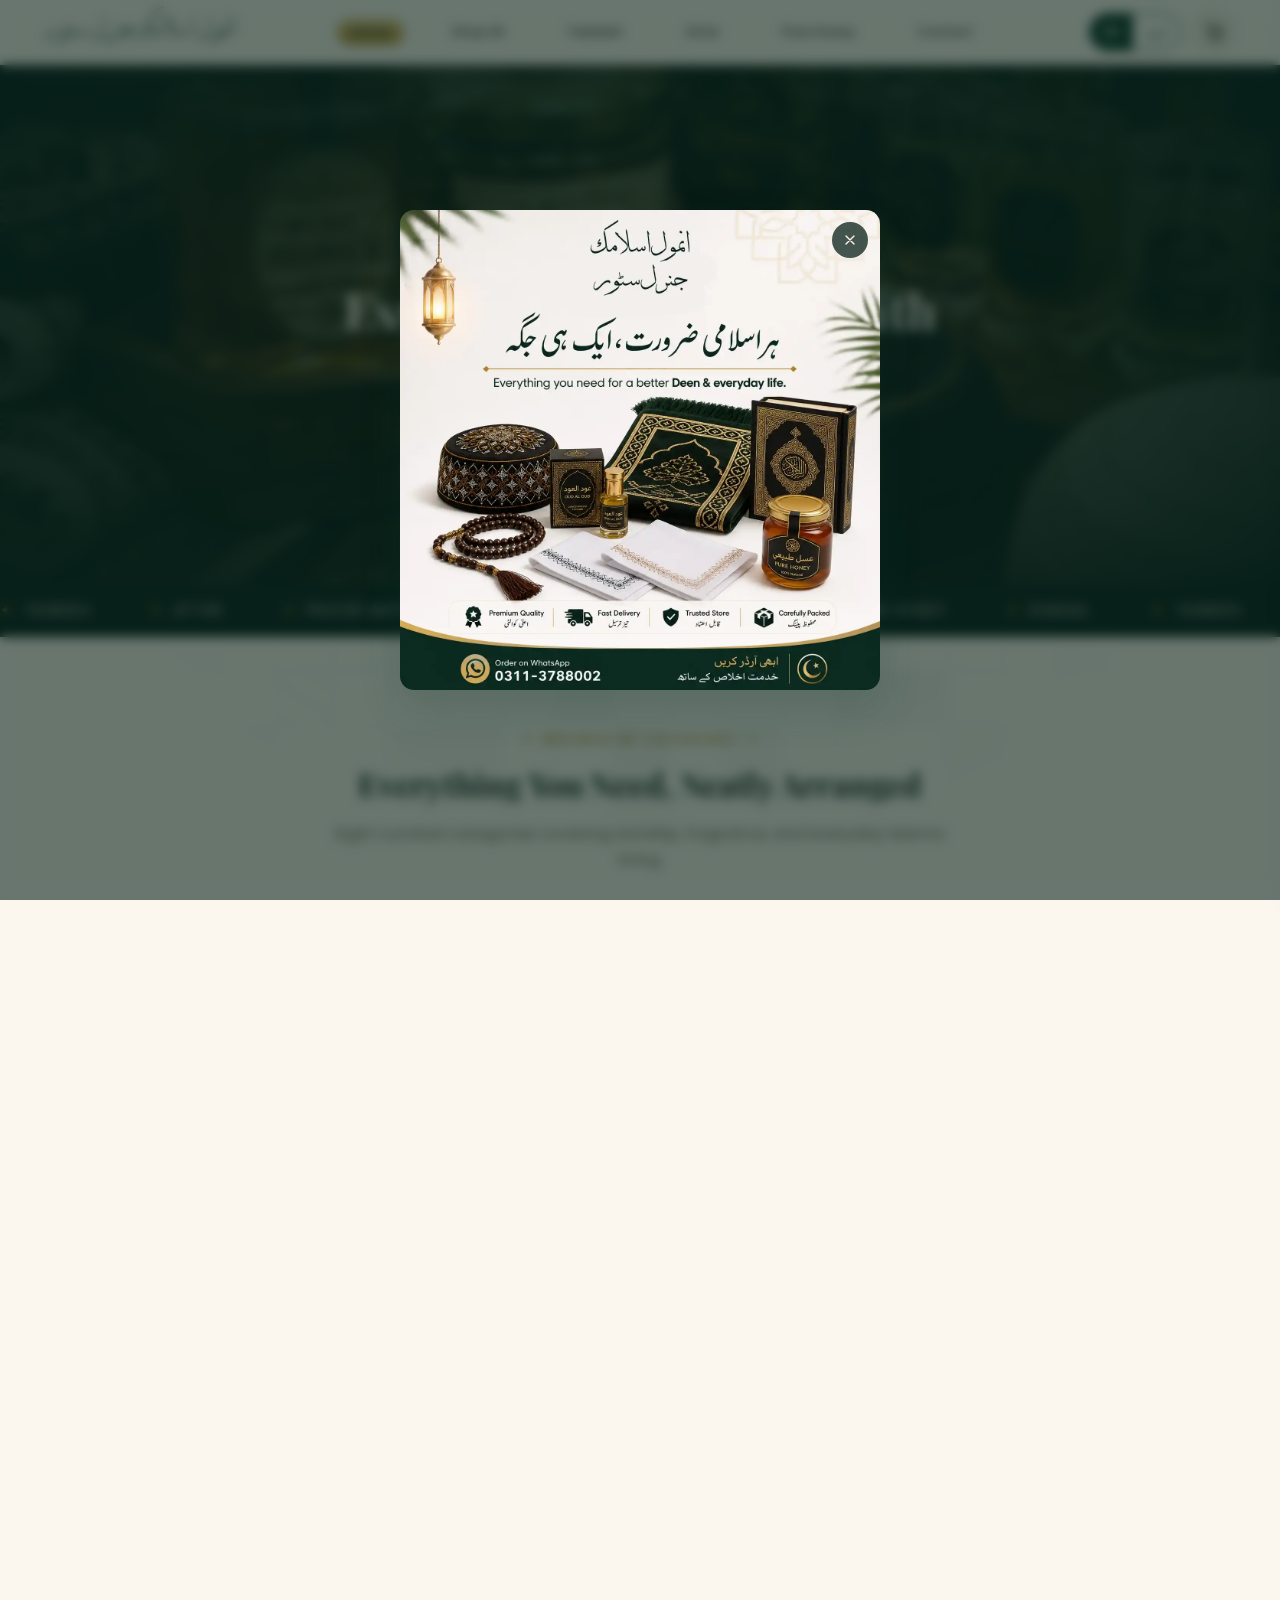
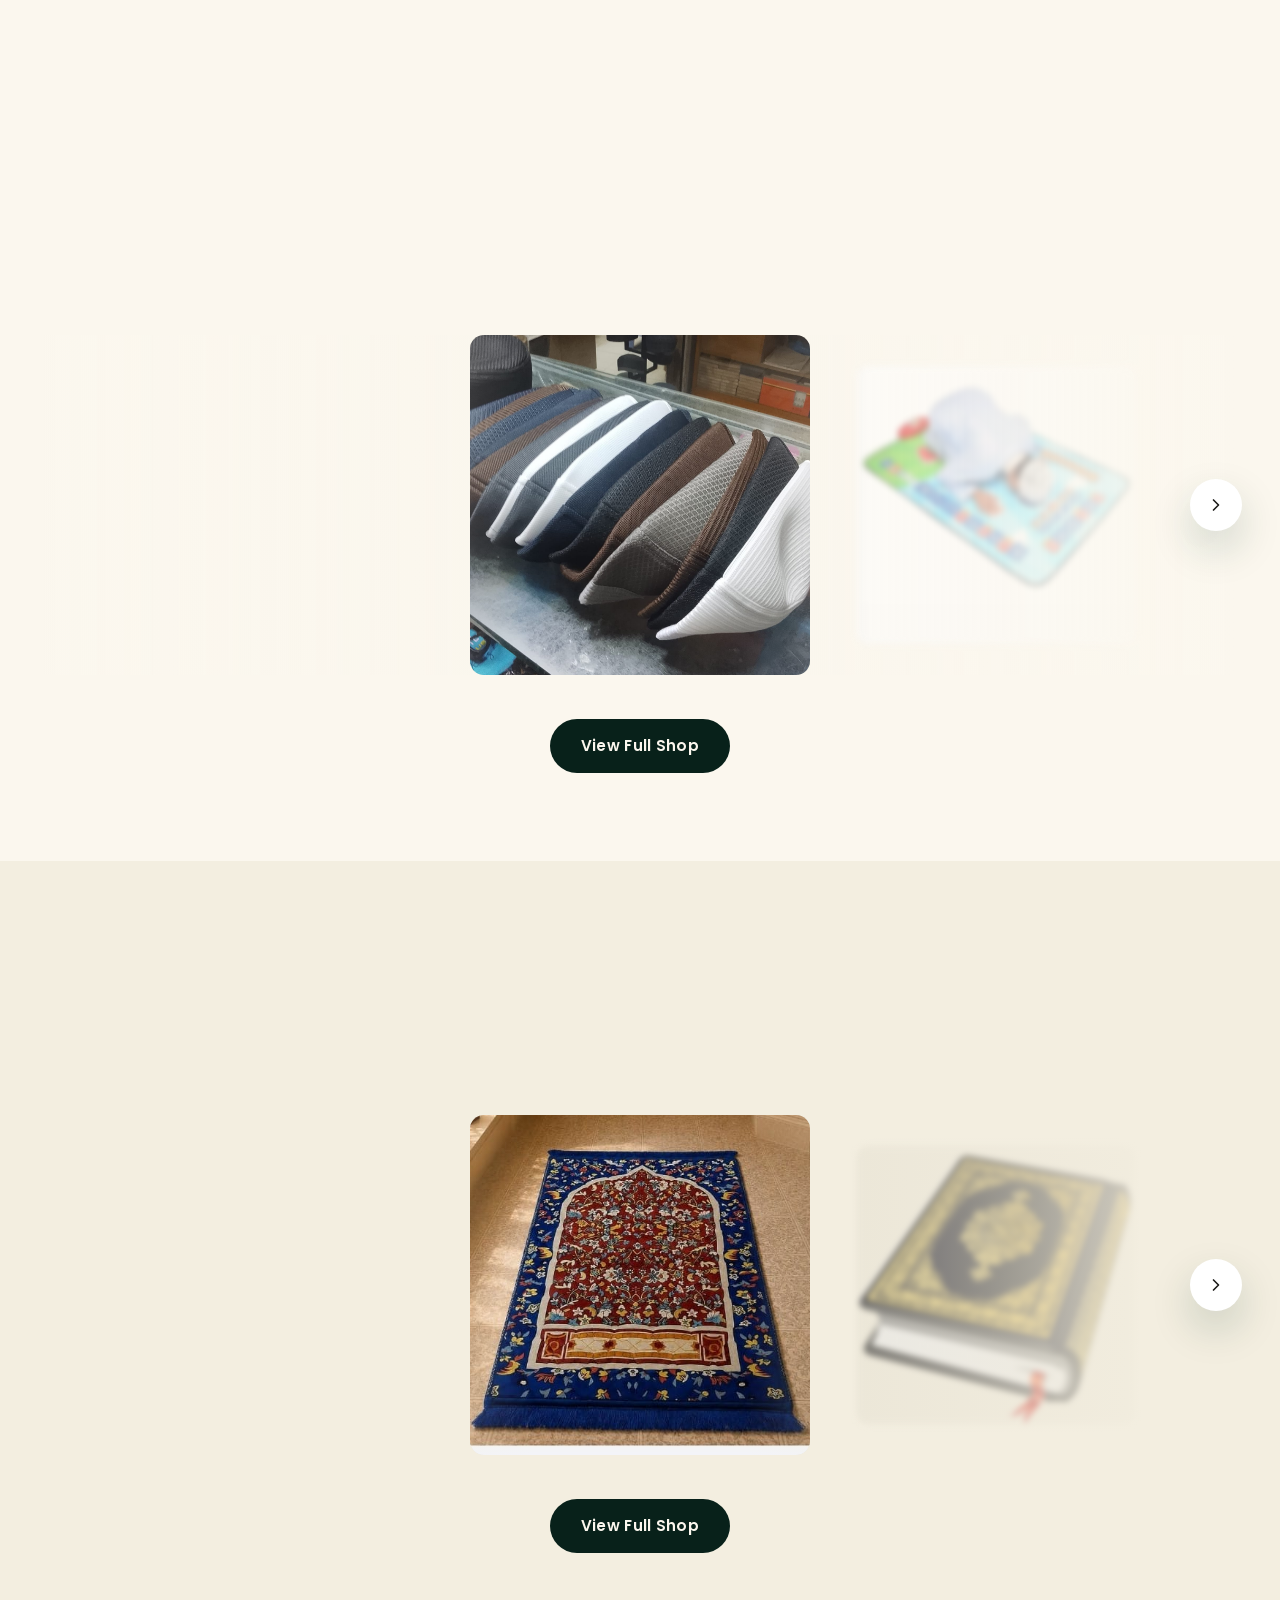
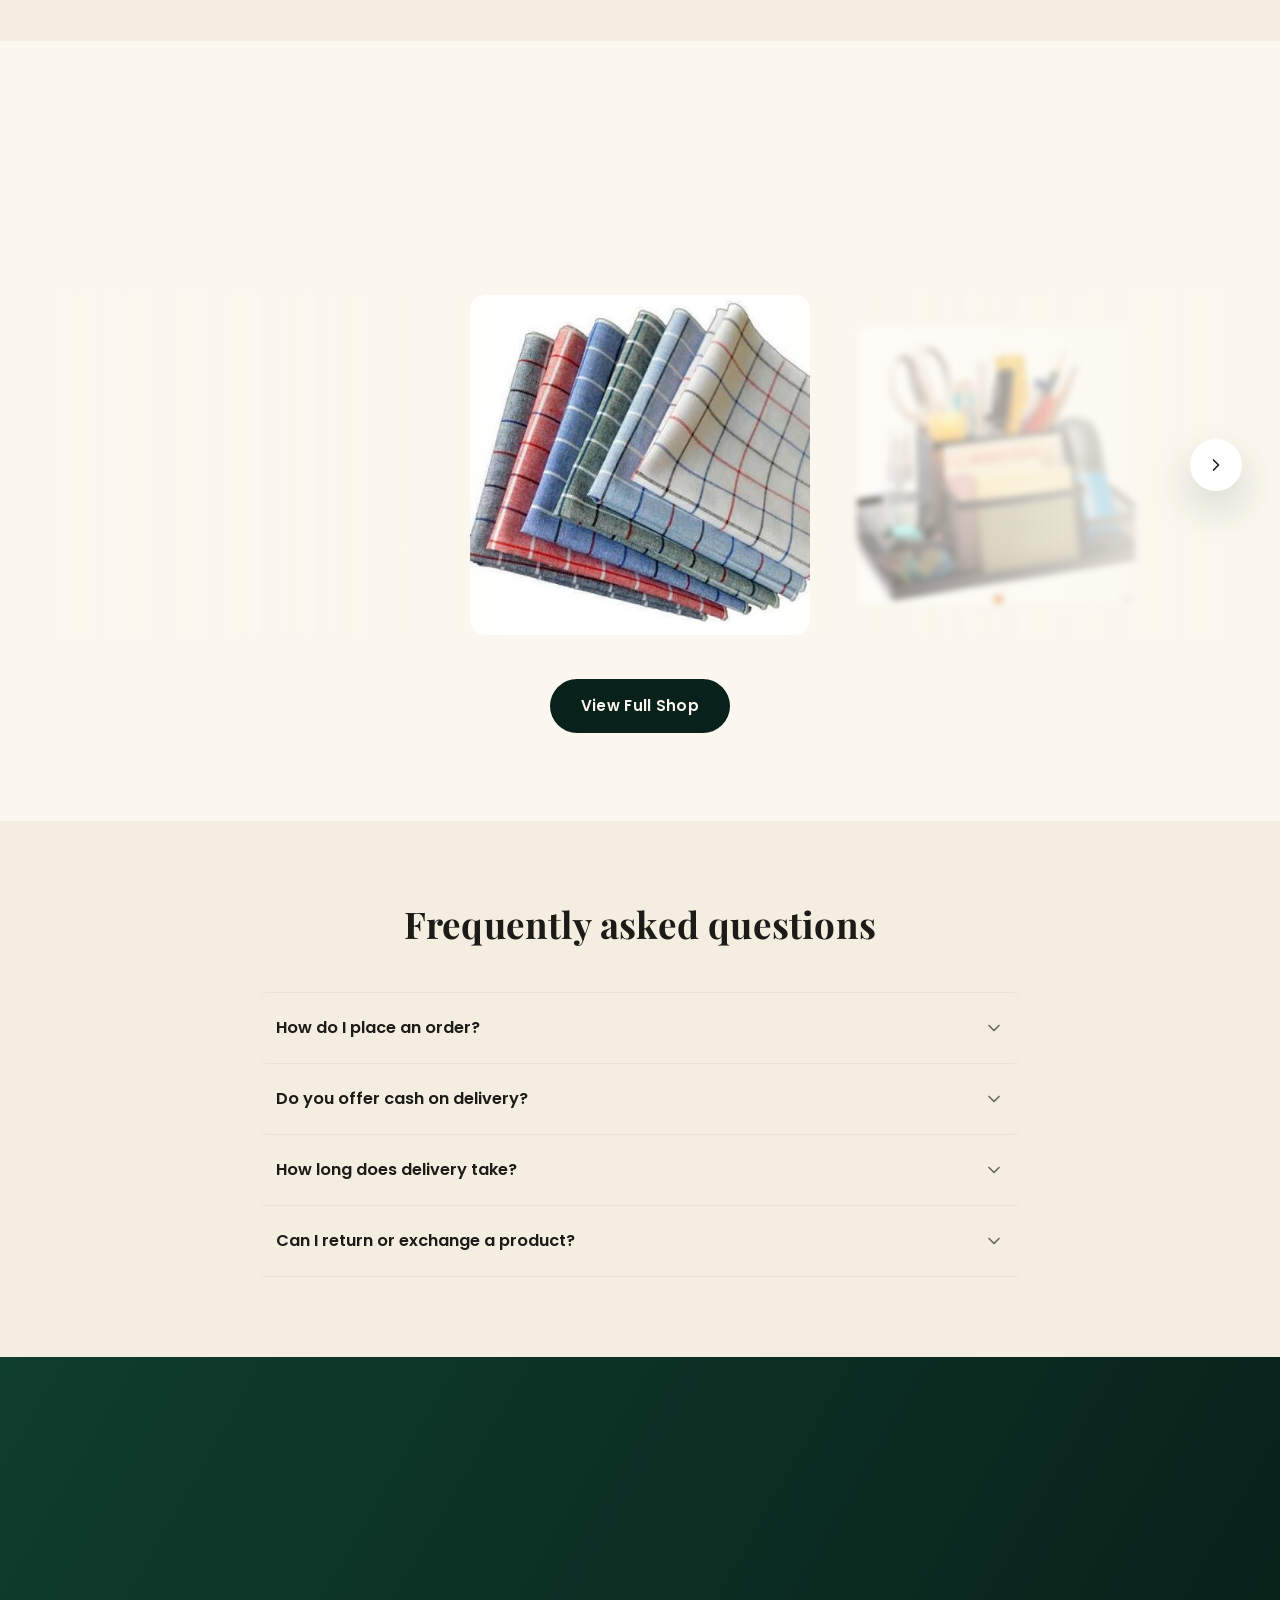
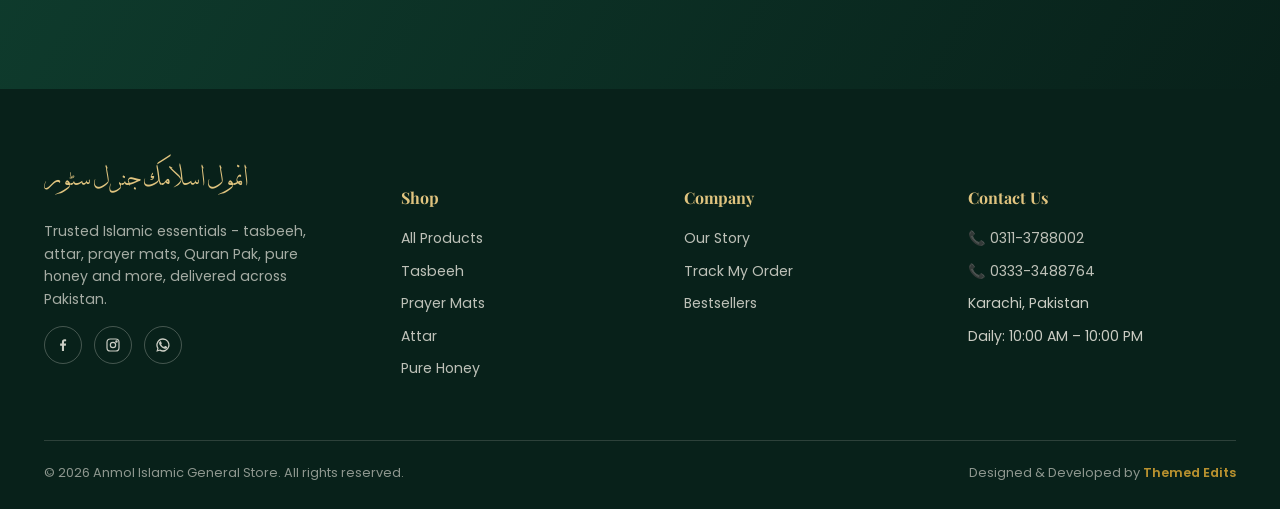
==== commit 7fa9a47e: "sasasas" ====
--- a/index.html
+++ b/index.html
@@ -479,6 +479,17 @@
     <span class="mini-cart-total" id="miniCartTotal">Rs 0</span>
   </div>
 
+<div class="promo-overlay" id="promoOverlay">
+    <div class="promo-modal" id="promoModal">
+      <button class="promo-close" id="promoCloseBtn" aria-label="Close">
+        <svg viewBox="0 0 24 24" fill="none" stroke="currentColor" stroke-width="2" stroke-linecap="round">
+          <path d="M6 6l12 12M18 6L6 18" />
+        </svg>
+      </button>
+      <img src="assets/images/promo-poster.webp" alt="Anmol Islamic General Store offer">
+    </div>
+  </div>
+
   <script src="assets/js/icons.js"></script>
   <script src="assets/js/products.js"></script>
   <script src="assets/js/main.js"></script>
--- a/assets/css/style.css
+++ b/assets/css/style.css
@@ -1276,4 +1276,53 @@
   .contact-hero{ padding:calc(var(--header-h) + 40px) 0 32px; }
   .contact-card{ padding:26px 22px; }
   .contact-faq-section{ padding:56px 0; }
+}
+
+
+
+
+.promo-overlay{
+  position:fixed; inset:0; z-index:5000;
+  background:rgba(8,33,26,.6);
+  backdrop-filter:blur(6px); -webkit-backdrop-filter:blur(6px);
+  display:flex; align-items:center; justify-content:center;
+  padding:20px;
+  opacity:0; visibility:hidden; pointer-events:none;
+  transition:opacity .45s ease, visibility 0s linear .45s;
+}
+.promo-overlay.show{
+  opacity:1; visibility:visible; pointer-events:auto;
+  transition:opacity .45s ease, visibility 0s linear 0s;
+}
+.promo-modal{
+  position:relative;
+  max-width:min(480px, 92vw);
+  max-height:88vh;
+  border-radius:var(--radius-md);
+  overflow:hidden;
+  box-shadow:var(--shadow-lift);
+  transform:scale(.85) translateY(24px);
+  opacity:0;
+  transition:transform .45s var(--ease), opacity .45s var(--ease);
+}
+.promo-overlay.show .promo-modal{
+  transform:scale(1) translateY(0);
+  opacity:1;
+}
+.promo-modal img{ width:100%; height:100%; object-fit:cover; display:block; max-height:88vh; }
+.promo-close{
+  position:absolute; top:12px; right:12px; z-index:2;
+  width:36px; height:36px; border-radius:50%;
+  background:rgba(8,33,26,.75); color:var(--ivory-100);
+  display:flex; align-items:center; justify-content:center;
+  transition:background .25s ease, transform .25s ease;
+}
+.promo-close:hover{ background:var(--maroon-700); transform:scale(1.08); }
+.promo-close svg{ width:16px; height:16px; }
+body.lang-ur .promo-close{ right:auto; left:12px; }
+
+@media (max-width:520px){
+  .promo-modal{ max-width:94vw; }
+  .promo-close{ width:32px; height:32px; top:10px; right:10px; }
+  body.lang-ur .promo-close{ left:10px; }
 }
